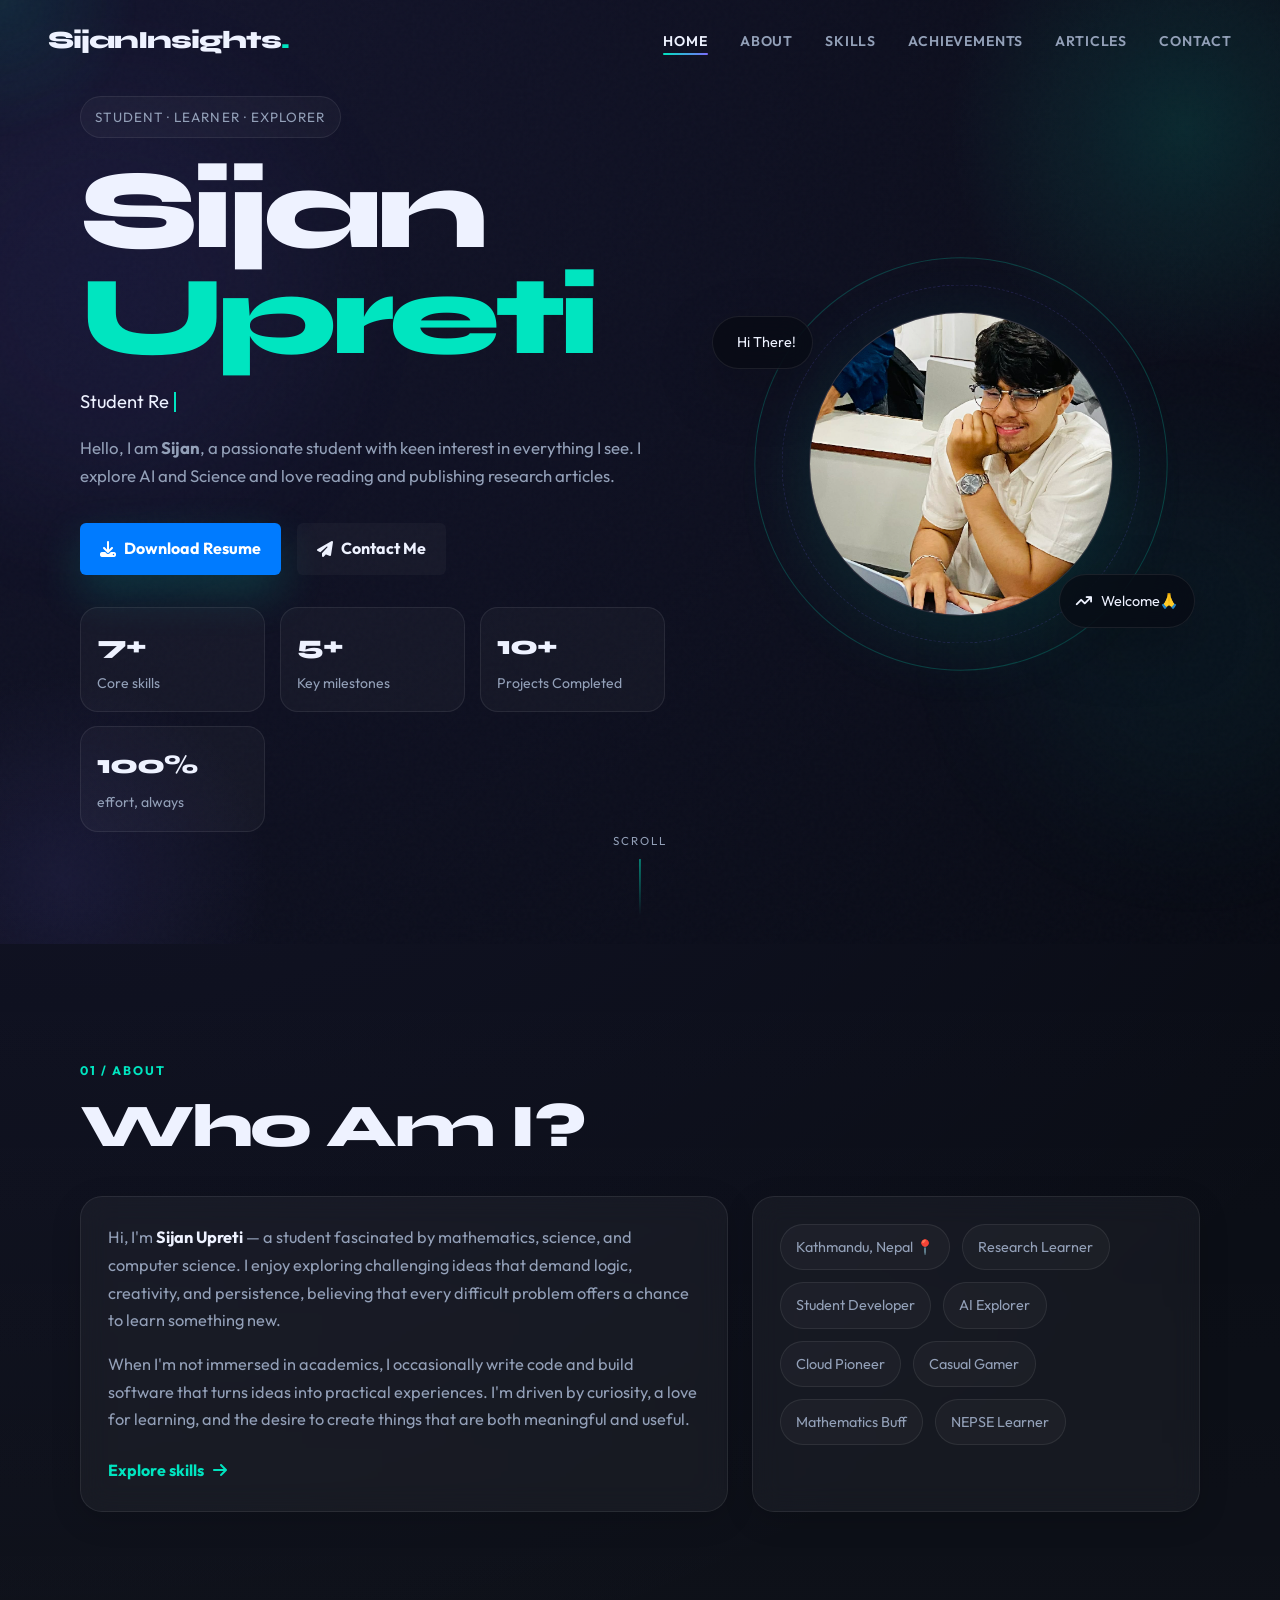
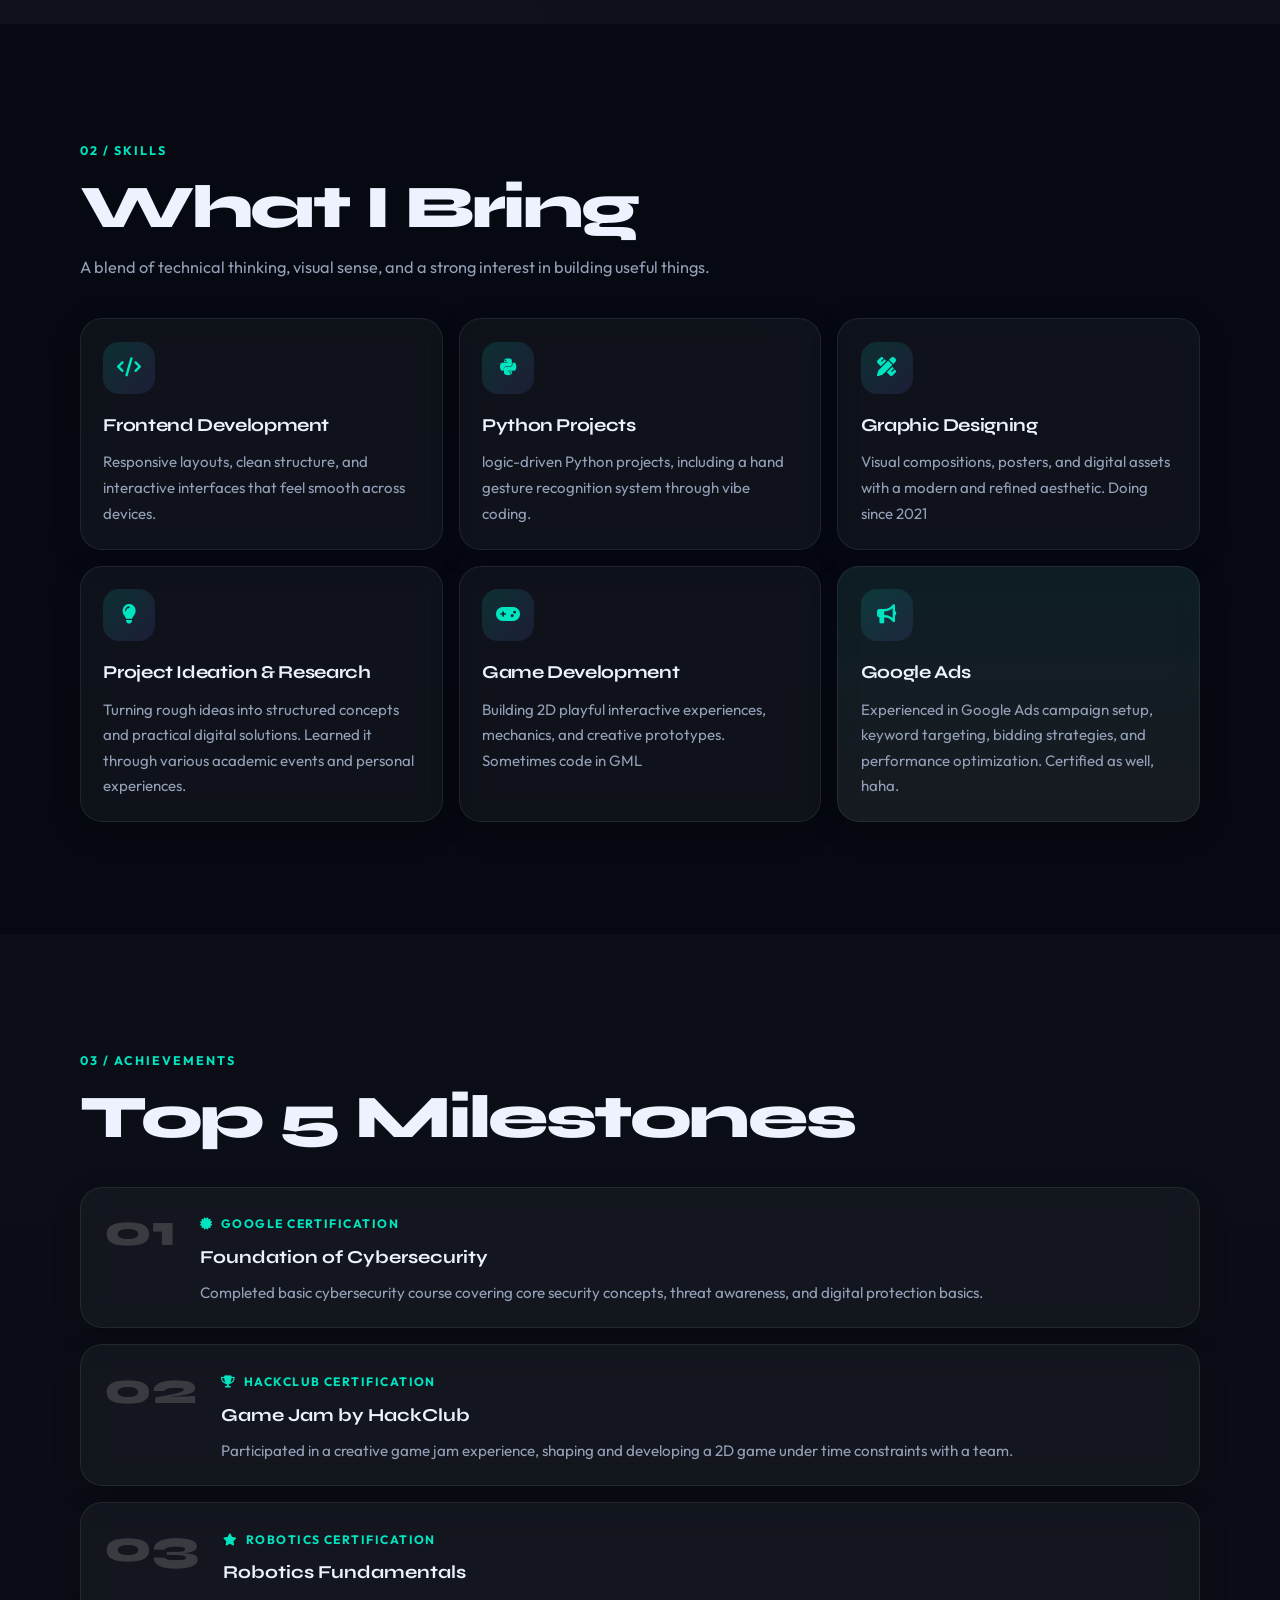
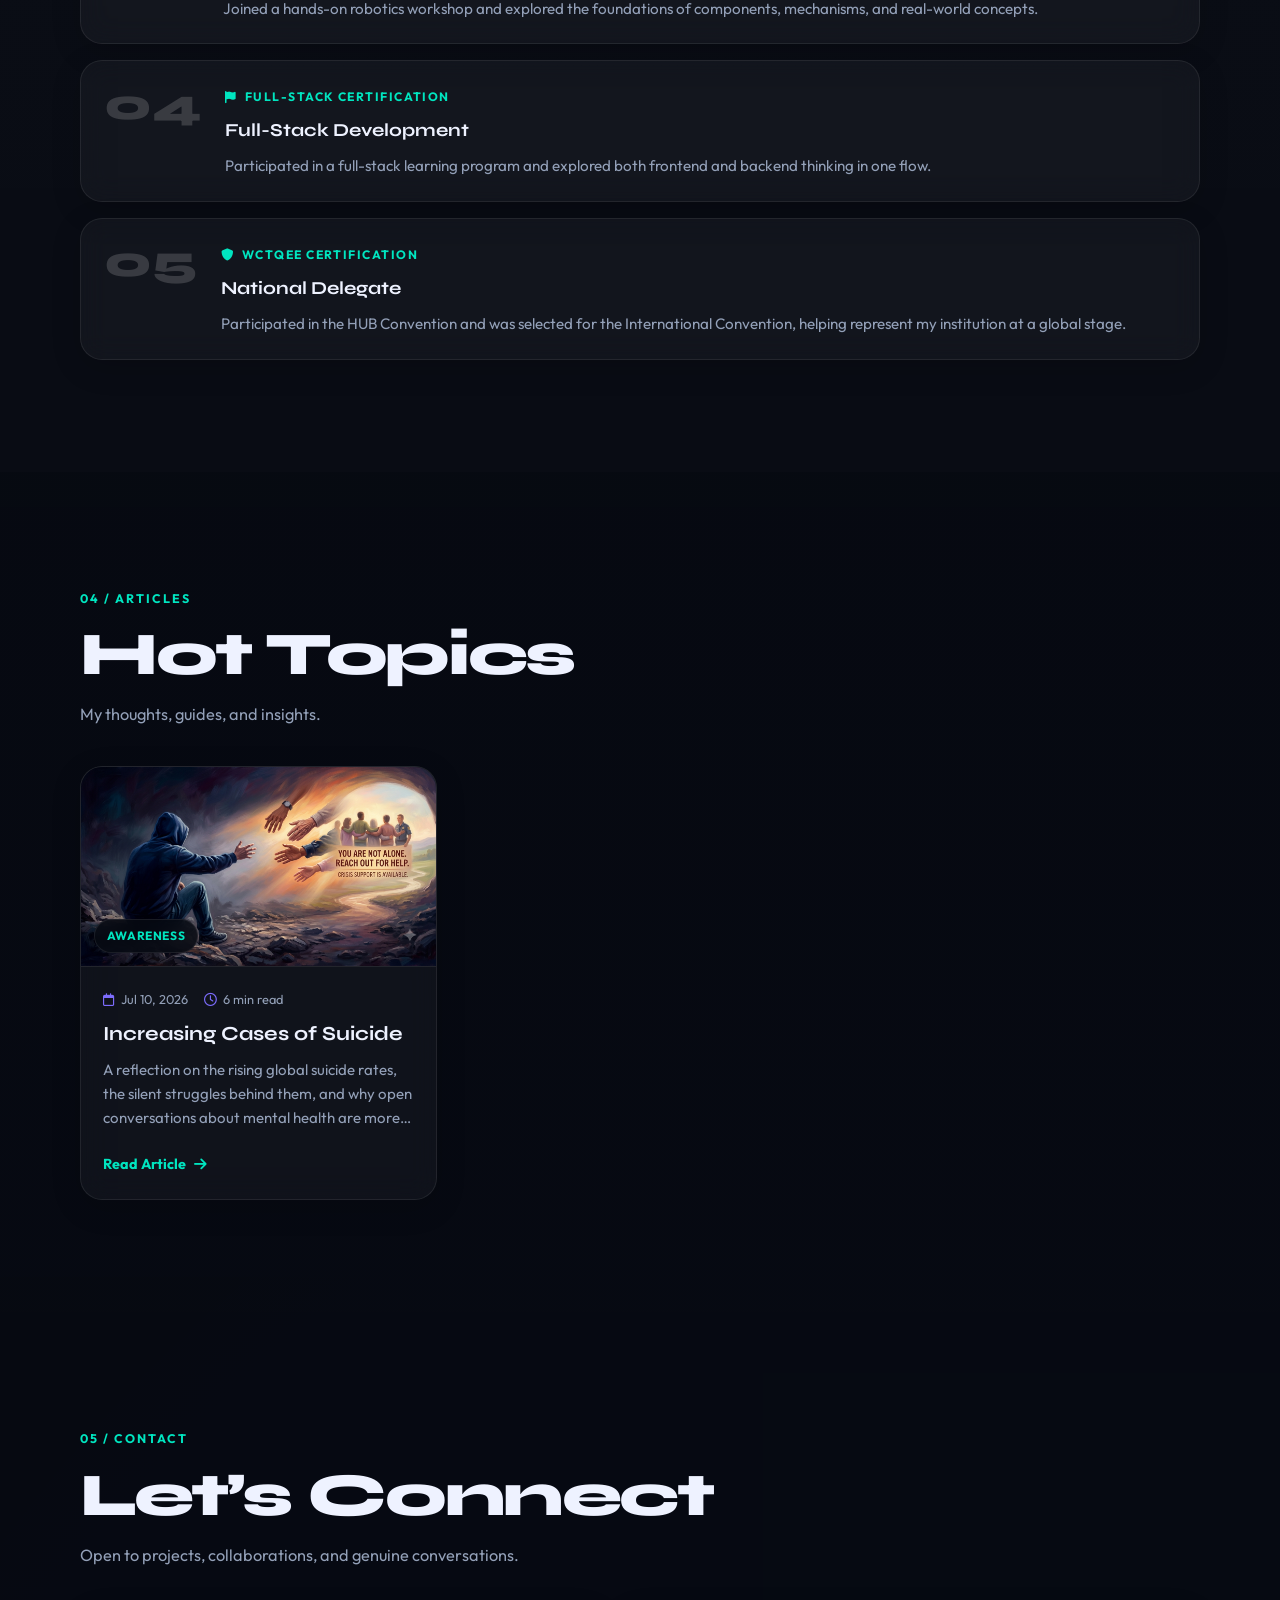
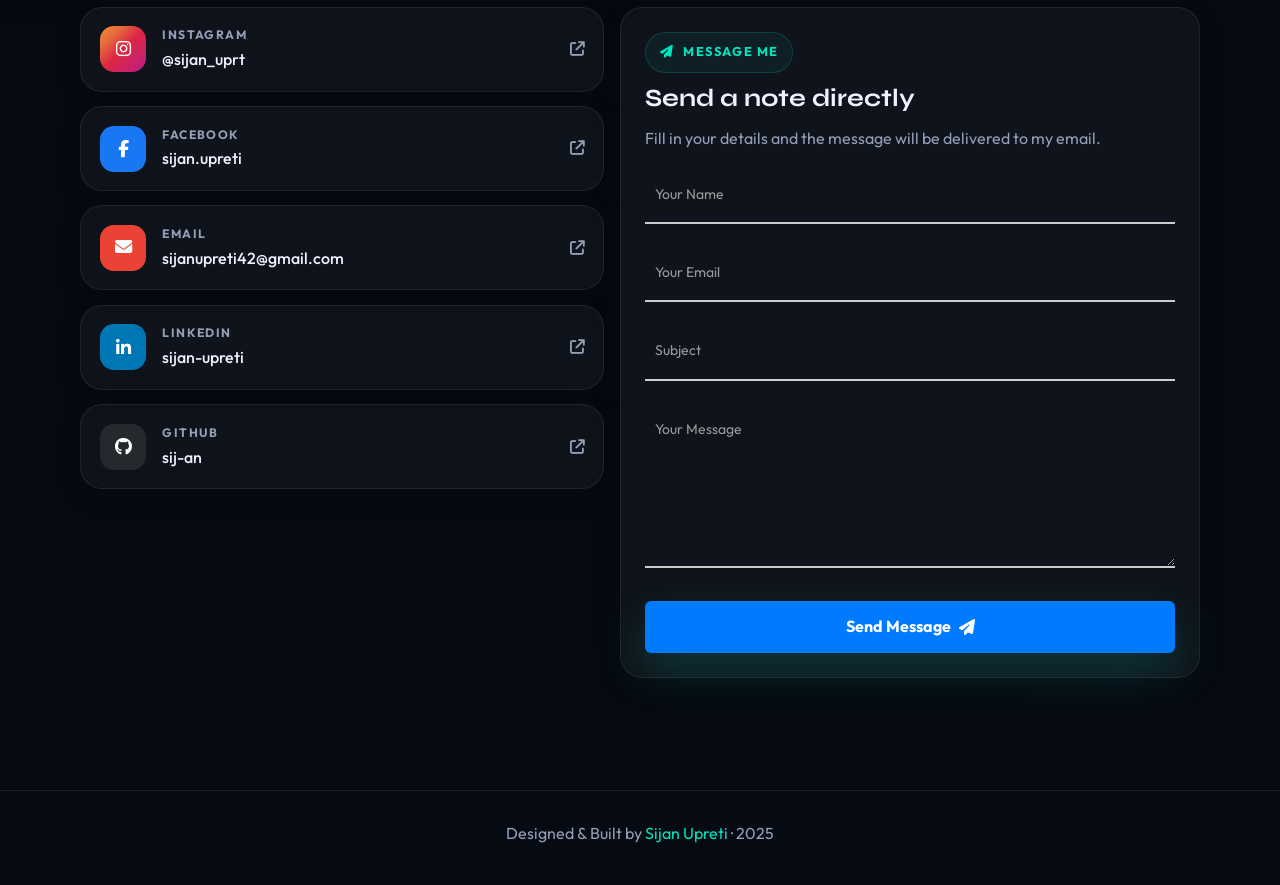
==== index.html @ f6c7e7f2 "html change" ====
<!DOCTYPE html>
<html lang="en">

<head>
  <meta charset="UTF-8" />
  <meta name="viewport" content="width=device-width, initial-scale=1.0" />
  <meta name="theme-color" content="#090c14" />
  <!-- <meta name="description" content="Sijan Upreti's personal portfolio website — modern, interactive, and built for GitHub Pages." /> -->
  <title>Sijan Upreti</title>

  <link rel="preconnect" href="https://fonts.googleapis.com" />
  <link rel="preconnect" href="https://fonts.gstatic.com" crossorigin />
  <link
    href="https://fonts.googleapis.com/css2?family=Syne:wght@400;500;600;700;800&family=Outfit:wght@300;400;500;600;700&display=swap"
    rel="stylesheet" />
  <link rel="stylesheet" href="https://cdnjs.cloudflare.com/ajax/libs/font-awesome/6.5.0/css/all.min.css" />
  <link rel="stylesheet" href="style.css" />


  <!-- favicon added -->
   <link rel="icon" type="image/png" href="/s.png">
</head>

<body>
  <div class="page-progress" id="pageProgress"></div>
  <div class="cursor-glow" id="cursorGlow" aria-hidden="true"></div>
  <div class="ambient ambient-a" aria-hidden="true"></div>
  <div class="ambient ambient-b" aria-hidden="true"></div>

  <header class="navbar" id="navbar">
    <a class="nav-logo" href="#home" aria-label="Go to home">
      SijanInsights<span class="dot">.</span>
    </a>

    <nav>
      <ul class="nav-links" id="navLinks">
        <li><a href="#home" class="nav-link active">Home</a></li>
        <li><a href="#about" class="nav-link">About</a></li>
        <li><a href="#skills" class="nav-link">Skills</a></li>
        <li><a href="#achievements" class="nav-link">Achievements</a></li>
        <li><a href="#articles" class="nav-link">Articles</a></li>
        <li><a href="#contact" class="nav-link">Contact</a></li>
      </ul>
    </nav>

    <button class="hamburger" id="hamburger" aria-label="Toggle menu" aria-expanded="false" aria-controls="navLinks">
      <span></span><span></span><span></span>
    </button>
  </header>

  <main>
    <section class="section home-section" id="home">
      <div class="noise"></div>

      <div class="hero-content">
        <div class="hero-copy reveal">
          <p class="eyebrow">Student · Learner · Explorer</p>
          <h1 class="hero-name">Sijan<br /><span class="accent">Upreti</span></h1>
          <p class="hero-role">
            <span class="typed" id="typedRole"></span>
          </p>
          <p class="hero-description">
            Hello, I am <b>Sijan</b>, a passionate student with keen interest in everything I see. I explore AI 
            and Science and love reading and publishing research articles. 
            
          </p>

          <div class="hero-actions">
            <a href="Resume.pdf" class="btn btn-primary" download>
              <i class="fa-solid fa-download"></i>
              Download Resume
            </a>
            <a href="#contact" class="btn btn-secondary">
              <i class="fa-solid fa-paper-plane"></i>
              Contact Me
            </a>
          </div>

          <div class="hero-stats">
            <div class="stat-card reveal">
              <!-- <span class="stat-number" data-count="6" >0</span> -->
              <span class="stat-number" data-count="7" data-suffix="+">0</span>
              <span class="stat-label">Core skills</span>
            </div>
            <div class="stat-card reveal">
              <!-- <span class="stat-number" data-count="5">5</span> -->
              <span class="stat-number" data-count="5" data-suffix="+">0</span>
              <span class="stat-label">Key milestones</span>
            </div>

            <div class="stat-card reveal">
              <!-- <span class="stat-number" data-count="10">0</span> -->
              <span class="stat-number" data-count="10" data-suffix="+">0</span>
              <span class="stat-label">Projects Completed</span>
            </div>

            <div class="stat-card reveal">
              <!-- <span class="stat-number" data-count="100">0</span> -->
              <span class="stat-number" data-count="100" data-suffix="%">0</span>
              <span class="stat-label">effort, always</span>
            </div>

          </div>
        </div>

        <div class="hero-visual reveal">
          <div class="photo-shell">
            <div class="photo-ring"></div>
            <div class="photo-ring photo-ring-alt"></div>
            <div class="hero-photo">
              <img src="sijan.png" alt="Portrait of Sijan Upreti" />
            </div>
          </div>
          <div class="floating-note note-top">
            <i class="fa-solid fa-sparkles"></i>
            <span>Hi There!</span>
          </div>
          <div class="floating-note note-bottom">
            <i class="fa-solid fa-arrow-trend-up"></i>
            <span>Welcome🙏</span>
          </div>
        </div>
      </div>

      <a href="#about" class="scroll-indicator" aria-label="Scroll to about section">
        <span>scroll</span>
        <div class="scroll-line"></div>
      </a>
    </section>

    <section class="section about-section" id="about">
      <div class="container">
        <div class="section-heading reveal">
          <p class="section-label">01 / About</p>
          <h2 class="section-title">Who Am I?</h2>
        </div>

        <div class="about-grid">
          <div class="about-text reveal">
           <p>
          Hi, I'm <strong>Sijan Upreti</strong> — a student fascinated by mathematics, science, and computer science. I enjoy exploring challenging ideas that demand logic, creativity, and persistence, believing that every difficult problem offers a chance to learn something new.
          </p>

          <p>
          When I'm not immersed in academics, I occasionally write code and build software that turns ideas into practical experiences. I'm driven by curiosity, a love for learning, and the desire to create things that are both meaningful and useful.
          </p>

            <div class="about-actions">
              <a href="#skills" class="inline-link">
                Explore skills
                <i class="fa-solid fa-arrow-right"></i>
              </a>
            </div>
          </div>

          <div class="about-panel reveal">
            <div class="about-chip-grid">
              <span class="tag">Kathmandu, Nepal 📍</span>
              <span class="tag">Research Learner</span>
              <span class="tag">Student Developer</span>
              <span class="tag">AI Explorer</span>
              <span class="tag">Cloud Pioneer</span>
              <span class="tag">Casual Gamer</span>
              <span class="tag">Mathematics Buff</span>
              <span class="tag">NEPSE Learner</span>
            </div>
          </div>
        </div>
      </div>
    </section>

    <section class="section skills-section" id="skills">
      <div class="container">
        <div class="section-heading reveal">
          <p class="section-label">02 / Skills</p>
          <h2 class="section-title">What I Bring</h2>
          <p class="section-subtitle">
            A blend of technical thinking, visual sense, and a strong interest in building useful things.
          </p>
        </div>

        <div class="skills-grid">
          <article class="skill-card reveal">
            <div class="skill-icon"><i class="fa-solid fa-code"></i></div>
            <h3>Frontend Development</h3>
            <p>Responsive layouts, clean structure, and interactive interfaces that feel smooth across devices.</p>
          </article>

          <article class="skill-card reveal">
            <div class="skill-icon"><i class="fa-brands fa-python"></i></div>
            <h3>Python Projects</h3>
            <p>logic-driven Python projects, including a hand gesture recognition system through vibe coding.</p>
          </article>

          <article class="skill-card reveal">
            <div class="skill-icon"><i class="fa-solid fa-pen-ruler"></i></div>
            <h3>Graphic Designing</h3>
            <p>Visual compositions, posters, and digital assets with a modern and refined aesthetic. Doing since 2021</p>
          </article>

          <article class="skill-card reveal">
            <div class="skill-icon"><i class="fa-solid fa-lightbulb"></i></div>
            <h3>Project Ideation & Research</h3>
            <p>Turning rough ideas into structured concepts and practical digital solutions. Learned it through various academic events and personal experiences.</p>
          </article>

          <article class="skill-card reveal">
            <div class="skill-icon"><i class="fa-solid fa-gamepad"></i></div>
            <h3>Game Development</h3>
            <p>Building 2D playful interactive experiences, mechanics, and creative prototypes. Sometimes code in GML</p>
          </article>

          <article class="skill-card skill-card-highlight reveal">
            <div class="skill-icon"><i class="fa-solid fa-bullhorn"></i></div>
            <h3>Google Ads</h3>
            <p>Experienced in Google Ads campaign setup, keyword targeting, bidding strategies, and performance
              optimization. Certified as well, haha.</p>
          </article>
        </div>
      </div>
    </section>

    <section class="section achievements-section" id="achievements">
      <div class="container">
        <div class="section-heading reveal">
          <p class="section-label">03 / Achievements</p>
          <h2 class="section-title">Top 5 Milestones</h2>
        </div>

        <div class="timeline">
          <article class="achievement-card reveal">
            <div class="ach-number">01</div>
            <div class="ach-body">
              <div class="ach-badge"><i class="fa-solid fa-certificate"></i> Google Certification</div>
              <h3>Foundation of Cybersecurity</h3>
              <p>Completed basic cybersecurity course covering core security concepts, threat awareness, and digital
                protection basics.</p>
            </div>
          </article>

          <article class="achievement-card reveal">
            <div class="ach-number">02</div>
            <div class="ach-body">
              <div class="ach-badge"><i class="fa-solid fa-trophy"></i> HackClub Certification</div>
              <h3>Game Jam by HackClub</h3>
              <p>Participated in a creative game jam experience, shaping and developing a 2D game under time constraints
                with a team.</p>
            </div>
          </article>

          <article class="achievement-card reveal">
            <div class="ach-number">03</div>
            <div class="ach-body">
              <div class="ach-badge"><i class="fa-solid fa-star"></i> Robotics Certification</div>
              <h3>Robotics Fundamentals</h3>
              <p>Joined a hands-on robotics workshop and explored the foundations of components, mechanisms, and
                real-world concepts.</p>
            </div>
          </article>

          <article class="achievement-card reveal">
            <div class="ach-number">04</div>
            <div class="ach-body">
              <div class="ach-badge"><i class="fa-solid fa-flag"></i> Full-Stack Certification</div>
              <h3>Full-Stack Development</h3>
              <p>Participated in a full-stack learning program and explored both frontend and backend thinking in one
                flow.</p>
            </div>
          </article>

          <article class="achievement-card reveal">
            <div class="ach-number">05</div>
            <div class="ach-body">
              <div class="ach-badge"><i class="fa-solid fa-shield"></i> WCTQEE Certification</div>
              <h3>National Delegate</h3>
              <p>Participated in the HUB Convention and was selected for the International Convention, helping represent
                my institution at a global stage.</p>
            </div>
          </article>
        </div>
      </div>
    </section>






















<!-- some changes i made later to add article section in my portfolio website!!! -->



    <section class="section articles-section" id="articles">
      <div class="container">
        <div class="section-heading reveal">
          <p class="section-label">04 / Articles</p>
          <h2 class="section-title">Hot Topics</h2>
          <p class="section-subtitle">
            My thoughts, guides, and insights. 
          </p>
        </div>
        <div class="articles-grid" id="articlesGrid">
          <!-- Dynamically populated by script.js -->
        </div>
      </div>
    </section>























    <section class="section contact-section" id="contact">
      <div class="container">
        <div class="section-heading reveal">
          <p class="section-label">05 / Contact</p>
          <h2 class="section-title">Let’s Connect</h2>
          <p class="section-subtitle">
            Open to projects, collaborations, and genuine conversations.
          </p>
        </div>

        <div class="contact-layout">
          <div class="contact-links">
            <a href="https://www.instagram.com/sijan_uprt" target="_blank" rel="noreferrer" class="contact-card reveal">
              <div class="contact-icon instagram-icon"><i class="fa-brands fa-instagram"></i></div>
              <div class="contact-info">
                <span class="contact-platform">Instagram</span>
                <span class="contact-handle">@sijan_uprt</span>
              </div>
              <i class="fa-solid fa-arrow-up-right-from-square contact-arrow"></i>
            </a>

            <a href="https://www.facebook.com/sijan.upreti" target="_blank" rel="noreferrer"
              class="contact-card reveal">
              <div class="contact-icon facebook-icon"><i class="fa-brands fa-facebook-f"></i></div>
              <div class="contact-info">
                <span class="contact-platform">Facebook</span>
                <span class="contact-handle">sijan.upreti</span>
              </div>
              <i class="fa-solid fa-arrow-up-right-from-square contact-arrow"></i>
            </a>

            <a href="mailto:enquiry.sijan@gmail.com" class="contact-card reveal">
              <div class="contact-icon email-icon"><i class="fa-solid fa-envelope"></i></div>
              <div class="contact-info">
                <span class="contact-platform">Email</span>
                <span class="contact-handle">sijanupreti42@gmail.com</span>
              </div>
              <i class="fa-solid fa-arrow-up-right-from-square contact-arrow"></i>
            </a>

            <a href="https://www.linkedin.com/in/sijan-upreti-667699356/" target="_blank" rel="noreferrer"
              class="contact-card reveal">
              <div class="contact-icon linkedin-icon"><i class="fa-brands fa-linkedin-in"></i></div>
              <div class="contact-info">
                <span class="contact-platform">LinkedIn</span>
                <span class="contact-handle">sijan-upreti</span>
              </div>
              <i class="fa-solid fa-arrow-up-right-from-square contact-arrow"></i>
            </a>

            <a href="https://github.com/sij-an" target="_blank" rel="noreferrer" class="contact-card reveal">
              <div class="contact-icon github-icon"><i class="fa-brands fa-github"></i></div>
              <div class="contact-info">
                <span class="contact-platform">GitHub</span>
                <span class="contact-handle">sij-an</span>
              </div>
              <i class="fa-solid fa-arrow-up-right-from-square contact-arrow"></i>
            </a>
          </div>

          <div class="message-card reveal">
            <div class="message-card-header">
              <span class="message-badge"><i class="fa-solid fa-paper-plane"></i> Message me</span>
              <h3>Send a note directly</h3>
              <p>Fill in your details and the message will be delivered to my email.</p>
            </div>

            <form class="contact-form" onsubmit="return false;">

              <div class="form-group">
                <input type="text" id="name" name="name" required placeholder=" ">
                <label for="name">Your Name</label>
                <span class="form-line"></span>
              </div>

              <div class="form-group">
                <input type="email" id="email" name="email" required placeholder=" ">
                <label for="email">Your Email</label>
                <span class="form-line"></span>
              </div>

              <div class="form-group">
                <input type="text" id="subject" name="subject" required placeholder=" ">
                <label for="subject">Subject</label>
                <span class="form-line"></span>
              </div>

              <div class="form-group">
                <textarea id="message" name="message" rows="5" required placeholder=" "></textarea>
                <label for="message">Your Message</label>
                <span class="form-line"></span>
              </div>

              <button type="submit" class="btn btn-primary btn-full">
                <span>Send Message</span>
                <i class="fas fa-paper-plane"></i>
              </button>

            </form>
          </div>
        </div>
      </div>
    </section>
  </main>

  <footer class="footer">
    <p>Designed &amp; Built by <span class="accent">Sijan Upreti</span> · 2025</p>
  </footer>

  <script src="script.js"></script>

  <!-- form submit that doesn't work -->
  <div id="popup" class="popup">
    <div class="popup-content">
      <p>❌ This didn't work. Please contact me via other media in the contact section.</p>
      <button onclick="closePopup()">OK</button>
    </div>
  </div>

  <!-- script for up thing -->
  <script>
    const form = document.querySelector(".contact-form");
    const popup = document.getElementById("popup");

    form.addEventListener("submit", function (e) {
      e.preventDefault();
      popup.style.display = "flex";
    });

    function closePopup() {
      popup.style.display = "none";
    }
  </script>
</body>

</html>
---- style.css ----
/* =========================================
   RESET & ROOT VARIABLES
========================================= */

*,
*::before,
*::after {
  margin: 0;
  padding: 0;
  box-sizing: border-box;
}

:root {
  --bg: #070a12;
  --bg2: #0d1120;
  --bg3: #12182a;
  --card: rgba(255, 255, 255, 0.04);
  --card-strong: rgba(255, 255, 255, 0.06);
  --border: rgba(255, 255, 255, 0.08);
  --text: #eef2ff;
  --muted: #93a0b8;
  --accent: #00e5c0;
  --accent-2: #7c6cfc;
  --danger: #ff6b6b;
  --shadow: 0 20px 80px rgba(0, 229, 192, 0.12);
  --radius: 22px;
  --transition: 260ms cubic-bezier(0.4, 0, 0.2, 1);
  --font-head: 'Syne', sans-serif;
  --font-body: 'Outfit', sans-serif;
}

html {
  scroll-behavior: smooth;
}

body {
  font-family: var(--font-body);
  color: var(--text);
  background:
    radial-gradient(circle at top left, rgba(124, 108, 252, 0.12), transparent 30%),
    radial-gradient(circle at bottom right, rgba(0, 229, 192, 0.08), transparent 28%),
    var(--bg);
  overflow-x: hidden;
  line-height: 1.7;
}

a {
  color: inherit;
  text-decoration: none;
}

button,
input,
textarea {
  font: inherit;
}

img {
  display: block;
  width: 100%;
}

::selection {
  background: rgba(0, 229, 192, 0.22);
}

::-webkit-scrollbar {
  width: 8px;
}

::-webkit-scrollbar-track {
  background: var(--bg);
}

::-webkit-scrollbar-thumb {
  background: linear-gradient(180deg, var(--accent), var(--accent-2));
  border-radius: 999px;
}

/* =========================================
   LAYOUT HELPERS
========================================= */
.container {
  width: min(1120px, calc(100% - 2rem));
  margin: 0 auto;
}

.section {
  position: relative;
  padding: 7rem 0;
}

.section-heading {
  margin-bottom: 2.3rem;
}

.section-label {
  display: inline-flex;
  align-items: center;
  gap: 0.45rem;
  color: var(--accent);
  letter-spacing: 0.16em;
  text-transform: uppercase;
  font-size: 0.78rem;
  font-weight: 700;
  margin-bottom: 0.9rem;
}

.section-title {
  font-family: var(--font-head);
  font-size: clamp(2.2rem, 5vw, 3.8rem);
  font-weight: 800;
  line-height: 1.05;
  letter-spacing: -0.04em;
}

.section-subtitle {
  max-width: 720px;
  color: var(--muted);
  margin-top: 0.9rem;
  font-size: 1.02rem;
}

/* =========================================
   AMBIENT LAYERS
========================================= */
.page-progress {
  position: fixed;
  inset: 0 auto auto 0;
  width: 0%;
  height: 3px;
  z-index: 220;
  background: linear-gradient(90deg, var(--accent), var(--accent-2));
}

.cursor-glow {
  position: fixed;
  top: 0;
  left: 0;
  width: 320px;
  height: 320px;
  border-radius: 50%;
  pointer-events: none;
  z-index: 0;
  background: radial-gradient(circle, rgba(0, 229, 192, 0.12), transparent 62%);
  filter: blur(12px);
  transform: translate(-50%, -50%);
  opacity: 0.8;
}

.ambient {
  position: fixed;
  border-radius: 50%;
  filter: blur(70px);
  pointer-events: none;
  z-index: 0;
  opacity: 0.35;
}

.ambient-a {
  top: 10%;
  left: -8%;
  width: 26rem;
  height: 26rem;
  background: rgba(124, 108, 252, 0.18);
}

.ambient-b {
  right: -8%;
  bottom: 8%;
  width: 24rem;
  height: 24rem;
  background: rgba(0, 229, 192, 0.12);
}

.noise {
  position: absolute;
  inset: 0;
  background-image: url("data:image/svg+xml,%3Csvg viewBox='0 0 256 256' xmlns='http://www.w3.org/2000/svg'%3E%3Cfilter id='noise'%3E%3CfeTurbulence type='fractalNoise' baseFrequency='0.9' numOctaves='4' stitchTiles='stitch'/%3E%3C/filter%3E%3Crect width='100%25' height='100%25' filter='url(%23noise)' opacity='0.04'/%3E%3C/svg%3E");
  opacity: 0.45;
  pointer-events: none;
}

/* =========================================
   NAVBAR
========================================= */
.navbar {
  position: fixed;
  top: 0;
  inset-inline: 0;
  z-index: 200;
  display: flex;
  align-items: center;
  justify-content: space-between;
  gap: 1.5rem;
  padding: 1.2rem min(6vw, 3rem);
  transition: var(--transition);
}

.navbar.scrolled {
  backdrop-filter: blur(18px);
  background: rgba(7, 10, 18, 0.76);
  border-bottom: 1px solid var(--border);
  padding-block: 0.85rem;
}

.nav-logo {
  position: relative;
  z-index: 2;
  font-family: var(--font-head);
  font-size: 1.55rem;
  font-weight: 800;
  letter-spacing: -0.04em;
}

.nav-logo .dot {
  color: var(--accent);
}

.nav-links {
  display: flex;
  align-items: center;
  gap: 2rem;
  list-style: none;
}

.nav-link {
  position: relative;
  font-size: 0.88rem;
  font-weight: 600;
  letter-spacing: 0.06em;
  text-transform: uppercase;
  color: var(--muted);
  transition: color var(--transition);
}

.nav-link::after {
  content: "";
  position: absolute;
  left: 0;
  bottom: -0.35rem;
  width: 0;
  height: 2px;
  border-radius: 999px;
  background: linear-gradient(90deg, var(--accent), var(--accent-2));
  transition: width var(--transition);
}

.nav-link:hover,
.nav-link.active {
  color: var(--text);
}

.nav-link:hover::after,
.nav-link.active::after {
  width: 100%;
}

.hamburger {
  display: none;
  position: relative;
  z-index: 2;
  border: 0;
  background: transparent;
  cursor: pointer;
  padding: 0.35rem;
}

.hamburger span {
  display: block;
  width: 24px;
  height: 2px;
  border-radius: 999px;
  background: var(--text);
  transition: var(--transition);
}

.hamburger span+span {
  margin-top: 6px;
}

.hamburger.active span:nth-child(1) {
  transform: translateY(8px) rotate(45deg);
}

.hamburger.active span:nth-child(2) {
  opacity: 0;
}

.hamburger.active span:nth-child(3) {
  transform: translateY(-8px) rotate(-45deg);
}

/* =========================================
   HERO
========================================= */
.home-section {
  min-height: 100vh;
  display: flex;
  align-items: center;
  position: relative;
  overflow: hidden;
  padding-top: 6rem;
}

.home-section::before,
.home-section::after {
  content: "";
  position: absolute;
  border-radius: 50%;
  pointer-events: none;
}

.home-section::before {
  top: -8rem;
  right: -10rem;
  width: 32rem;
  height: 32rem;
  background: radial-gradient(circle, rgba(0, 229, 192, 0.12), transparent 65%);
}

.home-section::after {
  bottom: -10rem;
  left: -10rem;
  width: 28rem;
  height: 28rem;
  background: radial-gradient(circle, rgba(124, 108, 252, 0.1), transparent 65%);
}

.hero-content {
  position: relative;
  z-index: 1;
  width: min(1120px, calc(100% - 2rem));
  margin: 0 auto;
  display: grid;
  grid-template-columns: 1.1fr 0.9fr;
  align-items: center;
  gap: 3.5rem;
}

.eyebrow {
  display: inline-flex;
  align-items: center;
  gap: 0.5rem;
  padding: 0.55rem 0.9rem;
  border: 1px solid var(--border);
  border-radius: 999px;
  background: rgba(255, 255, 255, 0.03);
  color: var(--muted);
  font-size: 0.84rem;
  letter-spacing: 0.08em;
  text-transform: uppercase;
  margin-bottom: 1.2rem;
}

.hero-name {
  font-family: var(--font-head);
  font-size: clamp(3.6rem, 10vw, 7rem);
  line-height: 0.95;
  letter-spacing: -0.05em;
  font-weight: 800;
  margin-bottom: 1rem;
}

.accent {
  color: var(--accent);
}

.hero-role {
  font-size: 1.15rem;
  color: var(--text);
  margin-bottom: 1rem;
}

.typed {
  position: relative;
  display: inline-block;
}

.typed::after {
  content: "";
  display: inline-block;
  width: 2px;
  height: 1.05em;
  margin-left: 0.3rem;
  vertical-align: -0.18em;
  background: var(--accent);
  animation: blink 0.9s steps(1) infinite;
}

.hero-description {
  max-width: 62ch;
  color: var(--muted);
  font-size: 1.05rem;
  margin-bottom: 2rem;
}

.hero-actions {
  display: flex;
  flex-wrap: wrap;
  gap: 1rem;
  margin-bottom: 2rem;
}

.btn {
  display: inline-flex;
  align-items: center;
  justify-content: center;
  gap: 0.65rem;
  min-height: 52px;
  padding: 0.9rem 1.35rem;
  border-radius: 16px;
  font-weight: 700;
  transition: transform var(--transition), box-shadow var(--transition), background var(--transition), color var(--transition), border-color var(--transition);
  border: 1px solid transparent;
}

.btn:hover {
  transform: translateY(-3px);
}

.btn-primary {
  background: linear-gradient(135deg, var(--accent), #69ffd7);
  color: #071018;
  box-shadow: 0 18px 45px rgba(0, 229, 192, 0.18);
}

.btn-primary:hover {
  box-shadow: 0 22px 55px rgba(0, 229, 192, 0.22);
}

.btn-secondary {
  background: rgba(255, 255, 255, 0.03);
  color: var(--text);
  border-color: var(--border);
}

.btn-secondary:hover {
  border-color: rgba(0, 229, 192, 0.35);
  background: rgba(0, 229, 192, 0.08);
}

.hero-stats {
  display: grid;
  grid-template-columns: repeat(3, minmax(0, 1fr));
  gap: 0.9rem;
}

.stat-card {
  padding: 1rem 1rem 0.95rem;
  border: 1px solid var(--border);
  border-radius: 18px;
  background: rgba(255, 255, 255, 0.03);
}

.stat-number {
  display: block;
  font-family: var(--font-head);
  font-size: 1.65rem;
  font-weight: 800;
  letter-spacing: -0.04em;
}

.stat-label {
  color: var(--muted);
  font-size: 0.88rem;
}

/* visual */
.hero-visual {
  position: relative;
  display: grid;
  place-items: center;
}

.photo-shell {
  position: relative;
  width: min(100%, 390px);
  aspect-ratio: 1;
  display: grid;
  place-items: center;
}

.photo-ring,
.photo-ring-alt {
  position: absolute;
  inset: 0;
  border-radius: 50%;
  border: 1px solid rgba(0, 229, 192, 0.22);
}

.photo-ring {
  transform: scale(1.06);
  animation: spin 18s linear infinite;
}

.photo-ring-alt {
  transform: scale(0.92);
  border-style: dashed;
  border-color: rgba(124, 108, 252, 0.18);
  animation: spinReverse 24s linear infinite;
}

.hero-photo {
  width: 78%;
  height: 78%;
  overflow: hidden;
  border-radius: 50%;
  background: linear-gradient(180deg, rgba(255, 255, 255, 0.05), rgba(255, 255, 255, 0.02));
  border: 1px solid rgba(255, 255, 255, 0.12);
  box-shadow: var(--shadow);
}

.hero-photo img {
  width: 100%;
  height: 100%;
  object-fit: cover;
}

.floating-note {
  position: absolute;
  display: inline-flex;
  align-items: center;
  gap: 0.55rem;
  padding: 0.85rem 1rem;
  border: 1px solid var(--border);
  border-radius: 999px;
  background: rgba(8, 11, 18, 0.72);
  backdrop-filter: blur(16px);
  color: var(--text);
  font-size: 0.9rem;
  box-shadow: 0 20px 60px rgba(0, 0, 0, 0.22);
  animation: float 5s ease-in-out infinite;
}

.note-top {
  top: 12%;
  left: -2%;
}

.note-bottom {
  right: 1%;
  bottom: 8%;
  animation-delay: 0.8s;
}

.scroll-indicator {
  position: absolute;
  left: 50%;
  bottom: 1.8rem;
  transform: translateX(-50%);
  display: inline-flex;
  flex-direction: column;
  align-items: center;
  gap: 0.55rem;
  color: var(--muted);
  letter-spacing: 0.16em;
  font-size: 0.72rem;
  text-transform: uppercase;
  z-index: 1;
}

.scroll-line {
  width: 1px;
  height: 56px;
  border-radius: 999px;
  background: linear-gradient(to bottom, var(--accent), transparent);
  animation: pulse 1.8s ease-in-out infinite;
}

/* =========================================
   ABOUT
========================================= */
.about-section {
  background: linear-gradient(180deg, rgba(255, 255, 255, 0.01), rgba(255, 255, 255, 0.03));
}

.about-grid {
  display: grid;
  grid-template-columns: 1.3fr 0.9fr;
  gap: 1.5rem;
  align-items: stretch;
}

.about-text,
.about-panel,
.skill-card,
.achievement-card,
.contact-card,
.message-card {
  position: relative;
  border: 1px solid var(--border);
  background: var(--card);
  backdrop-filter: blur(14px);
  border-radius: var(--radius);
  box-shadow: 0 8px 30px rgba(0, 0, 0, 0.16);
}

.about-text {
  padding: 1.7rem;
}

.about-text p {
  color: var(--muted);
  font-size: 1.02rem;
}

.about-text p+p {
  margin-top: 1rem;
}

.about-text strong {
  color: var(--text);
}

.about-actions {
  margin-top: 1.4rem;
}

.inline-link {
  display: inline-flex;
  align-items: center;
  gap: 0.55rem;
  color: var(--accent);
  font-weight: 700;
}

.inline-link i {
  transition: transform var(--transition);
}

.inline-link:hover i {
  transform: translateX(4px);
}

.about-panel {
  padding: 1.7rem;
}

.about-chip-grid {
  display: flex;
  flex-wrap: wrap;
  gap: 0.75rem;
}

.tag {
  padding: 0.62rem 0.95rem;
  border-radius: 999px;
  border: 1px solid var(--border);
  color: var(--muted);
  background: rgba(255, 255, 255, 0.03);
  font-size: 0.9rem;
  transition: transform var(--transition), border-color var(--transition), color var(--transition);
}

.tag:hover {
  transform: translateY(-2px);
  border-color: rgba(0, 229, 192, 0.32);
  color: var(--text);
}

/* =========================================
   SKILLS
========================================= */
.skills-section {
  background: rgba(7, 10, 18, 0.85);
}

.skills-grid {
  display: grid;
  grid-template-columns: repeat(3, minmax(0, 1fr));
  gap: 1rem;
}

.skill-card {
  padding: 1.4rem;
  overflow: hidden;
  transition: transform var(--transition), border-color var(--transition), box-shadow var(--transition), background var(--transition);
}

.skill-card::before,
.message-card::before {
  content: "";
  position: absolute;
  inset: 0;
  border-radius: inherit;
  padding: 1px;
  background: linear-gradient(135deg, rgba(0, 229, 192, 0.42), rgba(124, 108, 252, 0.36), transparent 70%);
  -webkit-mask: linear-gradient(#fff 0 0) content-box, linear-gradient(#fff 0 0);
  mask: linear-gradient(#fff 0 0) content-box, linear-gradient(#fff 0 0);
  -webkit-mask-composite: xor;
  mask-composite: exclude;
  opacity: 0;
  transition: opacity var(--transition);
  pointer-events: none;
}

.skill-card:hover,
.contact-card:hover,
.message-card:hover,
.achievement-card:hover,
.about-text:hover,
.about-panel:hover {
  border-color: rgba(0, 229, 192, 0.26);
  box-shadow: var(--shadow);
  transform: translateY(-6px);
}

.skill-card:hover::before,
.message-card:hover::before {
  opacity: 1;
}

.skill-icon {
  width: 52px;
  height: 52px;
  display: grid;
  place-items: center;
  border-radius: 16px;
  margin-bottom: 1rem;
  background: linear-gradient(135deg, rgba(0, 229, 192, 0.14), rgba(124, 108, 252, 0.12));
  color: var(--accent);
  font-size: 1.2rem;
}

.skill-card h3 {
  font-family: var(--font-head);
  font-size: 1.14rem;
  margin-bottom: 0.55rem;
  letter-spacing: -0.02em;
}

.skill-card p {
  color: var(--muted);
  font-size: 0.94rem;
  line-height: 1.7;
}

.skill-card-highlight {
  background:
    linear-gradient(180deg, rgba(0, 229, 192, 0.06), rgba(255, 255, 255, 0.03)),
    var(--card);
}

/* =========================================
   ACHIEVEMENTS
========================================= */
.achievements-section {
  background: linear-gradient(180deg, rgba(255, 255, 255, 0.02), rgba(255, 255, 255, 0.01));
}

.timeline {
  display: grid;
  gap: 1rem;
}

.achievement-card {
  display: grid;
  grid-template-columns: auto 1fr;
  gap: 1.5rem;
  padding: 1.35rem 1.45rem;
  align-items: start;
  transition: transform var(--transition), box-shadow var(--transition), border-color var(--transition);
}

.ach-number {
  font-family: var(--font-head);
  font-size: 2.8rem;
  font-weight: 800;
  line-height: 1;
  color: rgba(255, 255, 255, 0.16);
  min-width: 3rem;
}

.achievement-card:hover .ach-number {
  color: var(--accent);
}

.ach-badge {
  display: inline-flex;
  align-items: center;
  gap: 0.45rem;
  margin-bottom: 0.45rem;
  color: var(--accent);
  font-size: 0.76rem;
  text-transform: uppercase;
  letter-spacing: 0.12em;
  font-weight: 700;
}

.ach-body h3 {
  font-family: var(--font-head);
  font-size: 1.14rem;
  margin-bottom: 0.45rem;
}

.ach-body p {
  color: var(--muted);
  font-size: 0.95rem;
  line-height: 1.7;
}

/* =========================================
   CONTACT
========================================= */
.contact-section {
  background: rgba(7, 10, 18, 0.95);
}

.contact-layout {
  display: grid;
  grid-template-columns: 0.95fr 1.05fr;
  gap: 1rem;
  align-items: start;
}

.contact-links {
  display: grid;
  gap: 0.9rem;
}

.contact-card {
  display: flex;
  align-items: center;
  gap: 1rem;
  padding: 1.1rem 1.2rem;
  transition: transform var(--transition), border-color var(--transition), box-shadow var(--transition);
}

.contact-icon {
  width: 46px;
  height: 46px;
  border-radius: 14px;
  display: grid;
  place-items: center;
  color: #fff;
  font-size: 1.08rem;
  flex-shrink: 0;
}

.instagram-icon {
  background: linear-gradient(135deg, #f09433, #e6683c, #dc2743, #cc2366, #bc1888);
}

.facebook-icon {
  background: #1877f2;
}

.email-icon {
  background: #ea4335;
}

.linkedin-icon {
  background: #0077b5;
}

.github-icon {
  background: #24292e;
}

.contact-info {
  display: flex;
  flex-direction: column;
  flex: 1;
}

.contact-platform {
  color: var(--muted);
  font-size: 0.76rem;
  font-weight: 700;
  letter-spacing: 0.12em;
  text-transform: uppercase;
}

.contact-handle {
  font-size: 1rem;
  font-weight: 500;
}

.contact-arrow {
  color: var(--muted);
  font-size: 0.9rem;
  transition: transform var(--transition), color var(--transition);
}

.contact-card:hover .contact-arrow {
  color: var(--accent);
  transform: translate(4px, -4px);
}

.message-card {
  padding: 1.5rem;
}

.message-card-header h3 {
  font-family: var(--font-head);
  font-size: 1.55rem;
  margin-top: 0.25rem;
  margin-bottom: 0.35rem;
}

.message-card-header p {
  color: var(--muted);
  margin-bottom: 1.2rem;
}

.message-badge {
  display: inline-flex;
  align-items: center;
  gap: 0.55rem;
  padding: 0.55rem 0.85rem;
  border: 1px solid rgba(0, 229, 192, 0.18);
  background: rgba(0, 229, 192, 0.06);
  color: var(--accent);
  border-radius: 999px;
  font-size: 0.8rem;
  font-weight: 700;
  text-transform: uppercase;
  letter-spacing: 0.12em;
}

.message-form {
  display: grid;
  gap: 0.95rem;
}

.form-field {
  display: grid;
  gap: 0.45rem;
}

.form-field span {
  color: var(--muted);
  font-size: 0.9rem;
  font-weight: 600;
}

.form-field input,
.form-field textarea {
  width: 100%;
  border: 1px solid var(--border);
  background: rgba(255, 255, 255, 0.03);
  color: var(--text);
  border-radius: 16px;
  padding: 0.95rem 1rem;
  outline: none;
  transition: border-color var(--transition), box-shadow var(--transition), background var(--transition);
}

.form-field input::placeholder,
.form-field textarea::placeholder {
  color: rgba(147, 160, 184, 0.65);
}

.form-field input:focus,
.form-field textarea:focus {
  border-color: rgba(0, 229, 192, 0.45);
  box-shadow: 0 0 0 4px rgba(0, 229, 192, 0.08);
  background: rgba(255, 255, 255, 0.05);
}

.form-field textarea {
  resize: vertical;
  min-height: 150px;
}

.form-submit {
  width: 100%;
}

.form-note {
  color: var(--muted);
  font-size: 0.86rem;
}

/* =========================================
   FOOTER
========================================= */
.footer {
  padding: 1.8rem 1rem 2.4rem;
  text-align: center;
  color: var(--muted);
  border-top: 1px solid var(--border);
  background: rgba(7, 10, 18, 0.95);
}

/* =========================================
   REVEAL ANIMATIONS
========================================= */
.reveal {
  opacity: 0;
  transform: translateY(24px);
}

.reveal.revealed {
  opacity: 1;
  transform: none;
  transition:
    opacity 0.7s ease,
    transform 0.7s ease,
    box-shadow var(--transition),
    border-color var(--transition);
}

.reveal-delay-1 {
  transition-delay: 0.08s;
}

.reveal-delay-2 {
  transition-delay: 0.16s;
}

.reveal-delay-3 {
  transition-delay: 0.24s;
}

@keyframes blink {
  50% {
    opacity: 0;
  }
}

@keyframes spin {
  to {
    transform: rotate(360deg);
  }
}

@keyframes spinReverse {
  to {
    transform: rotate(-360deg);
  }
}

@keyframes float {
  50% {
    transform: translateY(-8px);
  }
}

@keyframes pulse {

  0%,
  100% {
    transform: scaleY(1);
    opacity: 0.4;
  }

  50% {
    transform: scaleY(1.15);
    opacity: 1;
  }
}

/* =========================================
   RESPONSIVE
========================================= */
@media (max-width: 980px) {

  .hero-content,
  .contact-layout,
  .about-grid {
    grid-template-columns: 1fr;
  }

  .hero-content {
    text-align: center;
  }

  .hero-description {
    margin-inline: auto;
  }

  .hero-actions,
  .hero-stats {
    justify-content: center;
  }

  .hero-visual {
    margin-top: 0.5rem;
  }

  .floating-note {
    display: none;
  }

  .skills-grid {
    grid-template-columns: repeat(2, minmax(0, 1fr));
  }
}

@media (max-width: 720px) {
  .nav-links {
    position: fixed;
    top: 0;
    right: -100%;
    width: min(84vw, 340px);
    height: 100vh;
    padding: 6rem 1.5rem 2rem;
    flex-direction: column;
    align-items: flex-start;
    gap: 1.5rem;
    background: rgba(7, 10, 18, 0.96);
    backdrop-filter: blur(22px);
    border-left: 1px solid var(--border);
    transition: right var(--transition);
  }

  .nav-links.open {
    right: 0;
  }

  .nav-link {
    font-size: 1rem;
  }

  .hamburger {
    display: inline-block;
  }

  .skills-grid {
    grid-template-columns: 1fr;
  }

  .hero-stats {
    grid-template-columns: 1fr;
  }

  .section {
    padding: 5.8rem 0;
  }

  .achievement-card {
    grid-template-columns: 1fr;
    gap: 0.4rem;
  }

  .ach-number {
    font-size: 2.2rem;
  }
}

@media (max-width: 480px) {
  .container {
    width: min(100% - 1.2rem, 1120px);
  }

  .navbar {
    padding-inline: 0.85rem;
  }

  .hero-name {
    font-size: clamp(3rem, 20vw, 4.4rem);
  }

  .hero-description {
    font-size: 1rem;
  }

  .btn {
    width: 100%;
  }

  .hero-actions {
    width: 100%;
  }

  .message-card,
  .about-text,
  .about-panel,
  .skill-card,
  .achievement-card {
    border-radius: 18px;
  }
}


over written for contact form .contact-form {
  width: 100%;
  max-width: 600px;
  margin: auto;
  padding: 20px;
}

.form-group {
  position: relative;
  margin-bottom: 25px;
}

.form-group input,
.form-group textarea {
  width: 100%;
  padding: 12px 10px;
  font-size: 16px;
  border: none;
  border-bottom: 2px solid #ccc;
  outline: none;
  background: transparent;
  transition: 0.3s;
}

.form-group label {
  position: absolute;
  top: 12px;
  left: 10px;
  color: #999;
  font-size: 14px;
  pointer-events: none;
  transition: 0.3s ease;
}

/* Floating label effect */
.form-group input:focus~label,
.form-group input:not(:placeholder-shown)~label,
.form-group textarea:focus~label,
.form-group textarea:not(:placeholder-shown)~label {
  top: -10px;
  font-size: 12px;
  color: #007bff;
}

/* Focus line effect */
.form-group input:focus,
.form-group textarea:focus {
  border-bottom: 2px solid #007bff;
}

.form-line {
  display: none;
}

/* Button styling */
.btn {
  display: inline-flex;
  align-items: center;
  justify-content: center;
  gap: 8px;
  padding: 12px 20px;
  border: none;
  cursor: pointer;
  font-size: 16px;
  border-radius: 6px;
  transition: 0.3s;
}

.btn-primary {
  background: #007bff;
  color: white;
}

.btn-primary:hover {
  background: #0056b3;
}

.btn-full {
  width: 100%;
}





.form-group input,
.form-group textarea {
  color: #ffffff;
  /* text you type */
}





.popup {
  display: none;
  position: fixed;
  top: 0;
  left: 0;
  width: 100%;
  height: 100%;
  background: rgba(0, 0, 0, 0.6);
  justify-content: center;
  align-items: center;
}

.popup-content {
  background: white;
  color: black;
  padding: 20px;
  border-radius: 10px;
  text-align: center;
  max-width: 300px;
}

.popup-content button {
  margin-top: 10px;
  padding: 8px 15px;
  border: none;
  background: #007bff;
  color: white;
  cursor: pointer;
  border-radius: 5px;
}

/* =========================================
   ARTICLES SECTION
========================================= */
.articles-section {
  background: linear-gradient(180deg, rgba(7, 10, 18, 0.9), rgba(7, 10, 18, 0.95));
}

.articles-grid {
  display: grid;
  grid-template-columns: repeat(3, minmax(0, 1fr));
  gap: 1.5rem;
  margin-top: 2rem;
}

.article-card {
  position: relative;
  border: 1px solid var(--border);
  background: var(--card);
  backdrop-filter: blur(14px);
  border-radius: var(--radius);
  box-shadow: 0 8px 30px rgba(0, 0, 0, 0.16);
  overflow: hidden;
  display: flex;
  flex-direction: column;
  transition: transform var(--transition), border-color var(--transition), box-shadow var(--transition);
}

.article-card::before {
  content: "";
  position: absolute;
  inset: 0;
  border-radius: inherit;
  padding: 1px;
  background: linear-gradient(135deg, rgba(0, 229, 192, 0.42), rgba(124, 108, 252, 0.36), transparent 70%);
  -webkit-mask: linear-gradient(#fff 0 0) content-box, linear-gradient(#fff 0 0);
  mask: linear-gradient(#fff 0 0) content-box, linear-gradient(#fff 0 0);
  -webkit-mask-composite: xor;
  mask-composite: exclude;
  opacity: 0;
  transition: opacity var(--transition);
  pointer-events: none;
  z-index: 1;
}

.article-card:hover {
  border-color: rgba(0, 229, 192, 0.26);
  box-shadow: var(--shadow);
  transform: translateY(-6px);
}

.article-card:hover::before {
  opacity: 1;
}

.article-image {
  position: relative;
  width: 100%;
  aspect-ratio: 16 / 9;
  overflow: hidden;
  border-bottom: 1px solid var(--border);
}

.article-image img {
  width: 100%;
  height: 100%;
  object-fit: cover;
  transition: transform 0.6s cubic-bezier(0.4, 0, 0.2, 1);
}

.article-card:hover .article-image img {
  transform: scale(1.05);
}

.article-category {
  position: absolute;
  bottom: 0.8rem;
  left: 0.8rem;
  padding: 0.35rem 0.75rem;
  border-radius: 999px;
  background: rgba(7, 10, 18, 0.85);
  backdrop-filter: blur(8px);
  border: 1px solid rgba(255, 255, 255, 0.08);
  color: var(--accent);
  font-size: 0.75rem;
  font-weight: 700;
  text-transform: uppercase;
  letter-spacing: 0.05em;
  z-index: 2;
}

.article-content {
  padding: 1.4rem;
  display: flex;
  flex-direction: column;
  flex-grow: 1;
}

.article-meta {
  display: flex;
  gap: 1rem;
  align-items: center;
  font-size: 0.8rem;
  color: var(--muted);
  margin-bottom: 0.65rem;
}

.article-meta i {
  color: var(--accent-2);
  margin-right: 0.2rem;
}

.article-title {
  font-family: var(--font-head);
  font-size: 1.25rem;
  line-height: 1.3;
  margin-bottom: 0.65rem;
  font-weight: 700;
  color: var(--text);
  display: -webkit-box;
  -webkit-line-clamp: 2;
  line-clamp: 2;
  -webkit-box-orient: vertical;
  overflow: hidden;
}

.article-desc {
  color: var(--muted);
  font-size: 0.94rem;
  line-height: 1.6;
  margin-bottom: 1.4rem;
  display: -webkit-box;
  -webkit-line-clamp: 3;
  line-clamp: 3;
  -webkit-box-orient: vertical;
  overflow: hidden;
}

.btn-read-article {
  margin-top: auto;
  display: inline-flex;
  align-items: center;
  gap: 0.45rem;
  color: var(--accent);
  font-weight: 700;
  font-size: 0.9rem;
  border: none;
  background: transparent;
  cursor: pointer;
  padding: 0;
  width: fit-content;
  transition: color var(--transition);
  text-decoration: none;
}

.btn-read-article i {
  transition: transform var(--transition);
}

.btn-read-article:hover {
  color: var(--text);
}

.btn-read-article:hover i {
  transform: translateX(4px);
}

/* Responsive grid overrides */
@media (max-width: 980px) {
  .articles-grid {
    grid-template-columns: repeat(2, minmax(0, 1fr));
  }
}

@media (max-width: 720px) {
  .articles-grid {
    grid-template-columns: 1fr;
  }
}
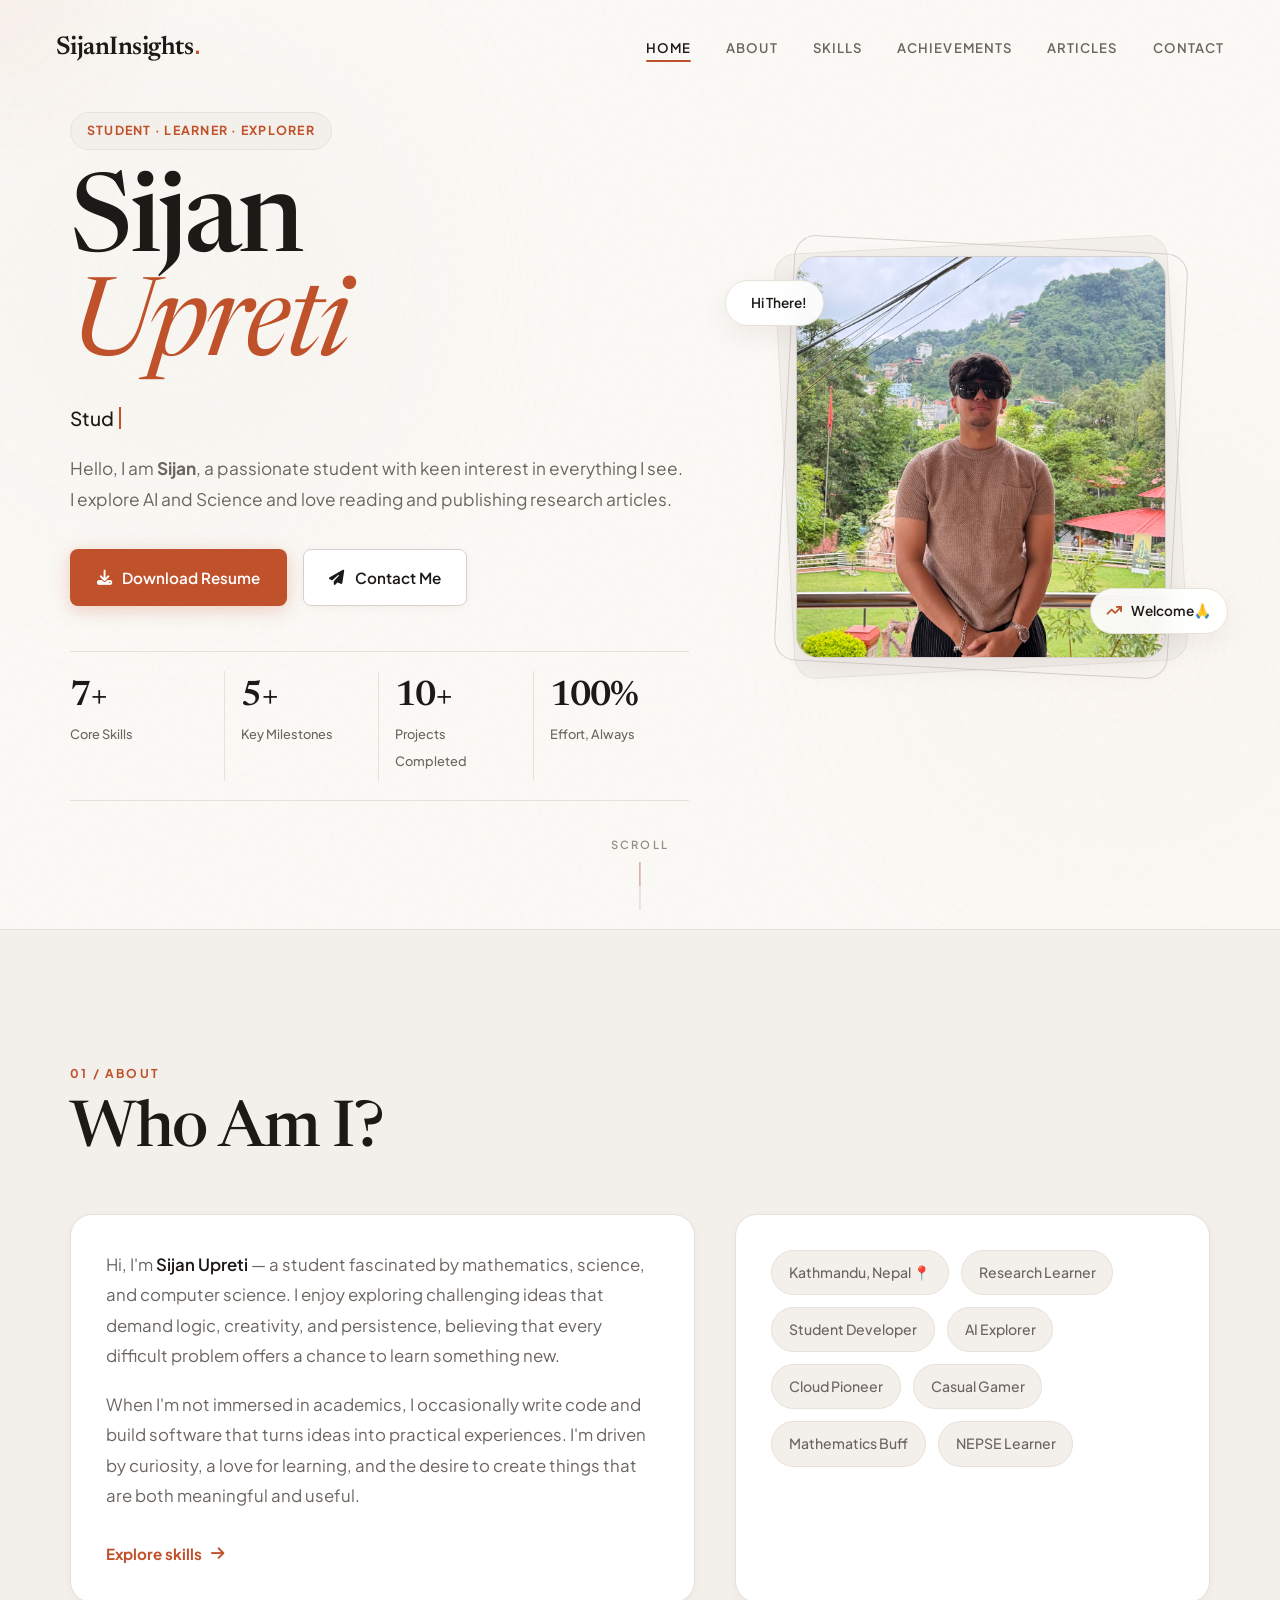
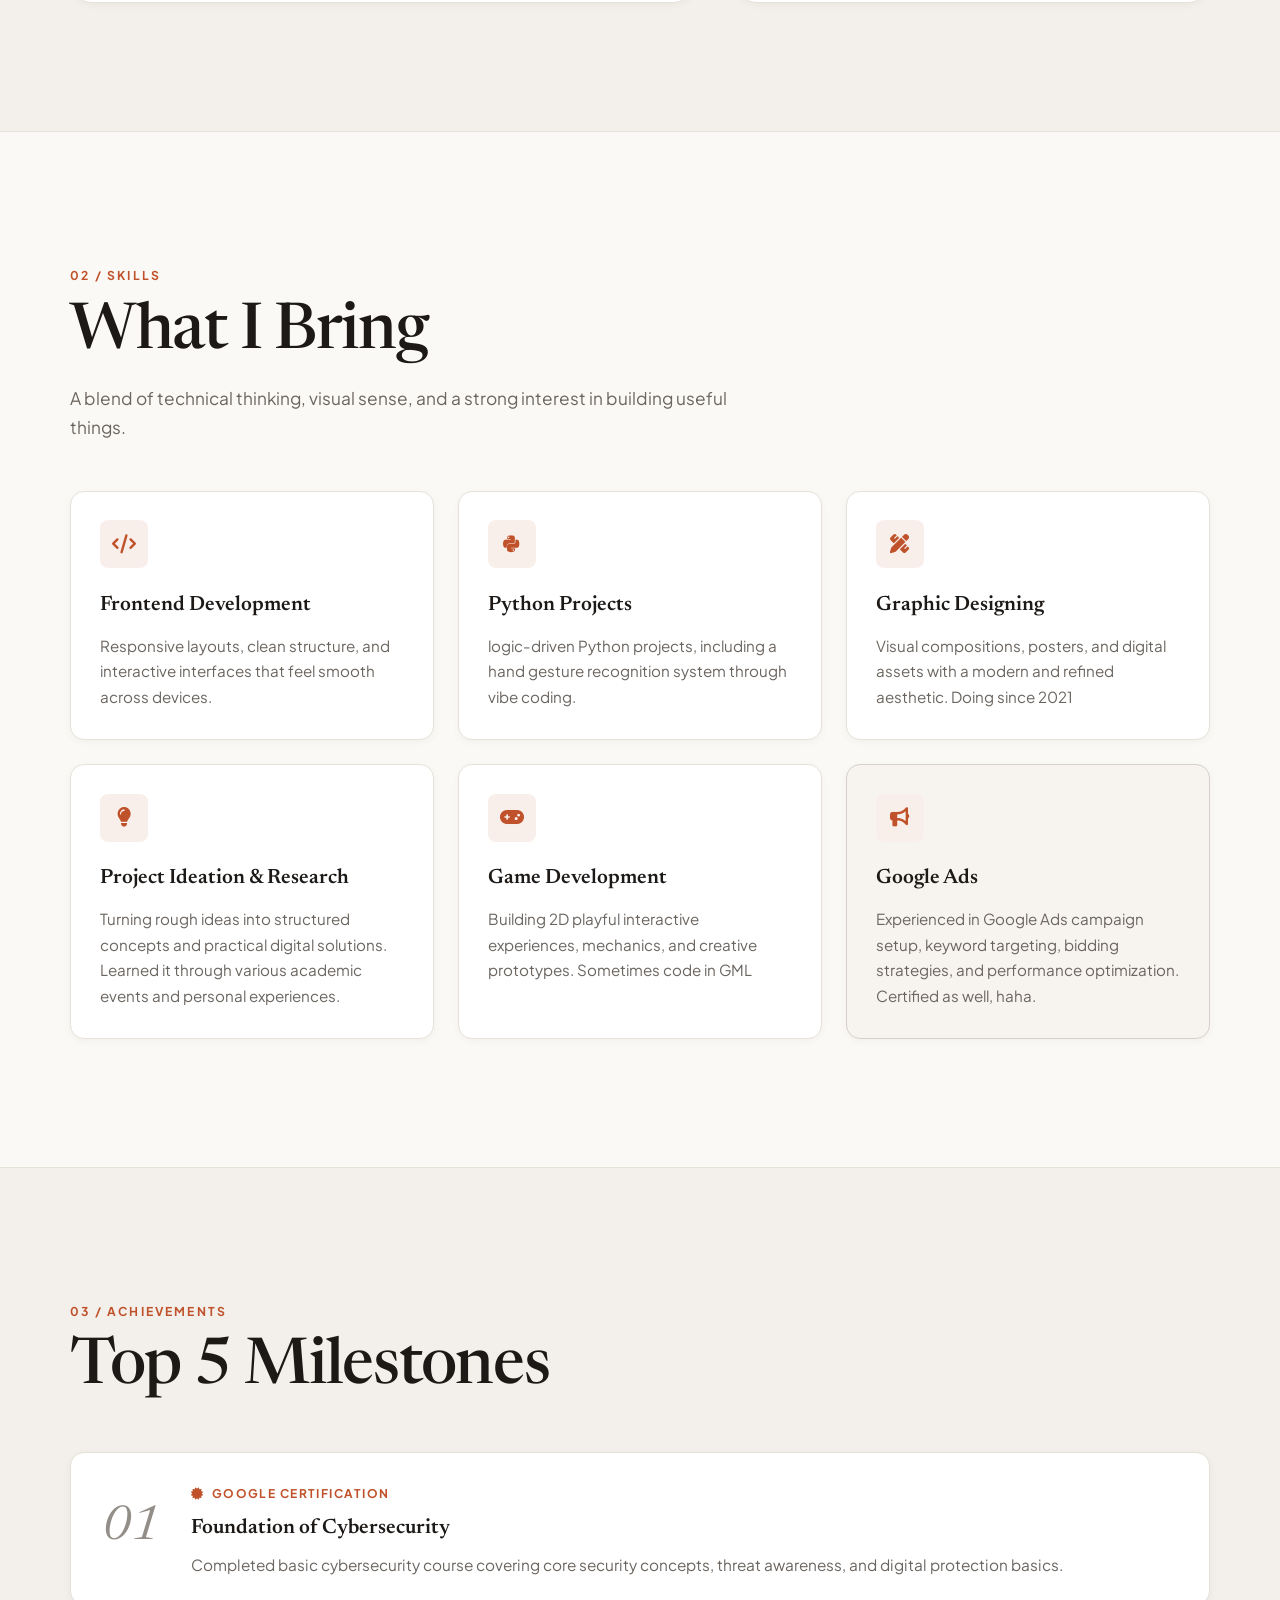
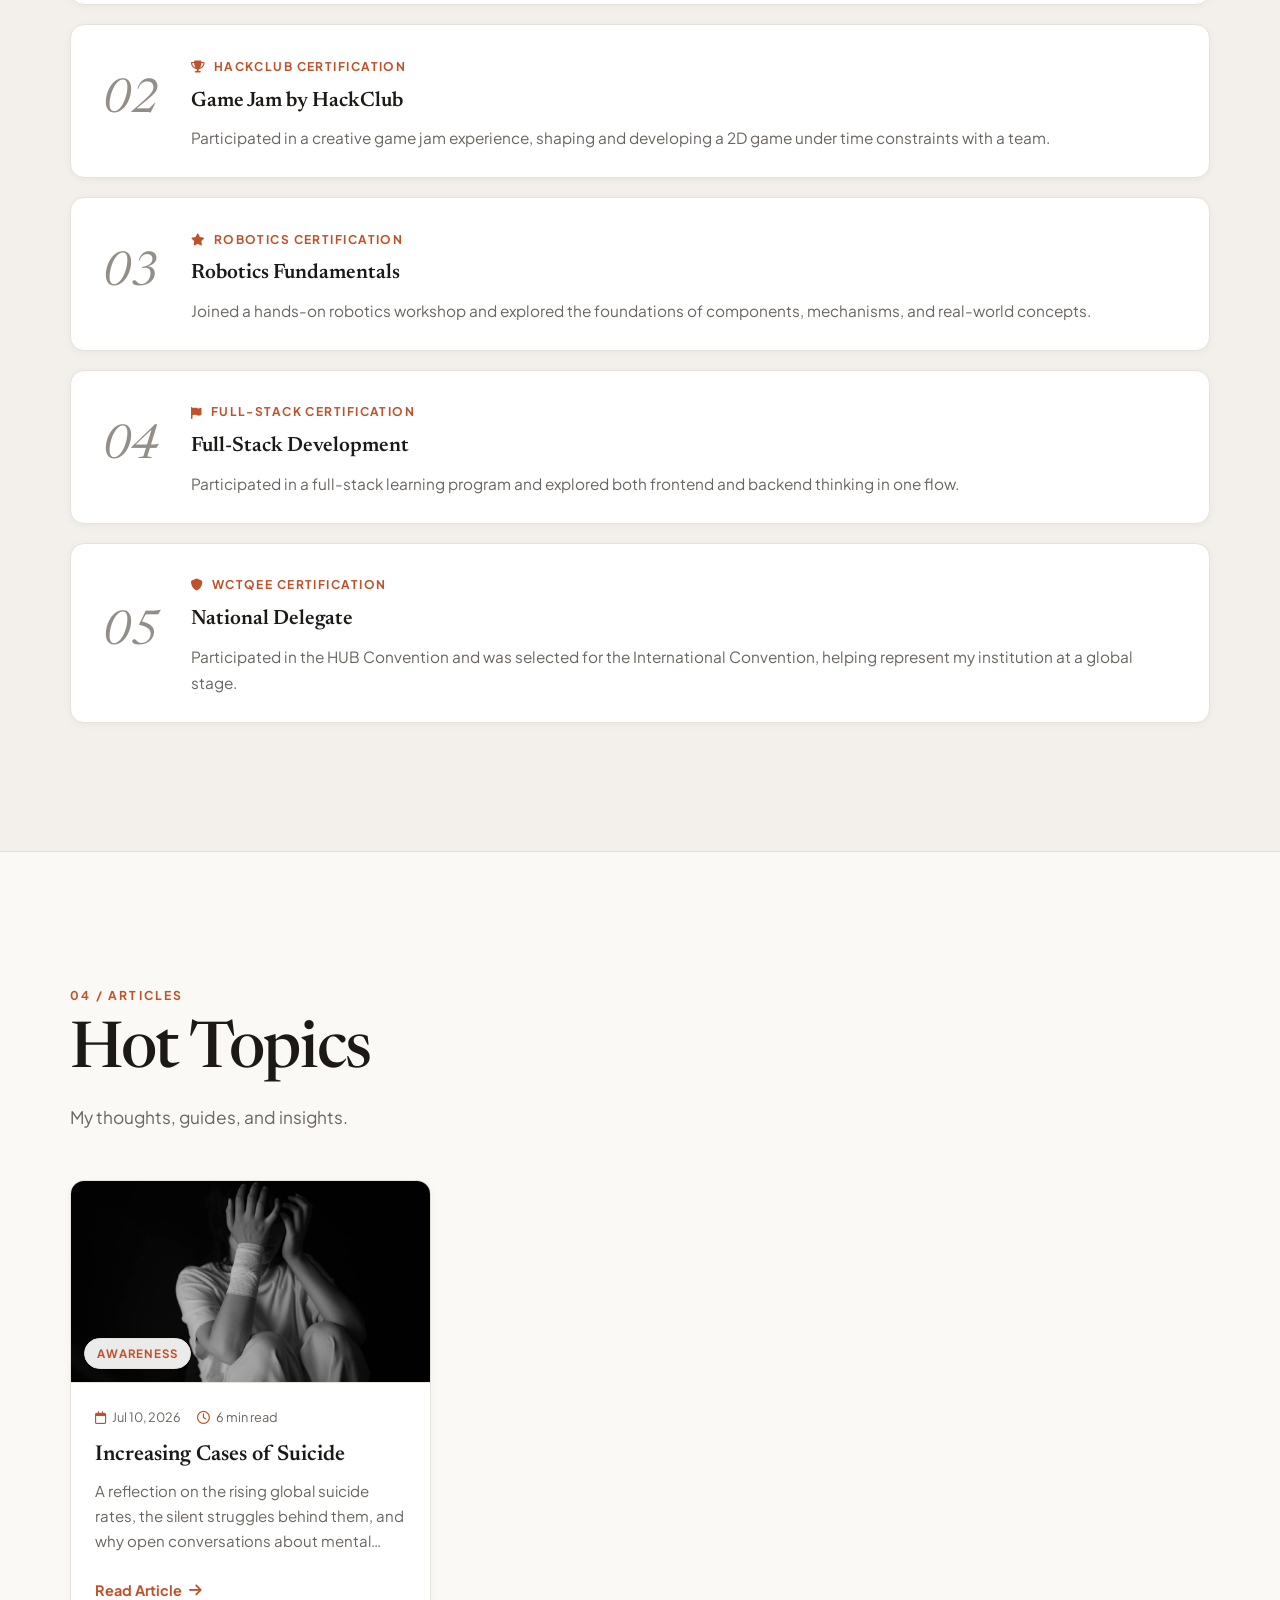
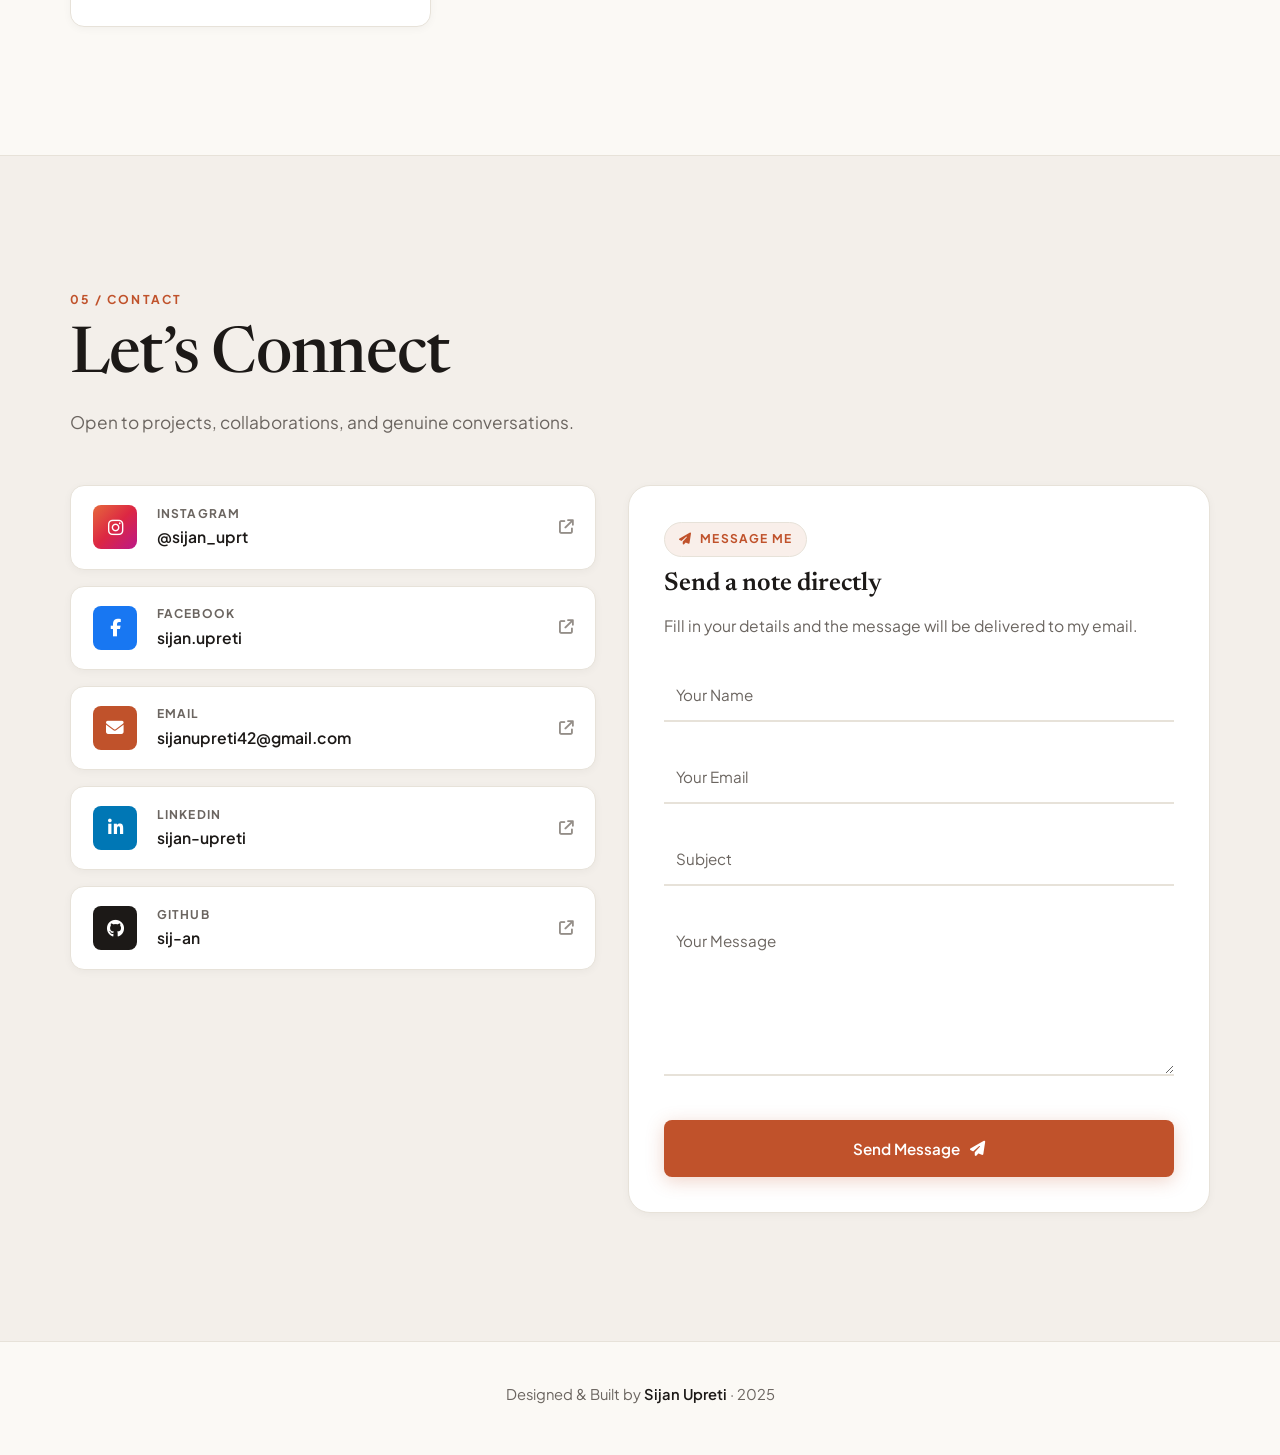
==== commit 7e5490f7: "th_chane" ====
--- a/index.html
+++ b/index.html
@@ -4,14 +4,14 @@
 <head>
   <meta charset="UTF-8" />
   <meta name="viewport" content="width=device-width, initial-scale=1.0" />
-  <meta name="theme-color" content="#090c14" />
+  <meta name="theme-color" content="#FBF9F5" />
   <!-- <meta name="description" content="Sijan Upreti's personal portfolio website — modern, interactive, and built for GitHub Pages." /> -->
   <title>Sijan Upreti</title>
 
   <link rel="preconnect" href="https://fonts.googleapis.com" />
   <link rel="preconnect" href="https://fonts.gstatic.com" crossorigin />
   <link
-    href="https://fonts.googleapis.com/css2?family=Syne:wght@400;500;600;700;800&family=Outfit:wght@300;400;500;600;700&display=swap"
+    href="https://fonts.googleapis.com/css2?family=Newsreader:ital,opsz,wght@0,6..72,400..700;1,6..72,400..700&family=Plus+Jakarta+Sans:ital,wght@0,300..800;1,300..800&display=swap"
     rel="stylesheet" />
   <link rel="stylesheet" href="https://cdnjs.cloudflare.com/ajax/libs/font-awesome/6.5.0/css/all.min.css" />
   <link rel="stylesheet" href="style.css" />
--- a/style.css
+++ b/style.css
@@ -1,5 +1,6 @@
 /* =========================================
-   RESET & ROOT VARIABLES
+   DESIGN SYSTEM & ROOT VARIABLES
+   Theme: Warm Editorial Neutrals + Terracotta Accent
 ========================================= */
 
 *,
@@ -11,22 +12,30 @@
 }
 
 :root {
-  --bg: #070a12;
-  --bg2: #0d1120;
-  --bg3: #12182a;
-  --card: rgba(255, 255, 255, 0.04);
-  --card-strong: rgba(255, 255, 255, 0.06);
-  --border: rgba(255, 255, 255, 0.08);
-  --text: #eef2ff;
-  --muted: #93a0b8;
-  --accent: #00e5c0;
-  --accent-2: #7c6cfc;
-  --danger: #ff6b6b;
-  --shadow: 0 20px 80px rgba(0, 229, 192, 0.12);
-  --radius: 22px;
-  --transition: 260ms cubic-bezier(0.4, 0, 0.2, 1);
-  --font-head: 'Syne', sans-serif;
-  --font-body: 'Outfit', sans-serif;
+  /* Color Palette: Warm Ivory + Terracotta Accent */
+  --bg: #FBF9F5;
+  --bg-subtle: #F3EFEA;
+  --bg-card: #FFFFFF;
+  --bg-elevated: #F7F4EF;
+  --text: #1C1917;
+  --text-muted: #6B6560;
+  --text-light: #948E88;
+  --accent: #C0522B;
+  --accent-hover: #A03E1C;
+  --accent-light: #F9EFEA;
+  --accent-2: #8B4513;
+  --border: #E7E2D9;
+  --border-strong: #D6CFCE;
+  --danger: #D93838;
+  --shadow-sm: 0 2px 8px rgba(28, 25, 23, 0.04);
+  --shadow-md: 0 10px 30px rgba(28, 25, 23, 0.06);
+  --shadow-lg: 0 20px 50px rgba(28, 25, 23, 0.08);
+  --radius-sm: 8px;
+  --radius: 14px;
+  --radius-lg: 22px;
+  --transition: 280ms cubic-bezier(0.16, 1, 0.3, 1);
+  --font-head: 'Newsreader', serif;
+  --font-body: 'Plus Jakarta Sans', sans-serif;
 }
 
 html {
@@ -36,12 +45,11 @@
 body {
   font-family: var(--font-body);
   color: var(--text);
-  background:
-    radial-gradient(circle at top left, rgba(124, 108, 252, 0.12), transparent 30%),
-    radial-gradient(circle at bottom right, rgba(0, 229, 192, 0.08), transparent 28%),
-    var(--bg);
+  background-color: var(--bg);
   overflow-x: hidden;
   line-height: 1.7;
+  -webkit-font-smoothing: antialiased;
+  -moz-osx-font-smoothing: grayscale;
 }
 
 a {
@@ -61,7 +69,8 @@
 }
 
 ::selection {
-  background: rgba(0, 229, 192, 0.22);
+  background: var(--accent-light);
+  color: var(--accent);
 }
 
 ::-webkit-scrollbar {
@@ -73,56 +82,64 @@
 }
 
 ::-webkit-scrollbar-thumb {
-  background: linear-gradient(180deg, var(--accent), var(--accent-2));
+  background: var(--border-strong);
   border-radius: 999px;
 }
 
+::-webkit-scrollbar-thumb:hover {
+  background: var(--accent);
+}
+
 /* =========================================
-   LAYOUT HELPERS
+   LAYOUT HELPERS & TYPOGRAPHY
 ========================================= */
 .container {
-  width: min(1120px, calc(100% - 2rem));
+  width: min(1140px, calc(100% - 2.5rem));
   margin: 0 auto;
 }
 
 .section {
   position: relative;
-  padding: 7rem 0;
+  padding: 8rem 0;
 }
 
 .section-heading {
-  margin-bottom: 2.3rem;
+  margin-bottom: 3rem;
 }
 
 .section-label {
   display: inline-flex;
   align-items: center;
-  gap: 0.45rem;
-  color: var(--accent);
-  letter-spacing: 0.16em;
+  gap: 0.5rem;
+  color: var(--accent);
+  letter-spacing: 0.18em;
   text-transform: uppercase;
-  font-size: 0.78rem;
+  font-size: 0.76rem;
   font-weight: 700;
-  margin-bottom: 0.9rem;
+  margin-bottom: 0.8rem;
+  font-family: var(--font-body);
 }
 
 .section-title {
   font-family: var(--font-head);
-  font-size: clamp(2.2rem, 5vw, 3.8rem);
-  font-weight: 800;
-  line-height: 1.05;
-  letter-spacing: -0.04em;
+  font-size: clamp(2.4rem, 5vw, 4rem);
+  font-weight: 500;
+  line-height: 1.08;
+  letter-spacing: -0.02em;
+  color: var(--text);
 }
 
 .section-subtitle {
-  max-width: 720px;
-  color: var(--muted);
-  margin-top: 0.9rem;
-  font-size: 1.02rem;
+  max-width: 680px;
+  color: var(--text-muted);
+  margin-top: 1rem;
+  font-size: 1.08rem;
+  line-height: 1.7;
+  font-weight: 400;
 }
 
 /* =========================================
-   AMBIENT LAYERS
+   AMBIENT & PROGRESS LAYERS
 ========================================= */
 .page-progress {
   position: fixed;
@@ -130,54 +147,55 @@
   width: 0%;
   height: 3px;
   z-index: 220;
-  background: linear-gradient(90deg, var(--accent), var(--accent-2));
+  background: var(--accent);
+  transition: width 0.1s ease-out;
 }
 
 .cursor-glow {
   position: fixed;
   top: 0;
   left: 0;
-  width: 320px;
-  height: 320px;
+  width: 380px;
+  height: 380px;
   border-radius: 50%;
   pointer-events: none;
   z-index: 0;
-  background: radial-gradient(circle, rgba(0, 229, 192, 0.12), transparent 62%);
-  filter: blur(12px);
+  background: radial-gradient(circle, rgba(192, 82, 43, 0.05), transparent 70%);
+  filter: blur(20px);
   transform: translate(-50%, -50%);
-  opacity: 0.8;
+  opacity: 0.9;
 }
 
 .ambient {
   position: fixed;
   border-radius: 50%;
-  filter: blur(70px);
+  filter: blur(90px);
   pointer-events: none;
   z-index: 0;
-  opacity: 0.35;
+  opacity: 0.4;
 }
 
 .ambient-a {
-  top: 10%;
-  left: -8%;
-  width: 26rem;
-  height: 26rem;
-  background: rgba(124, 108, 252, 0.18);
+  top: 5%;
+  left: -5%;
+  width: 30rem;
+  height: 30rem;
+  background: rgba(243, 239, 234, 0.8);
 }
 
 .ambient-b {
-  right: -8%;
-  bottom: 8%;
-  width: 24rem;
-  height: 24rem;
-  background: rgba(0, 229, 192, 0.12);
+  right: -5%;
+  bottom: 5%;
+  width: 28rem;
+  height: 28rem;
+  background: rgba(249, 239, 234, 0.6);
 }
 
 .noise {
   position: absolute;
   inset: 0;
-  background-image: url("data:image/svg+xml,%3Csvg viewBox='0 0 256 256' xmlns='http://www.w3.org/2000/svg'%3E%3Cfilter id='noise'%3E%3CfeTurbulence type='fractalNoise' baseFrequency='0.9' numOctaves='4' stitchTiles='stitch'/%3E%3C/filter%3E%3Crect width='100%25' height='100%25' filter='url(%23noise)' opacity='0.04'/%3E%3C/svg%3E");
-  opacity: 0.45;
+  background-image: url("data:image/svg+xml,%3Csvg viewBox='0 0 256 256' xmlns='http://www.w3.org/2000/svg'%3E%3Cfilter id='noise'%3E%3CfeTurbulence type='fractalNoise' baseFrequency='0.8' numOctaves='3' stitchTiles='stitch'/%3E%3C/filter%3E%3Crect width='100%25' height='100%25' filter='url(%23noise)' opacity='0.03'/%3E%3C/svg%3E");
+  opacity: 0.6;
   pointer-events: none;
 }
 
@@ -193,44 +211,48 @@
   align-items: center;
   justify-content: space-between;
   gap: 1.5rem;
-  padding: 1.2rem min(6vw, 3rem);
-  transition: var(--transition);
+  padding: 1.4rem min(6vw, 3.5rem);
+  transition: background var(--transition), border-color var(--transition), padding-block var(--transition);
 }
 
 .navbar.scrolled {
   backdrop-filter: blur(18px);
-  background: rgba(7, 10, 18, 0.76);
+  -webkit-backdrop-filter: blur(18px);
+  background: rgba(251, 249, 245, 0.88);
   border-bottom: 1px solid var(--border);
-  padding-block: 0.85rem;
+  padding-block: 0.95rem;
+  box-shadow: var(--shadow-sm);
 }
 
 .nav-logo {
   position: relative;
   z-index: 2;
   font-family: var(--font-head);
-  font-size: 1.55rem;
-  font-weight: 800;
-  letter-spacing: -0.04em;
+  font-size: 1.6rem;
+  font-weight: 600;
+  letter-spacing: -0.02em;
+  color: var(--text);
 }
 
 .nav-logo .dot {
   color: var(--accent);
+  font-family: var(--font-body);
 }
 
 .nav-links {
   display: flex;
   align-items: center;
-  gap: 2rem;
+  gap: 2.2rem;
   list-style: none;
 }
 
 .nav-link {
   position: relative;
-  font-size: 0.88rem;
+  font-size: 0.82rem;
   font-weight: 600;
-  letter-spacing: 0.06em;
+  letter-spacing: 0.08em;
   text-transform: uppercase;
-  color: var(--muted);
+  color: var(--text-muted);
   transition: color var(--transition);
 }
 
@@ -242,7 +264,7 @@
   width: 0;
   height: 2px;
   border-radius: 999px;
-  background: linear-gradient(90deg, var(--accent), var(--accent-2));
+  background: var(--accent);
   transition: width var(--transition);
 }
 
@@ -275,7 +297,7 @@
   transition: var(--transition);
 }
 
-.hamburger span+span {
+.hamburger span + span {
   margin-top: 6px;
 }
 
@@ -300,106 +322,90 @@
   align-items: center;
   position: relative;
   overflow: hidden;
-  padding-top: 6rem;
-}
-
-.home-section::before,
-.home-section::after {
-  content: "";
-  position: absolute;
-  border-radius: 50%;
-  pointer-events: none;
-}
-
-.home-section::before {
-  top: -8rem;
-  right: -10rem;
-  width: 32rem;
-  height: 32rem;
-  background: radial-gradient(circle, rgba(0, 229, 192, 0.12), transparent 65%);
-}
-
-.home-section::after {
-  bottom: -10rem;
-  left: -10rem;
-  width: 28rem;
-  height: 28rem;
-  background: radial-gradient(circle, rgba(124, 108, 252, 0.1), transparent 65%);
+  padding-top: 7rem;
+  padding-bottom: 8rem;
 }
 
 .hero-content {
   position: relative;
   z-index: 1;
-  width: min(1120px, calc(100% - 2rem));
+  width: min(1140px, calc(100% - 2.5rem));
   margin: 0 auto;
   display: grid;
-  grid-template-columns: 1.1fr 0.9fr;
-  align-items: center;
-  gap: 3.5rem;
+  grid-template-columns: 1.15fr 0.85fr;
+  align-items: center;
+  gap: 4rem;
 }
 
 .eyebrow {
   display: inline-flex;
   align-items: center;
   gap: 0.5rem;
-  padding: 0.55rem 0.9rem;
+  padding: 0.45rem 1rem;
   border: 1px solid var(--border);
   border-radius: 999px;
-  background: rgba(255, 255, 255, 0.03);
-  color: var(--muted);
-  font-size: 0.84rem;
-  letter-spacing: 0.08em;
+  background: var(--bg-subtle);
+  color: var(--accent);
+  font-size: 0.78rem;
+  font-weight: 700;
+  letter-spacing: 0.1em;
   text-transform: uppercase;
-  margin-bottom: 1.2rem;
+  margin-bottom: 1.5rem;
 }
 
 .hero-name {
   font-family: var(--font-head);
-  font-size: clamp(3.6rem, 10vw, 7rem);
-  line-height: 0.95;
-  letter-spacing: -0.05em;
-  font-weight: 800;
-  margin-bottom: 1rem;
+  font-size: clamp(3.8rem, 9.5vw, 6.8rem);
+  line-height: 0.96;
+  letter-spacing: -0.03em;
+  font-weight: 500;
+  margin-bottom: 1.2rem;
+  color: var(--text);
 }
 
 .accent {
   color: var(--accent);
+  font-style: italic;
+  font-weight: 400;
 }
 
 .hero-role {
-  font-size: 1.15rem;
-  color: var(--text);
-  margin-bottom: 1rem;
+  font-size: 1.2rem;
+  color: var(--text-muted);
+  margin-bottom: 1.2rem;
+  font-weight: 500;
 }
 
 .typed {
   position: relative;
   display: inline-block;
+  color: var(--text);
 }
 
 .typed::after {
   content: "";
   display: inline-block;
   width: 2px;
-  height: 1.05em;
+  height: 1.1em;
   margin-left: 0.3rem;
-  vertical-align: -0.18em;
+  vertical-align: -0.15em;
   background: var(--accent);
   animation: blink 0.9s steps(1) infinite;
 }
 
 .hero-description {
-  max-width: 62ch;
-  color: var(--muted);
-  font-size: 1.05rem;
-  margin-bottom: 2rem;
+  max-width: 58ch;
+  color: var(--text-muted);
+  font-size: 1.08rem;
+  line-height: 1.75;
+  margin-bottom: 2.2rem;
 }
 
 .hero-actions {
   display: flex;
   flex-wrap: wrap;
   gap: 1rem;
-  margin-bottom: 2rem;
+  margin-bottom: 2.8rem;
 }
 
 .btn {
@@ -408,65 +414,85 @@
   justify-content: center;
   gap: 0.65rem;
   min-height: 52px;
-  padding: 0.9rem 1.35rem;
-  border-radius: 16px;
-  font-weight: 700;
+  padding: 0.9rem 1.6rem;
+  border-radius: var(--radius-sm);
+  font-weight: 600;
+  font-size: 0.95rem;
   transition: transform var(--transition), box-shadow var(--transition), background var(--transition), color var(--transition), border-color var(--transition);
   border: 1px solid transparent;
+  cursor: pointer;
 }
 
 .btn:hover {
-  transform: translateY(-3px);
+  transform: translateY(-2px);
 }
 
 .btn-primary {
-  background: linear-gradient(135deg, var(--accent), #69ffd7);
-  color: #071018;
-  box-shadow: 0 18px 45px rgba(0, 229, 192, 0.18);
+  background: var(--accent);
+  color: #FFFFFF;
+  box-shadow: 0 4px 18px rgba(192, 82, 43, 0.25);
 }
 
 .btn-primary:hover {
-  box-shadow: 0 22px 55px rgba(0, 229, 192, 0.22);
+  background: var(--accent-hover);
+  box-shadow: 0 8px 24px rgba(192, 82, 43, 0.32);
 }
 
 .btn-secondary {
-  background: rgba(255, 255, 255, 0.03);
-  color: var(--text);
-  border-color: var(--border);
+  background: var(--bg-card);
+  color: var(--text);
+  border-color: var(--border-strong);
+  box-shadow: var(--shadow-sm);
 }
 
 .btn-secondary:hover {
-  border-color: rgba(0, 229, 192, 0.35);
-  background: rgba(0, 229, 192, 0.08);
+  border-color: var(--accent);
+  color: var(--accent);
+  background: var(--bg-card);
 }
 
 .hero-stats {
   display: grid;
-  grid-template-columns: repeat(3, minmax(0, 1fr));
-  gap: 0.9rem;
+  grid-template-columns: repeat(4, minmax(0, 1fr));
+  gap: 0;
+  border-top: 1px solid var(--border);
+  border-bottom: 1px solid var(--border);
+  padding-block: 1.2rem;
 }
 
 .stat-card {
-  padding: 1rem 1rem 0.95rem;
-  border: 1px solid var(--border);
-  border-radius: 18px;
-  background: rgba(255, 255, 255, 0.03);
+  padding: 0.5rem 1rem 0.5rem 0;
+  border-right: 1px solid var(--border);
+}
+
+.stat-card:last-child {
+  border-right: none;
+  padding-right: 0;
+}
+
+.stat-card:not(:first-child) {
+  padding-left: 1rem;
 }
 
 .stat-number {
   display: block;
   font-family: var(--font-head);
-  font-size: 1.65rem;
-  font-weight: 800;
-  letter-spacing: -0.04em;
+  font-size: 2.2rem;
+  font-weight: 600;
+  letter-spacing: -0.03em;
+  color: var(--text);
+  line-height: 1;
+  margin-bottom: 0.3rem;
 }
 
 .stat-label {
-  color: var(--muted);
-  font-size: 0.88rem;
-}
-
-/* visual */
+  color: var(--text-muted);
+  font-size: 0.8rem;
+  font-weight: 500;
+  text-transform: capitalize;
+}
+
+/* Visual frame */
 .hero-visual {
   position: relative;
   display: grid;
@@ -475,46 +501,59 @@
 
 .photo-shell {
   position: relative;
-  width: min(100%, 390px);
-  aspect-ratio: 1;
+  width: min(100%, 370px);
+  aspect-ratio: 0.92;
   display: grid;
   place-items: center;
 }
 
-.photo-ring,
+.photo-ring {
+  position: absolute;
+  inset: -12px;
+  border-radius: var(--radius-lg);
+  border: 1px solid var(--border);
+  background: var(--bg-subtle);
+  transform: rotate(-3deg);
+  z-index: 0;
+  transition: transform var(--transition);
+}
+
 .photo-ring-alt {
   position: absolute;
-  inset: 0;
-  border-radius: 50%;
-  border: 1px solid rgba(0, 229, 192, 0.22);
-}
-
-.photo-ring {
-  transform: scale(1.06);
-  animation: spin 18s linear infinite;
-}
-
-.photo-ring-alt {
-  transform: scale(0.92);
-  border-style: dashed;
-  border-color: rgba(124, 108, 252, 0.18);
-  animation: spinReverse 24s linear infinite;
+  inset: -12px;
+  border-radius: var(--radius-lg);
+  border: 1px solid var(--border-strong);
+  background: transparent;
+  transform: rotate(3deg);
+  z-index: 0;
+  transition: transform var(--transition);
+}
+
+.photo-shell:hover .photo-ring {
+  transform: rotate(-5deg);
+}
+
+.photo-shell:hover .photo-ring-alt {
+  transform: rotate(5deg);
 }
 
 .hero-photo {
-  width: 78%;
-  height: 78%;
+  position: relative;
+  z-index: 1;
+  width: 100%;
+  height: 100%;
   overflow: hidden;
-  border-radius: 50%;
-  background: linear-gradient(180deg, rgba(255, 255, 255, 0.05), rgba(255, 255, 255, 0.02));
-  border: 1px solid rgba(255, 255, 255, 0.12);
-  box-shadow: var(--shadow);
+  border-radius: var(--radius-lg);
+  background: var(--bg-subtle);
+  border: 1px solid var(--border-strong);
+  box-shadow: var(--shadow-md);
 }
 
 .hero-photo img {
   width: 100%;
   height: 100%;
   object-fit: cover;
+  filter: contrast(1.02);
 }
 
 .floating-note {
@@ -522,99 +561,125 @@
   display: inline-flex;
   align-items: center;
   gap: 0.55rem;
-  padding: 0.85rem 1rem;
+  padding: 0.65rem 1rem;
   border: 1px solid var(--border);
   border-radius: 999px;
-  background: rgba(8, 11, 18, 0.72);
-  backdrop-filter: blur(16px);
-  color: var(--text);
-  font-size: 0.9rem;
-  box-shadow: 0 20px 60px rgba(0, 0, 0, 0.22);
-  animation: float 5s ease-in-out infinite;
+  background: rgba(255, 255, 255, 0.92);
+  backdrop-filter: blur(12px);
+  -webkit-backdrop-filter: blur(12px);
+  color: var(--text);
+  font-size: 0.85rem;
+  font-weight: 600;
+  box-shadow: var(--shadow-md);
+  z-index: 2;
+  transition: transform var(--transition);
+}
+
+.floating-note i {
+  color: var(--accent);
 }
 
 .note-top {
-  top: 12%;
-  left: -2%;
+  top: 6%;
+  left: -6%;
 }
 
 .note-bottom {
-  right: 1%;
-  bottom: 8%;
-  animation-delay: 0.8s;
+  right: -4%;
+  bottom: 6%;
 }
 
 .scroll-indicator {
   position: absolute;
   left: 50%;
-  bottom: 1.8rem;
+  bottom: 1.2rem;
   transform: translateX(-50%);
   display: inline-flex;
   flex-direction: column;
   align-items: center;
-  gap: 0.55rem;
-  color: var(--muted);
-  letter-spacing: 0.16em;
-  font-size: 0.72rem;
+  gap: 0.5rem;
+  color: var(--text-light);
+  letter-spacing: 0.18em;
+  font-size: 0.7rem;
   text-transform: uppercase;
-  z-index: 1;
+  z-index: 2;
+  font-weight: 600;
+  transition: color var(--transition);
+}
+
+.scroll-indicator:hover {
+  color: var(--accent);
 }
 
 .scroll-line {
   width: 1px;
-  height: 56px;
-  border-radius: 999px;
-  background: linear-gradient(to bottom, var(--accent), transparent);
+  height: 48px;
+  background: var(--border-strong);
+  position: relative;
+  overflow: hidden;
+}
+
+.scroll-line::after {
+  content: "";
+  position: absolute;
+  top: 0;
+  left: 0;
+  width: 100%;
+  height: 50%;
+  background: var(--accent);
   animation: pulse 1.8s ease-in-out infinite;
 }
 
 /* =========================================
-   ABOUT
+   ABOUT SECTION
 ========================================= */
 .about-section {
-  background: linear-gradient(180deg, rgba(255, 255, 255, 0.01), rgba(255, 255, 255, 0.03));
+  background: var(--bg-subtle);
+  border-top: 1px solid var(--border);
+  border-bottom: 1px solid var(--border);
 }
 
 .about-grid {
   display: grid;
-  grid-template-columns: 1.3fr 0.9fr;
-  gap: 1.5rem;
+  grid-template-columns: 1.25fr 0.95fr;
+  gap: 2.5rem;
   align-items: stretch;
 }
 
 .about-text,
-.about-panel,
-.skill-card,
-.achievement-card,
-.contact-card,
-.message-card {
+.about-panel {
   position: relative;
   border: 1px solid var(--border);
-  background: var(--card);
-  backdrop-filter: blur(14px);
-  border-radius: var(--radius);
-  box-shadow: 0 8px 30px rgba(0, 0, 0, 0.16);
-}
-
-.about-text {
-  padding: 1.7rem;
+  background: var(--bg-card);
+  border-radius: var(--radius-lg);
+  padding: 2.2rem;
+  box-shadow: var(--shadow-sm);
+  transition: transform var(--transition), box-shadow var(--transition), border-color var(--transition);
+}
+
+.about-text:hover,
+.about-panel:hover {
+  border-color: var(--border-strong);
+  box-shadow: var(--shadow-md);
 }
 
 .about-text p {
-  color: var(--muted);
-  font-size: 1.02rem;
-}
-
-.about-text p+p {
-  margin-top: 1rem;
+  color: var(--text-muted);
+  font-size: 1.05rem;
+  line-height: 1.8;
+}
+
+.about-text p + p {
+  margin-top: 1.2rem;
 }
 
 .about-text strong {
   color: var(--text);
+  font-weight: 600;
 }
 
 .about-actions {
-  margin-top: 1.4rem;
+  margin-top: 1.8rem;
 }
 
 .inline-link {
@@ -623,18 +688,20 @@
   gap: 0.55rem;
   color: var(--accent);
   font-weight: 700;
+  font-size: 0.95rem;
+  transition: color var(--transition);
 }
 
 .inline-link i {
   transition: transform var(--transition);
 }
 
+.inline-link:hover {
+  color: var(--accent-hover);
+}
+
 .inline-link:hover i {
-  transform: translateX(4px);
-}
-
-.about-panel {
-  padding: 1.7rem;
+  transform: translateX(5px);
 }
 
 .about-chip-grid {
@@ -644,132 +711,125 @@
 }
 
 .tag {
-  padding: 0.62rem 0.95rem;
+  padding: 0.6rem 1.05rem;
   border-radius: 999px;
   border: 1px solid var(--border);
-  color: var(--muted);
-  background: rgba(255, 255, 255, 0.03);
-  font-size: 0.9rem;
-  transition: transform var(--transition), border-color var(--transition), color var(--transition);
+  color: var(--text-muted);
+  background: var(--bg-subtle);
+  font-size: 0.88rem;
+  font-weight: 500;
+  transition: transform var(--transition), border-color var(--transition), color var(--transition), background var(--transition);
 }
 
 .tag:hover {
   transform: translateY(-2px);
-  border-color: rgba(0, 229, 192, 0.32);
-  color: var(--text);
+  border-color: var(--accent);
+  color: var(--accent);
+  background: var(--accent-light);
 }
 
 /* =========================================
-   SKILLS
+   SKILLS SECTION
 ========================================= */
 .skills-section {
-  background: rgba(7, 10, 18, 0.85);
+  background: var(--bg);
 }
 
 .skills-grid {
   display: grid;
   grid-template-columns: repeat(3, minmax(0, 1fr));
-  gap: 1rem;
+  gap: 1.5rem;
 }
 
 .skill-card {
-  padding: 1.4rem;
-  overflow: hidden;
-  transition: transform var(--transition), border-color var(--transition), box-shadow var(--transition), background var(--transition);
-}
-
-.skill-card::before,
-.message-card::before {
-  content: "";
-  position: absolute;
-  inset: 0;
-  border-radius: inherit;
-  padding: 1px;
-  background: linear-gradient(135deg, rgba(0, 229, 192, 0.42), rgba(124, 108, 252, 0.36), transparent 70%);
-  -webkit-mask: linear-gradient(#fff 0 0) content-box, linear-gradient(#fff 0 0);
-  mask: linear-gradient(#fff 0 0) content-box, linear-gradient(#fff 0 0);
-  -webkit-mask-composite: xor;
-  mask-composite: exclude;
-  opacity: 0;
-  transition: opacity var(--transition);
-  pointer-events: none;
-}
-
-.skill-card:hover,
-.contact-card:hover,
-.message-card:hover,
-.achievement-card:hover,
-.about-text:hover,
-.about-panel:hover {
-  border-color: rgba(0, 229, 192, 0.26);
-  box-shadow: var(--shadow);
-  transform: translateY(-6px);
-}
-
-.skill-card:hover::before,
-.message-card:hover::before {
-  opacity: 1;
+  position: relative;
+  border: 1px solid var(--border);
+  background: var(--bg-card);
+  border-radius: var(--radius);
+  padding: 1.8rem;
+  box-shadow: var(--shadow-sm);
+  transition: transform var(--transition), border-color var(--transition), box-shadow var(--transition);
+}
+
+.skill-card:hover {
+  border-color: var(--accent);
+  box-shadow: var(--shadow-md);
+  transform: translateY(-4px);
 }
 
 .skill-icon {
-  width: 52px;
-  height: 52px;
+  width: 48px;
+  height: 48px;
   display: grid;
   place-items: center;
-  border-radius: 16px;
-  margin-bottom: 1rem;
-  background: linear-gradient(135deg, rgba(0, 229, 192, 0.14), rgba(124, 108, 252, 0.12));
+  border-radius: var(--radius-sm);
+  margin-bottom: 1.2rem;
+  background: var(--accent-light);
   color: var(--accent);
   font-size: 1.2rem;
 }
 
 .skill-card h3 {
   font-family: var(--font-head);
-  font-size: 1.14rem;
-  margin-bottom: 0.55rem;
-  letter-spacing: -0.02em;
+  font-size: 1.3rem;
+  font-weight: 600;
+  margin-bottom: 0.6rem;
+  color: var(--text);
 }
 
 .skill-card p {
-  color: var(--muted);
-  font-size: 0.94rem;
+  color: var(--text-muted);
+  font-size: 0.95rem;
   line-height: 1.7;
 }
 
 .skill-card-highlight {
-  background:
-    linear-gradient(180deg, rgba(0, 229, 192, 0.06), rgba(255, 255, 255, 0.03)),
-    var(--card);
+  background: var(--bg-elevated);
+  border-color: var(--border-strong);
 }
 
 /* =========================================
-   ACHIEVEMENTS
+   ACHIEVEMENTS SECTION
 ========================================= */
 .achievements-section {
-  background: linear-gradient(180deg, rgba(255, 255, 255, 0.02), rgba(255, 255, 255, 0.01));
+  background: var(--bg-subtle);
+  border-top: 1px solid var(--border);
+  border-bottom: 1px solid var(--border);
 }
 
 .timeline {
   display: grid;
-  gap: 1rem;
+  gap: 1.2rem;
 }
 
 .achievement-card {
   display: grid;
   grid-template-columns: auto 1fr;
-  gap: 1.5rem;
-  padding: 1.35rem 1.45rem;
-  align-items: start;
+  gap: 2rem;
+  padding: 1.6rem 2rem;
+  align-items: center;
+  border: 1px solid var(--border);
+  background: var(--bg-card);
+  border-radius: var(--radius);
+  box-shadow: var(--shadow-sm);
   transition: transform var(--transition), box-shadow var(--transition), border-color var(--transition);
+}
+
+.achievement-card:hover {
+  border-color: var(--accent);
+  box-shadow: var(--shadow-md);
+  transform: translateX(6px);
 }
 
 .ach-number {
   font-family: var(--font-head);
-  font-size: 2.8rem;
-  font-weight: 800;
+  font-size: 3rem;
+  font-weight: 400;
+  font-style: italic;
   line-height: 1;
-  color: rgba(255, 255, 255, 0.16);
-  min-width: 3rem;
+  color: var(--text-light);
+  min-width: 3.2rem;
+  transition: color var(--transition);
 }
 
 .achievement-card:hover .ach-number {
@@ -780,9 +840,9 @@
   display: inline-flex;
   align-items: center;
   gap: 0.45rem;
-  margin-bottom: 0.45rem;
-  color: var(--accent);
-  font-size: 0.76rem;
+  margin-bottom: 0.4rem;
+  color: var(--accent);
+  font-size: 0.75rem;
   text-transform: uppercase;
   letter-spacing: 0.12em;
   font-weight: 700;
@@ -790,569 +850,48 @@
 
 .ach-body h3 {
   font-family: var(--font-head);
-  font-size: 1.14rem;
-  margin-bottom: 0.45rem;
+  font-size: 1.3rem;
+  font-weight: 600;
+  margin-bottom: 0.4rem;
+  color: var(--text);
 }
 
 .ach-body p {
-  color: var(--muted);
-  font-size: 0.95rem;
+  color: var(--text-muted);
+  font-size: 0.96rem;
   line-height: 1.7;
-}
-
-/* =========================================
-   CONTACT
-========================================= */
-.contact-section {
-  background: rgba(7, 10, 18, 0.95);
-}
-
-.contact-layout {
-  display: grid;
-  grid-template-columns: 0.95fr 1.05fr;
-  gap: 1rem;
-  align-items: start;
-}
-
-.contact-links {
-  display: grid;
-  gap: 0.9rem;
-}
-
-.contact-card {
-  display: flex;
-  align-items: center;
-  gap: 1rem;
-  padding: 1.1rem 1.2rem;
-  transition: transform var(--transition), border-color var(--transition), box-shadow var(--transition);
-}
-
-.contact-icon {
-  width: 46px;
-  height: 46px;
-  border-radius: 14px;
-  display: grid;
-  place-items: center;
-  color: #fff;
-  font-size: 1.08rem;
-  flex-shrink: 0;
-}
-
-.instagram-icon {
-  background: linear-gradient(135deg, #f09433, #e6683c, #dc2743, #cc2366, #bc1888);
-}
-
-.facebook-icon {
-  background: #1877f2;
-}
-
-.email-icon {
-  background: #ea4335;
-}
-
-.linkedin-icon {
-  background: #0077b5;
-}
-
-.github-icon {
-  background: #24292e;
-}
-
-.contact-info {
-  display: flex;
-  flex-direction: column;
-  flex: 1;
-}
-
-.contact-platform {
-  color: var(--muted);
-  font-size: 0.76rem;
-  font-weight: 700;
-  letter-spacing: 0.12em;
-  text-transform: uppercase;
-}
-
-.contact-handle {
-  font-size: 1rem;
-  font-weight: 500;
-}
-
-.contact-arrow {
-  color: var(--muted);
-  font-size: 0.9rem;
-  transition: transform var(--transition), color var(--transition);
-}
-
-.contact-card:hover .contact-arrow {
-  color: var(--accent);
-  transform: translate(4px, -4px);
-}
-
-.message-card {
-  padding: 1.5rem;
-}
-
-.message-card-header h3 {
-  font-family: var(--font-head);
-  font-size: 1.55rem;
-  margin-top: 0.25rem;
-  margin-bottom: 0.35rem;
-}
-
-.message-card-header p {
-  color: var(--muted);
-  margin-bottom: 1.2rem;
-}
-
-.message-badge {
-  display: inline-flex;
-  align-items: center;
-  gap: 0.55rem;
-  padding: 0.55rem 0.85rem;
-  border: 1px solid rgba(0, 229, 192, 0.18);
-  background: rgba(0, 229, 192, 0.06);
-  color: var(--accent);
-  border-radius: 999px;
-  font-size: 0.8rem;
-  font-weight: 700;
-  text-transform: uppercase;
-  letter-spacing: 0.12em;
-}
-
-.message-form {
-  display: grid;
-  gap: 0.95rem;
-}
-
-.form-field {
-  display: grid;
-  gap: 0.45rem;
-}
-
-.form-field span {
-  color: var(--muted);
-  font-size: 0.9rem;
-  font-weight: 600;
-}
-
-.form-field input,
-.form-field textarea {
-  width: 100%;
-  border: 1px solid var(--border);
-  background: rgba(255, 255, 255, 0.03);
-  color: var(--text);
-  border-radius: 16px;
-  padding: 0.95rem 1rem;
-  outline: none;
-  transition: border-color var(--transition), box-shadow var(--transition), background var(--transition);
-}
-
-.form-field input::placeholder,
-.form-field textarea::placeholder {
-  color: rgba(147, 160, 184, 0.65);
-}
-
-.form-field input:focus,
-.form-field textarea:focus {
-  border-color: rgba(0, 229, 192, 0.45);
-  box-shadow: 0 0 0 4px rgba(0, 229, 192, 0.08);
-  background: rgba(255, 255, 255, 0.05);
-}
-
-.form-field textarea {
-  resize: vertical;
-  min-height: 150px;
-}
-
-.form-submit {
-  width: 100%;
-}
-
-.form-note {
-  color: var(--muted);
-  font-size: 0.86rem;
-}
-
-/* =========================================
-   FOOTER
-========================================= */
-.footer {
-  padding: 1.8rem 1rem 2.4rem;
-  text-align: center;
-  color: var(--muted);
-  border-top: 1px solid var(--border);
-  background: rgba(7, 10, 18, 0.95);
-}
-
-/* =========================================
-   REVEAL ANIMATIONS
-========================================= */
-.reveal {
-  opacity: 0;
-  transform: translateY(24px);
-}
-
-.reveal.revealed {
-  opacity: 1;
-  transform: none;
-  transition:
-    opacity 0.7s ease,
-    transform 0.7s ease,
-    box-shadow var(--transition),
-    border-color var(--transition);
-}
-
-.reveal-delay-1 {
-  transition-delay: 0.08s;
-}
-
-.reveal-delay-2 {
-  transition-delay: 0.16s;
-}
-
-.reveal-delay-3 {
-  transition-delay: 0.24s;
-}
-
-@keyframes blink {
-  50% {
-    opacity: 0;
-  }
-}
-
-@keyframes spin {
-  to {
-    transform: rotate(360deg);
-  }
-}
-
-@keyframes spinReverse {
-  to {
-    transform: rotate(-360deg);
-  }
-}
-
-@keyframes float {
-  50% {
-    transform: translateY(-8px);
-  }
-}
-
-@keyframes pulse {
-
-  0%,
-  100% {
-    transform: scaleY(1);
-    opacity: 0.4;
-  }
-
-  50% {
-    transform: scaleY(1.15);
-    opacity: 1;
-  }
-}
-
-/* =========================================
-   RESPONSIVE
-========================================= */
-@media (max-width: 980px) {
-
-  .hero-content,
-  .contact-layout,
-  .about-grid {
-    grid-template-columns: 1fr;
-  }
-
-  .hero-content {
-    text-align: center;
-  }
-
-  .hero-description {
-    margin-inline: auto;
-  }
-
-  .hero-actions,
-  .hero-stats {
-    justify-content: center;
-  }
-
-  .hero-visual {
-    margin-top: 0.5rem;
-  }
-
-  .floating-note {
-    display: none;
-  }
-
-  .skills-grid {
-    grid-template-columns: repeat(2, minmax(0, 1fr));
-  }
-}
-
-@media (max-width: 720px) {
-  .nav-links {
-    position: fixed;
-    top: 0;
-    right: -100%;
-    width: min(84vw, 340px);
-    height: 100vh;
-    padding: 6rem 1.5rem 2rem;
-    flex-direction: column;
-    align-items: flex-start;
-    gap: 1.5rem;
-    background: rgba(7, 10, 18, 0.96);
-    backdrop-filter: blur(22px);
-    border-left: 1px solid var(--border);
-    transition: right var(--transition);
-  }
-
-  .nav-links.open {
-    right: 0;
-  }
-
-  .nav-link {
-    font-size: 1rem;
-  }
-
-  .hamburger {
-    display: inline-block;
-  }
-
-  .skills-grid {
-    grid-template-columns: 1fr;
-  }
-
-  .hero-stats {
-    grid-template-columns: 1fr;
-  }
-
-  .section {
-    padding: 5.8rem 0;
-  }
-
-  .achievement-card {
-    grid-template-columns: 1fr;
-    gap: 0.4rem;
-  }
-
-  .ach-number {
-    font-size: 2.2rem;
-  }
-}
-
-@media (max-width: 480px) {
-  .container {
-    width: min(100% - 1.2rem, 1120px);
-  }
-
-  .navbar {
-    padding-inline: 0.85rem;
-  }
-
-  .hero-name {
-    font-size: clamp(3rem, 20vw, 4.4rem);
-  }
-
-  .hero-description {
-    font-size: 1rem;
-  }
-
-  .btn {
-    width: 100%;
-  }
-
-  .hero-actions {
-    width: 100%;
-  }
-
-  .message-card,
-  .about-text,
-  .about-panel,
-  .skill-card,
-  .achievement-card {
-    border-radius: 18px;
-  }
-}
-
-
-over written for contact form .contact-form {
-  width: 100%;
-  max-width: 600px;
-  margin: auto;
-  padding: 20px;
-}
-
-.form-group {
-  position: relative;
-  margin-bottom: 25px;
-}
-
-.form-group input,
-.form-group textarea {
-  width: 100%;
-  padding: 12px 10px;
-  font-size: 16px;
-  border: none;
-  border-bottom: 2px solid #ccc;
-  outline: none;
-  background: transparent;
-  transition: 0.3s;
-}
-
-.form-group label {
-  position: absolute;
-  top: 12px;
-  left: 10px;
-  color: #999;
-  font-size: 14px;
-  pointer-events: none;
-  transition: 0.3s ease;
-}
-
-/* Floating label effect */
-.form-group input:focus~label,
-.form-group input:not(:placeholder-shown)~label,
-.form-group textarea:focus~label,
-.form-group textarea:not(:placeholder-shown)~label {
-  top: -10px;
-  font-size: 12px;
-  color: #007bff;
-}
-
-/* Focus line effect */
-.form-group input:focus,
-.form-group textarea:focus {
-  border-bottom: 2px solid #007bff;
-}
-
-.form-line {
-  display: none;
-}
-
-/* Button styling */
-.btn {
-  display: inline-flex;
-  align-items: center;
-  justify-content: center;
-  gap: 8px;
-  padding: 12px 20px;
-  border: none;
-  cursor: pointer;
-  font-size: 16px;
-  border-radius: 6px;
-  transition: 0.3s;
-}
-
-.btn-primary {
-  background: #007bff;
-  color: white;
-}
-
-.btn-primary:hover {
-  background: #0056b3;
-}
-
-.btn-full {
-  width: 100%;
-}
-
-
-
-
-
-.form-group input,
-.form-group textarea {
-  color: #ffffff;
-  /* text you type */
-}
-
-
-
-
-
-.popup {
-  display: none;
-  position: fixed;
-  top: 0;
-  left: 0;
-  width: 100%;
-  height: 100%;
-  background: rgba(0, 0, 0, 0.6);
-  justify-content: center;
-  align-items: center;
-}
-
-.popup-content {
-  background: white;
-  color: black;
-  padding: 20px;
-  border-radius: 10px;
-  text-align: center;
-  max-width: 300px;
-}
-
-.popup-content button {
-  margin-top: 10px;
-  padding: 8px 15px;
-  border: none;
-  background: #007bff;
-  color: white;
-  cursor: pointer;
-  border-radius: 5px;
 }
 
 /* =========================================
    ARTICLES SECTION
 ========================================= */
 .articles-section {
-  background: linear-gradient(180deg, rgba(7, 10, 18, 0.9), rgba(7, 10, 18, 0.95));
+  background: var(--bg);
 }
 
 .articles-grid {
   display: grid;
   grid-template-columns: repeat(3, minmax(0, 1fr));
-  gap: 1.5rem;
+  gap: 1.8rem;
   margin-top: 2rem;
 }
 
 .article-card {
   position: relative;
   border: 1px solid var(--border);
-  background: var(--card);
-  backdrop-filter: blur(14px);
+  background: var(--bg-card);
   border-radius: var(--radius);
-  box-shadow: 0 8px 30px rgba(0, 0, 0, 0.16);
+  box-shadow: var(--shadow-sm);
   overflow: hidden;
   display: flex;
   flex-direction: column;
   transition: transform var(--transition), border-color var(--transition), box-shadow var(--transition);
 }
 
-.article-card::before {
-  content: "";
-  position: absolute;
-  inset: 0;
-  border-radius: inherit;
-  padding: 1px;
-  background: linear-gradient(135deg, rgba(0, 229, 192, 0.42), rgba(124, 108, 252, 0.36), transparent 70%);
-  -webkit-mask: linear-gradient(#fff 0 0) content-box, linear-gradient(#fff 0 0);
-  mask: linear-gradient(#fff 0 0) content-box, linear-gradient(#fff 0 0);
-  -webkit-mask-composite: xor;
-  mask-composite: exclude;
-  opacity: 0;
-  transition: opacity var(--transition);
-  pointer-events: none;
-  z-index: 1;
-}
-
 .article-card:hover {
-  border-color: rgba(0, 229, 192, 0.26);
-  box-shadow: var(--shadow);
-  transform: translateY(-6px);
-}
-
-.article-card:hover::before {
-  opacity: 1;
+  border-color: var(--accent);
+  box-shadow: var(--shadow-md);
+  transform: translateY(-4px);
 }
 
 .article-image {
@@ -1361,38 +900,40 @@
   aspect-ratio: 16 / 9;
   overflow: hidden;
   border-bottom: 1px solid var(--border);
+  background: var(--bg-subtle);
 }
 
 .article-image img {
   width: 100%;
   height: 100%;
   object-fit: cover;
-  transition: transform 0.6s cubic-bezier(0.4, 0, 0.2, 1);
+  transition: transform 0.6s cubic-bezier(0.16, 1, 0.3, 1);
 }
 
 .article-card:hover .article-image img {
-  transform: scale(1.05);
+  transform: scale(1.04);
 }
 
 .article-category {
   position: absolute;
   bottom: 0.8rem;
   left: 0.8rem;
-  padding: 0.35rem 0.75rem;
+  padding: 0.3rem 0.75rem;
   border-radius: 999px;
-  background: rgba(7, 10, 18, 0.85);
+  background: rgba(255, 255, 255, 0.92);
   backdrop-filter: blur(8px);
-  border: 1px solid rgba(255, 255, 255, 0.08);
-  color: var(--accent);
-  font-size: 0.75rem;
+  -webkit-backdrop-filter: blur(8px);
+  border: 1px solid var(--border);
+  color: var(--accent);
+  font-size: 0.72rem;
   font-weight: 700;
   text-transform: uppercase;
-  letter-spacing: 0.05em;
+  letter-spacing: 0.08em;
   z-index: 2;
 }
 
 .article-content {
-  padding: 1.4rem;
+  padding: 1.5rem;
   display: flex;
   flex-direction: column;
   flex-grow: 1;
@@ -1403,21 +944,21 @@
   gap: 1rem;
   align-items: center;
   font-size: 0.8rem;
-  color: var(--muted);
-  margin-bottom: 0.65rem;
+  color: var(--text-muted);
+  margin-bottom: 0.75rem;
 }
 
 .article-meta i {
-  color: var(--accent-2);
-  margin-right: 0.2rem;
+  color: var(--accent);
+  margin-right: 0.25rem;
 }
 
 .article-title {
   font-family: var(--font-head);
-  font-size: 1.25rem;
+  font-size: 1.35rem;
   line-height: 1.3;
   margin-bottom: 0.65rem;
-  font-weight: 700;
+  font-weight: 600;
   color: var(--text);
   display: -webkit-box;
   -webkit-line-clamp: 2;
@@ -1427,10 +968,10 @@
 }
 
 .article-desc {
-  color: var(--muted);
+  color: var(--text-muted);
   font-size: 0.94rem;
-  line-height: 1.6;
-  margin-bottom: 1.4rem;
+  line-height: 1.65;
+  margin-bottom: 1.5rem;
   display: -webkit-box;
   -webkit-line-clamp: 3;
   line-clamp: 3;
@@ -1460,22 +1001,457 @@
 }
 
 .btn-read-article:hover {
-  color: var(--text);
+  color: var(--accent-hover);
 }
 
 .btn-read-article:hover i {
   transform: translateX(4px);
 }
 
-/* Responsive grid overrides */
+/* =========================================
+   CONTACT SECTION
+========================================= */
+.contact-section {
+  background: var(--bg-subtle);
+  border-top: 1px solid var(--border);
+}
+
+.contact-layout {
+  display: grid;
+  grid-template-columns: 0.95fr 1.05fr;
+  gap: 2rem;
+  align-items: start;
+}
+
+.contact-links {
+  display: grid;
+  gap: 1rem;
+}
+
+.contact-card {
+  display: flex;
+  align-items: center;
+  gap: 1.2rem;
+  padding: 1.1rem 1.4rem;
+  border: 1px solid var(--border);
+  background: var(--bg-card);
+  border-radius: var(--radius);
+  box-shadow: var(--shadow-sm);
+  transition: transform var(--transition), border-color var(--transition), box-shadow var(--transition);
+}
+
+.contact-card:hover {
+  border-color: var(--accent);
+  box-shadow: var(--shadow-md);
+  transform: translateY(-2px);
+}
+
+.contact-icon {
+  width: 44px;
+  height: 44px;
+  border-radius: var(--radius-sm);
+  display: grid;
+  place-items: center;
+  color: #fff;
+  font-size: 1.1rem;
+  flex-shrink: 0;
+}
+
+.instagram-icon {
+  background: linear-gradient(135deg, #e6683c, #dc2743, #bc1888);
+}
+
+.facebook-icon {
+  background: #1877f2;
+}
+
+.email-icon {
+  background: var(--accent);
+}
+
+.linkedin-icon {
+  background: #0077b5;
+}
+
+.github-icon {
+  background: #1C1917;
+}
+
+.contact-info {
+  display: flex;
+  flex-direction: column;
+  flex: 1;
+}
+
+.contact-platform {
+  color: var(--text-muted);
+  font-size: 0.75rem;
+  font-weight: 700;
+  letter-spacing: 0.1em;
+  text-transform: uppercase;
+}
+
+.contact-handle {
+  font-size: 0.98rem;
+  font-weight: 600;
+  color: var(--text);
+}
+
+.contact-arrow {
+  color: var(--text-light);
+  font-size: 0.9rem;
+  transition: transform var(--transition), color var(--transition);
+}
+
+.contact-card:hover .contact-arrow {
+  color: var(--accent);
+  transform: translate(3px, -3px);
+}
+
+.message-card {
+  padding: 2.2rem;
+  border: 1px solid var(--border);
+  background: var(--bg-card);
+  border-radius: var(--radius-lg);
+  box-shadow: var(--shadow-sm);
+}
+
+.message-card-header h3 {
+  font-family: var(--font-head);
+  font-size: 1.6rem;
+  font-weight: 600;
+  margin-top: 0.4rem;
+  margin-bottom: 0.4rem;
+  color: var(--text);
+}
+
+.message-card-header p {
+  color: var(--text-muted);
+  margin-bottom: 1.8rem;
+  font-size: 0.98rem;
+}
+
+.message-badge {
+  display: inline-flex;
+  align-items: center;
+  gap: 0.5rem;
+  padding: 0.4rem 0.85rem;
+  border: 1px solid var(--border);
+  background: var(--accent-light);
+  color: var(--accent);
+  border-radius: 999px;
+  font-size: 0.75rem;
+  font-weight: 700;
+  text-transform: uppercase;
+  letter-spacing: 0.1em;
+}
+
+/* Contact Form Styling */
+.contact-form {
+  width: 100%;
+}
+
+.form-group {
+  position: relative;
+  margin-bottom: 1.8rem;
+}
+
+.form-group input,
+.form-group textarea {
+  width: 100%;
+  padding: 14px 12px 10px;
+  font-size: 1rem;
+  color: var(--text);
+  border: none;
+  border-bottom: 2px solid var(--border);
+  outline: none;
+  background: transparent;
+  transition: border-color var(--transition);
+}
+
+.form-group label {
+  position: absolute;
+  top: 14px;
+  left: 12px;
+  color: var(--text-muted);
+  font-size: 0.95rem;
+  pointer-events: none;
+  transition: transform 0.25s ease, font-size 0.25s ease, color 0.25s ease;
+}
+
+/* Floating label effect */
+.form-group input:focus ~ label,
+.form-group input:not(:placeholder-shown) ~ label,
+.form-group textarea:focus ~ label,
+.form-group textarea:not(:placeholder-shown) ~ label {
+  transform: translateY(-24px);
+  font-size: 0.78rem;
+  font-weight: 600;
+  color: var(--accent);
+}
+
+.form-group input:focus,
+.form-group textarea:focus {
+  border-bottom: 2px solid var(--accent);
+}
+
+.form-line {
+  display: none;
+}
+
+.btn-full {
+  width: 100%;
+  margin-top: 0.5rem;
+}
+
+/* =========================================
+   POPUP MODAL
+========================================= */
+.popup {
+  display: none;
+  position: fixed;
+  top: 0;
+  left: 0;
+  width: 100%;
+  height: 100%;
+  background: rgba(28, 25, 23, 0.45);
+  backdrop-filter: blur(8px);
+  -webkit-backdrop-filter: blur(8px);
+  justify-content: center;
+  align-items: center;
+  z-index: 300;
+}
+
+.popup-content {
+  background: var(--bg-card);
+  color: var(--text);
+  padding: 2rem;
+  border-radius: var(--radius);
+  border: 1px solid var(--border);
+  text-align: center;
+  max-width: 360px;
+  box-shadow: var(--shadow-lg);
+}
+
+.popup-content p {
+  color: var(--text);
+  font-size: 1rem;
+  line-height: 1.6;
+}
+
+.popup-content button {
+  margin-top: 1.2rem;
+  padding: 0.7rem 1.6rem;
+  border: none;
+  background: var(--accent);
+  color: white;
+  font-weight: 600;
+  cursor: pointer;
+  border-radius: var(--radius-sm);
+  transition: background var(--transition);
+}
+
+.popup-content button:hover {
+  background: var(--accent-hover);
+}
+
+/* =========================================
+   FOOTER
+========================================= */
+.footer {
+  padding: 2.5rem 1rem 3rem;
+  text-align: center;
+  color: var(--text-muted);
+  border-top: 1px solid var(--border);
+  background: var(--bg);
+  font-size: 0.92rem;
+}
+
+.footer .accent {
+  font-style: normal;
+  font-weight: 600;
+  color: var(--text);
+}
+
+/* =========================================
+   REVEAL ANIMATIONS
+========================================= */
+.reveal {
+  opacity: 0;
+  transform: translateY(20px);
+}
+
+.reveal.revealed {
+  opacity: 1;
+  transform: none;
+  transition:
+    opacity 0.65s cubic-bezier(0.16, 1, 0.3, 1),
+    transform 0.65s cubic-bezier(0.16, 1, 0.3, 1),
+    box-shadow var(--transition),
+    border-color var(--transition);
+}
+
+.reveal-delay-1 {
+  transition-delay: 0.08s;
+}
+
+.reveal-delay-2 {
+  transition-delay: 0.16s;
+}
+
+.reveal-delay-3 {
+  transition-delay: 0.24s;
+}
+
+@keyframes blink {
+  50% {
+    opacity: 0;
+  }
+}
+
+@keyframes pulse {
+  0%, 100% {
+    transform: translateY(-100%);
+    opacity: 0.3;
+  }
+  50% {
+    transform: translateY(100%);
+    opacity: 1;
+  }
+}
+
+/* =========================================
+   RESPONSIVE BREAKPOINTS
+========================================= */
 @media (max-width: 980px) {
+  .hero-content,
+  .contact-layout,
+  .about-grid {
+    grid-template-columns: 1fr;
+    gap: 3rem;
+  }
+
+  .hero-content {
+    text-align: center;
+  }
+
+  .hero-description {
+    margin-inline: auto;
+  }
+
+  .hero-actions,
+  .hero-stats {
+    justify-content: center;
+  }
+
+  .hero-visual {
+    margin-top: 1rem;
+  }
+
+  .floating-note {
+    display: none;
+  }
+
+  .skills-grid {
+    grid-template-columns: repeat(2, minmax(0, 1fr));
+  }
+
   .articles-grid {
     grid-template-columns: repeat(2, minmax(0, 1fr));
   }
 }
 
 @media (max-width: 720px) {
+  .nav-links {
+    position: fixed;
+    top: 0;
+    right: -100%;
+    width: min(84vw, 340px);
+    height: 100vh;
+    padding: 6rem 2rem 2rem;
+    flex-direction: column;
+    align-items: flex-start;
+    gap: 1.8rem;
+    background: rgba(251, 249, 245, 0.97);
+    backdrop-filter: blur(20px);
+    -webkit-backdrop-filter: blur(20px);
+    border-left: 1px solid var(--border);
+    transition: right var(--transition);
+    box-shadow: var(--shadow-lg);
+  }
+
+  .nav-links.open {
+    right: 0;
+  }
+
+  .nav-link {
+    font-size: 0.95rem;
+  }
+
+  .hamburger {
+    display: inline-block;
+  }
+
+  .skills-grid,
   .articles-grid {
     grid-template-columns: 1fr;
   }
+
+  .hero-stats {
+    grid-template-columns: repeat(2, minmax(0, 1fr));
+    gap: 1rem;
+  }
+
+  .stat-card {
+    border-right: none;
+    padding-left: 0 !important;
+  }
+
+  .section {
+    padding: 5.5rem 0;
+  }
+
+  .achievement-card {
+    grid-template-columns: 1fr;
+    gap: 0.5rem;
+  }
+
+  .ach-number {
+    font-size: 2.4rem;
+  }
+}
+
+@media (max-width: 480px) {
+  .container {
+    width: min(100% - 1.8rem, 1140px);
+  }
+
+  .navbar {
+    padding-inline: 1rem;
+  }
+
+  .hero-name {
+    font-size: clamp(3rem, 18vw, 4.5rem);
+  }
+
+  .hero-description {
+    font-size: 1rem;
+  }
+
+  .btn {
+    width: 100%;
+  }
+
+  .hero-actions {
+    width: 100%;
+  }
+
+  .message-card,
+  .about-text,
+  .about-panel,
+  .skill-card,
+  .achievement-card {
+    padding: 1.5rem;
+    border-radius: var(--radius);
+  }
 }
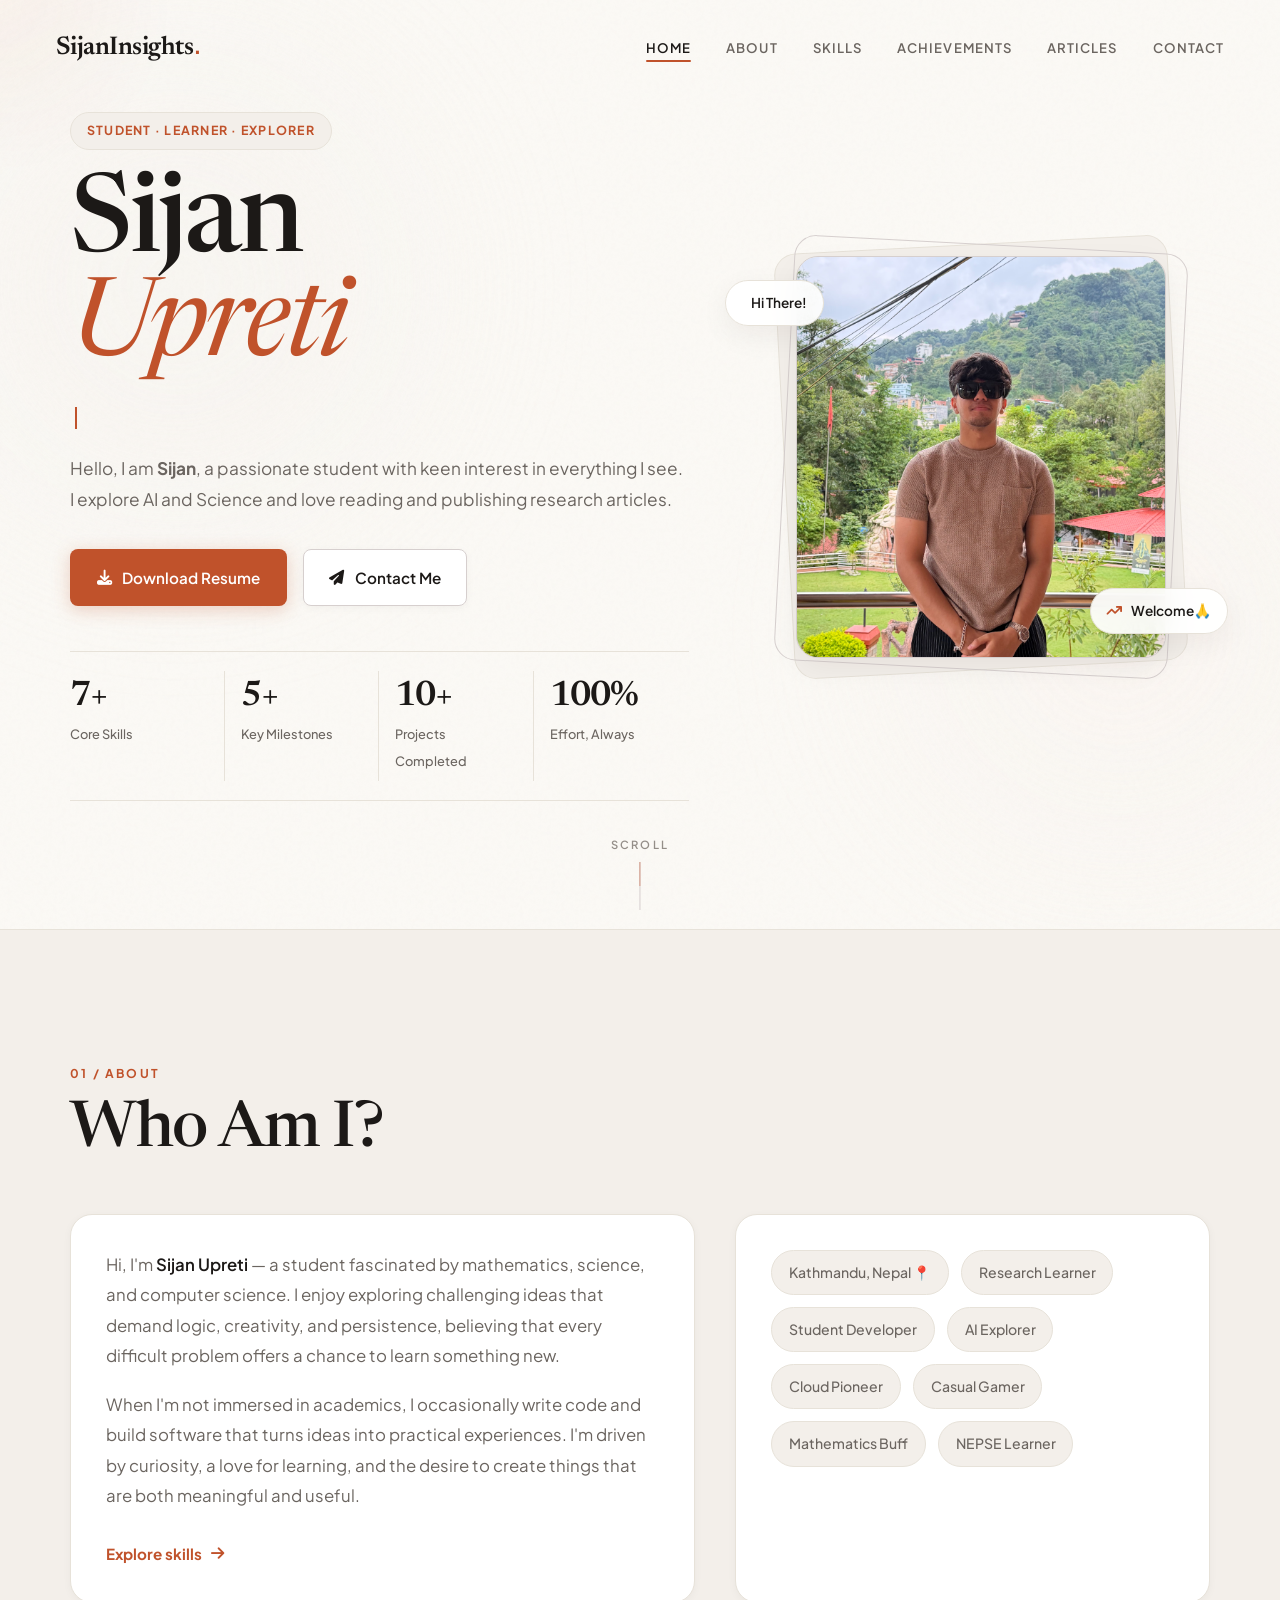
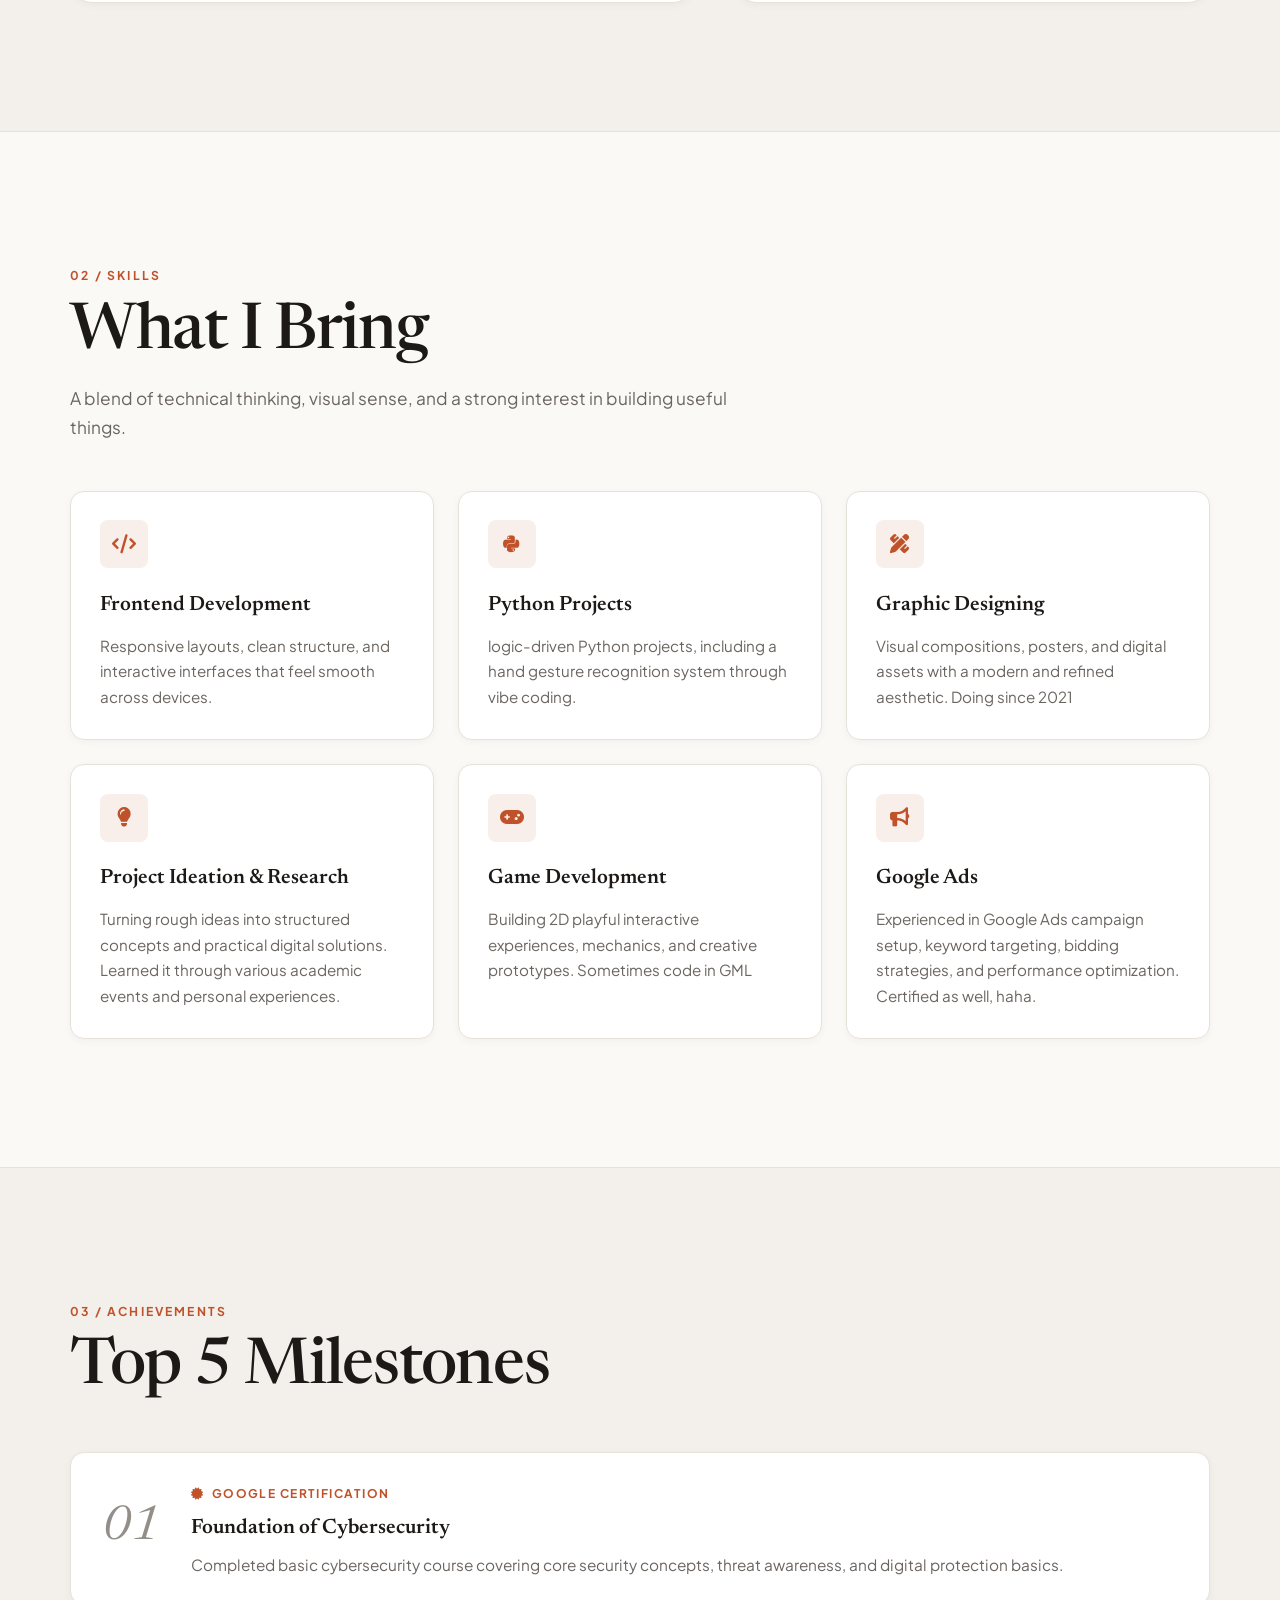
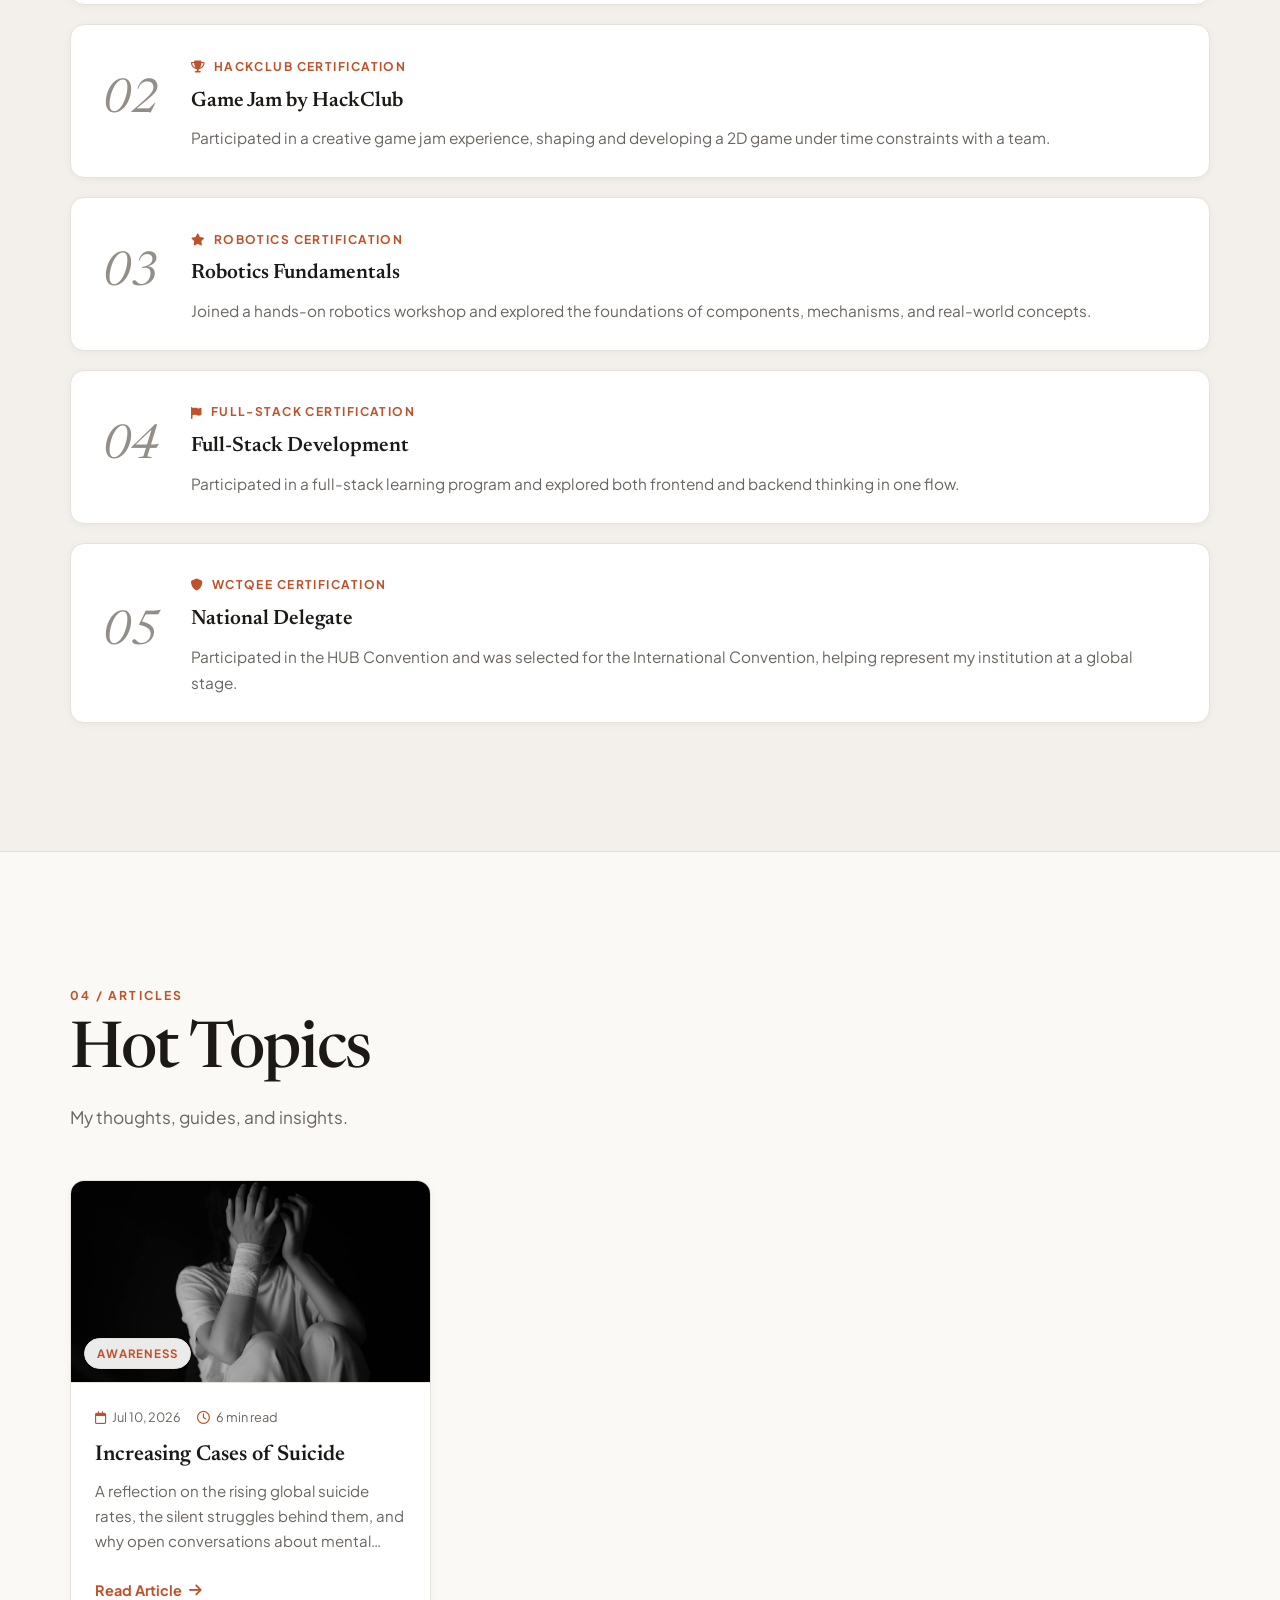
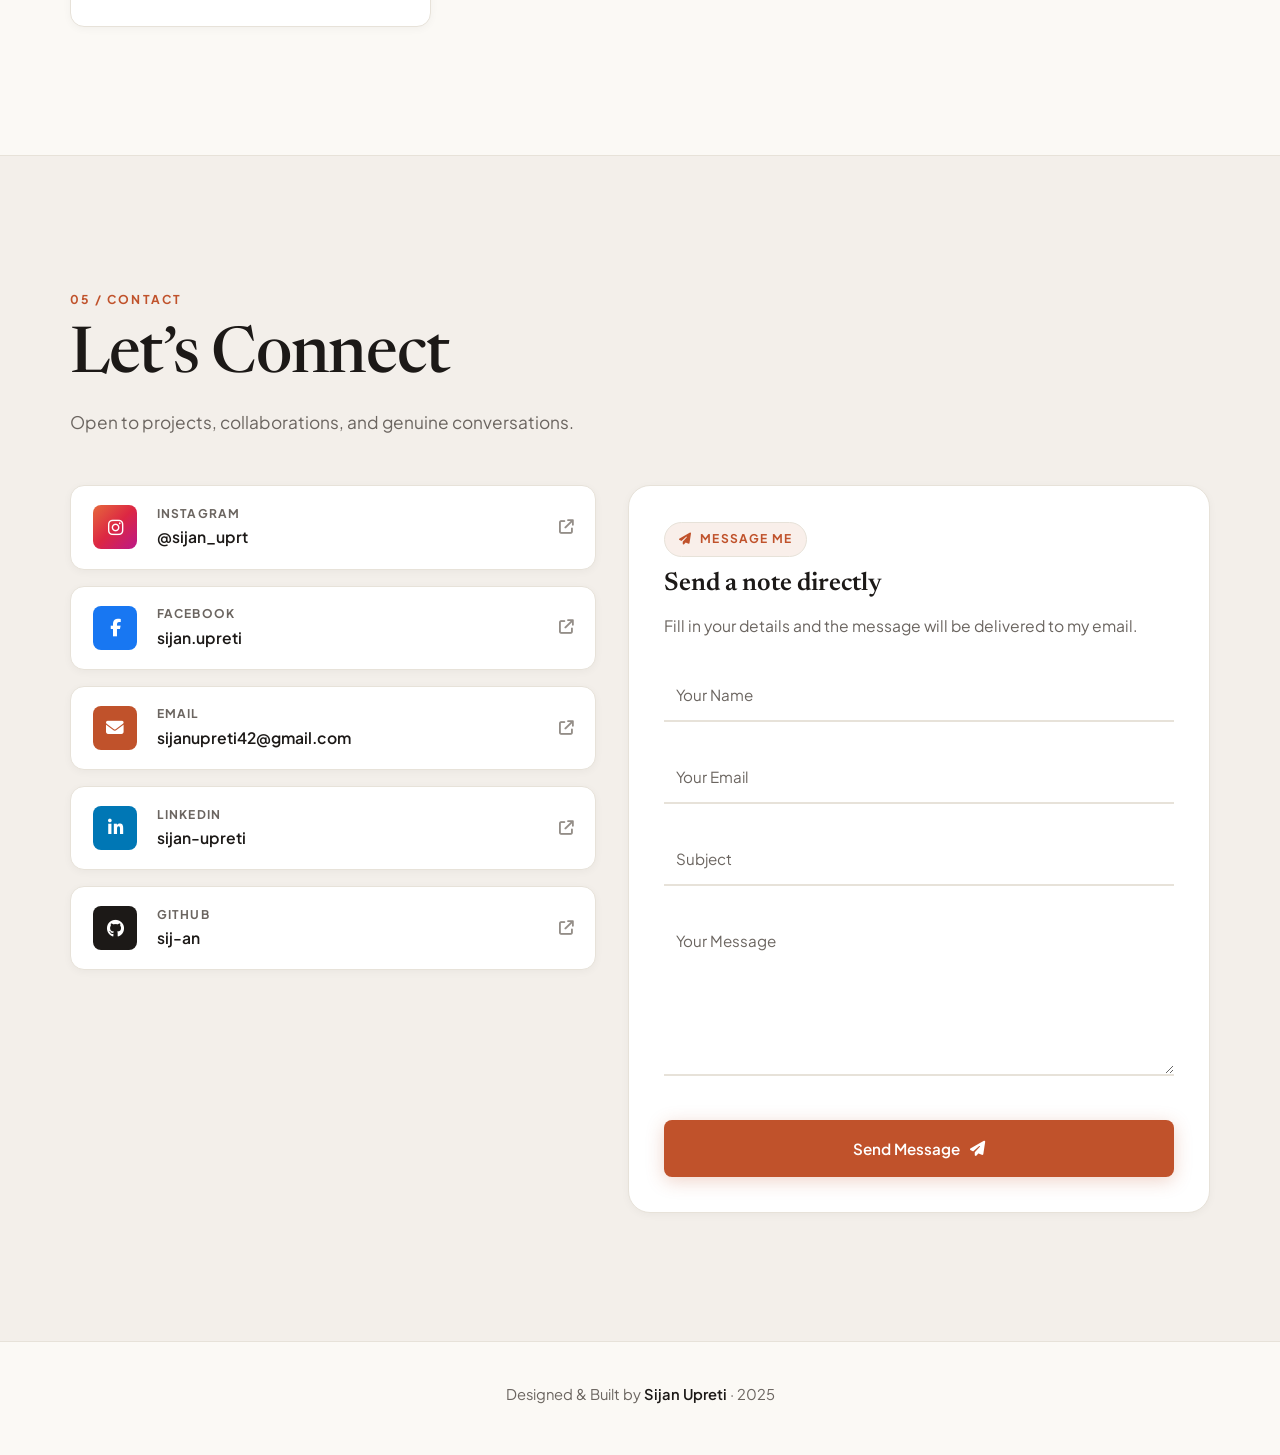
==== commit 0631d47d: "theme" ====
--- a/index.html
+++ b/index.html
@@ -210,7 +210,7 @@
             <p>Building 2D playful interactive experiences, mechanics, and creative prototypes. Sometimes code in GML</p>
           </article>
 
-          <article class="skill-card skill-card-highlight reveal">
+          <article class="skill-card reveal">
             <div class="skill-icon"><i class="fa-solid fa-bullhorn"></i></div>
             <h3>Google Ads</h3>
             <p>Experienced in Google Ads campaign setup, keyword targeting, bidding strategies, and performance
--- a/style.css
+++ b/style.css
@@ -297,7 +297,7 @@
   transition: var(--transition);
 }
 
-.hamburger span + span {
+.hamburger span+span {
   margin-top: 6px;
 }
 
@@ -669,7 +669,7 @@
   line-height: 1.8;
 }
 
-.about-text p + p {
+.about-text p+p {
   margin-top: 1.2rem;
 }
 
@@ -783,10 +783,7 @@
   line-height: 1.7;
 }
 
-.skill-card-highlight {
-  background: var(--bg-elevated);
-  border-color: var(--border-strong);
-}
+
 
 /* =========================================
    ACHIEVEMENTS SECTION
@@ -1180,10 +1177,10 @@
 }
 
 /* Floating label effect */
-.form-group input:focus ~ label,
-.form-group input:not(:placeholder-shown) ~ label,
-.form-group textarea:focus ~ label,
-.form-group textarea:not(:placeholder-shown) ~ label {
+.form-group input:focus~label,
+.form-group input:not(:placeholder-shown)~label,
+.form-group textarea:focus~label,
+.form-group textarea:not(:placeholder-shown)~label {
   transform: translateY(-24px);
   font-size: 0.78rem;
   font-weight: 600;
@@ -1310,10 +1307,13 @@
 }
 
 @keyframes pulse {
-  0%, 100% {
+
+  0%,
+  100% {
     transform: translateY(-100%);
     opacity: 0.3;
   }
+
   50% {
     transform: translateY(100%);
     opacity: 1;
@@ -1324,6 +1324,7 @@
    RESPONSIVE BREAKPOINTS
 ========================================= */
 @media (max-width: 980px) {
+
   .hero-content,
   .contact-layout,
   .about-grid {
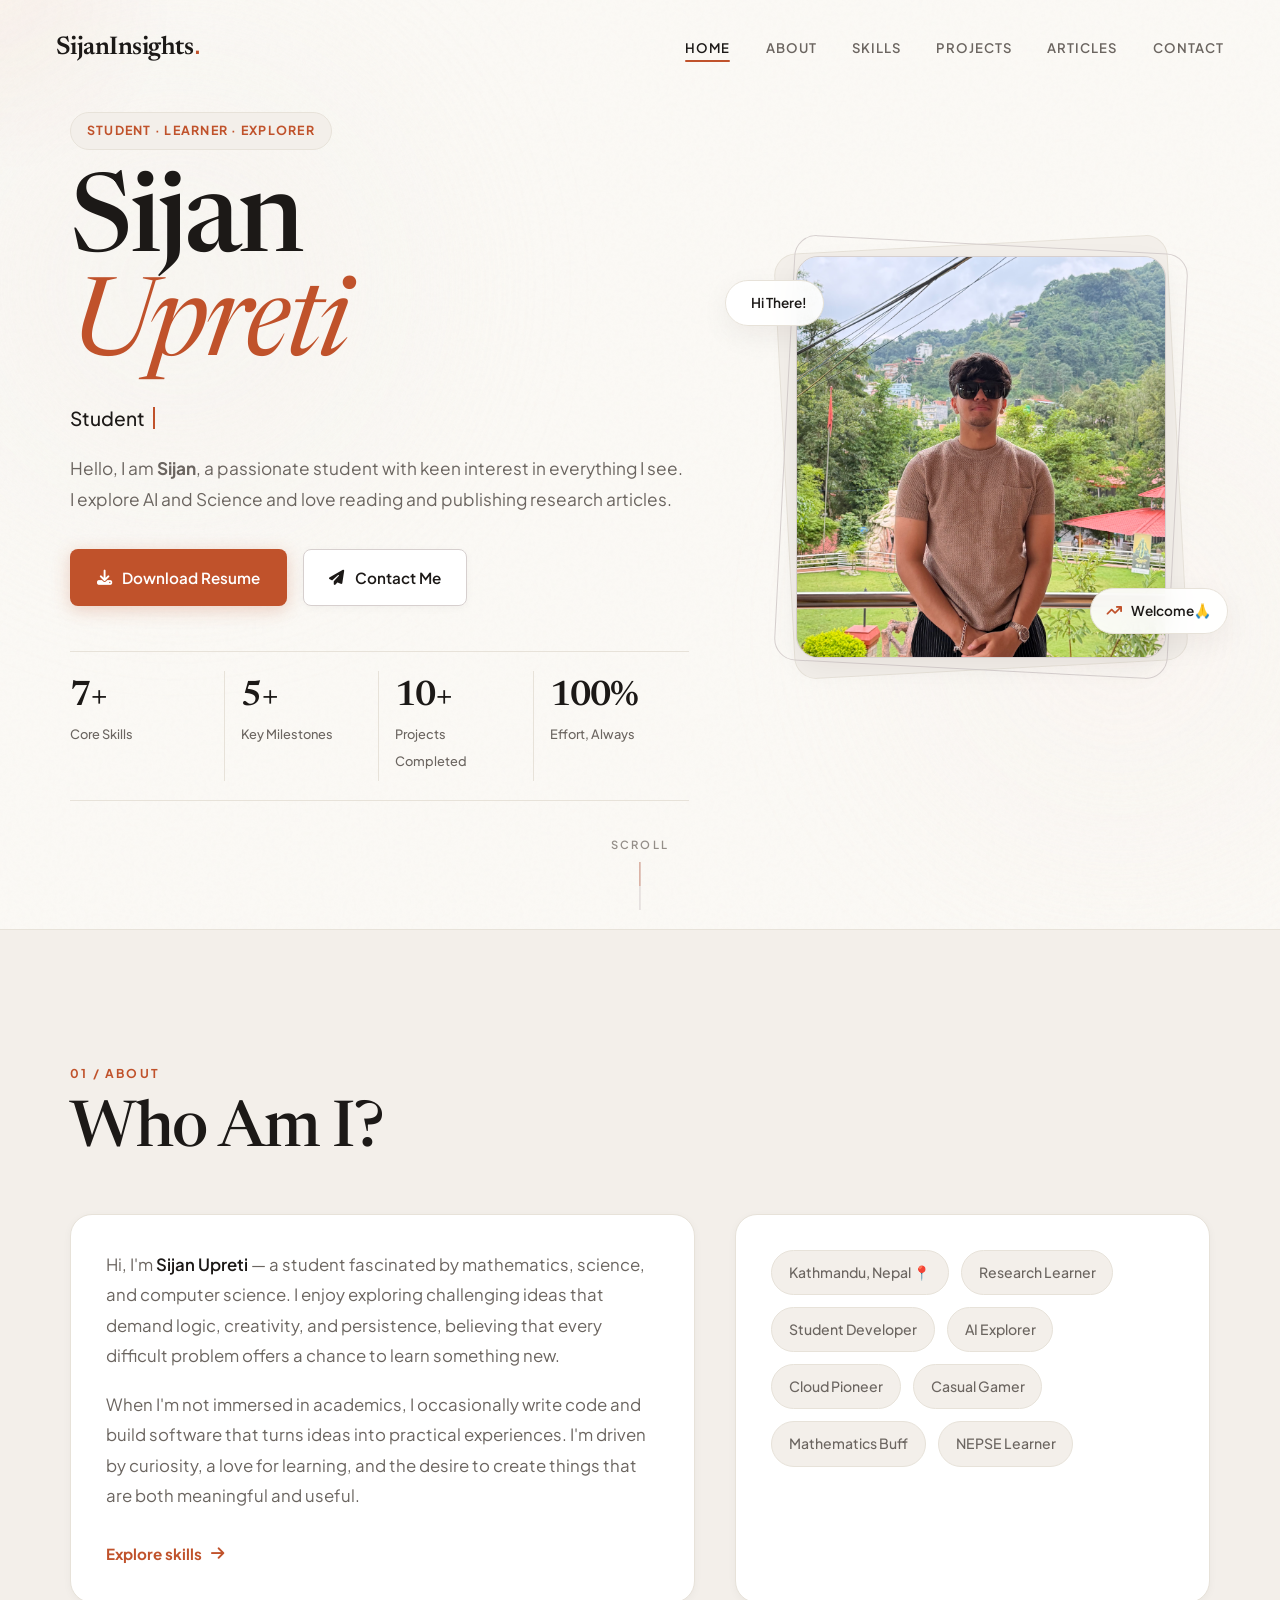
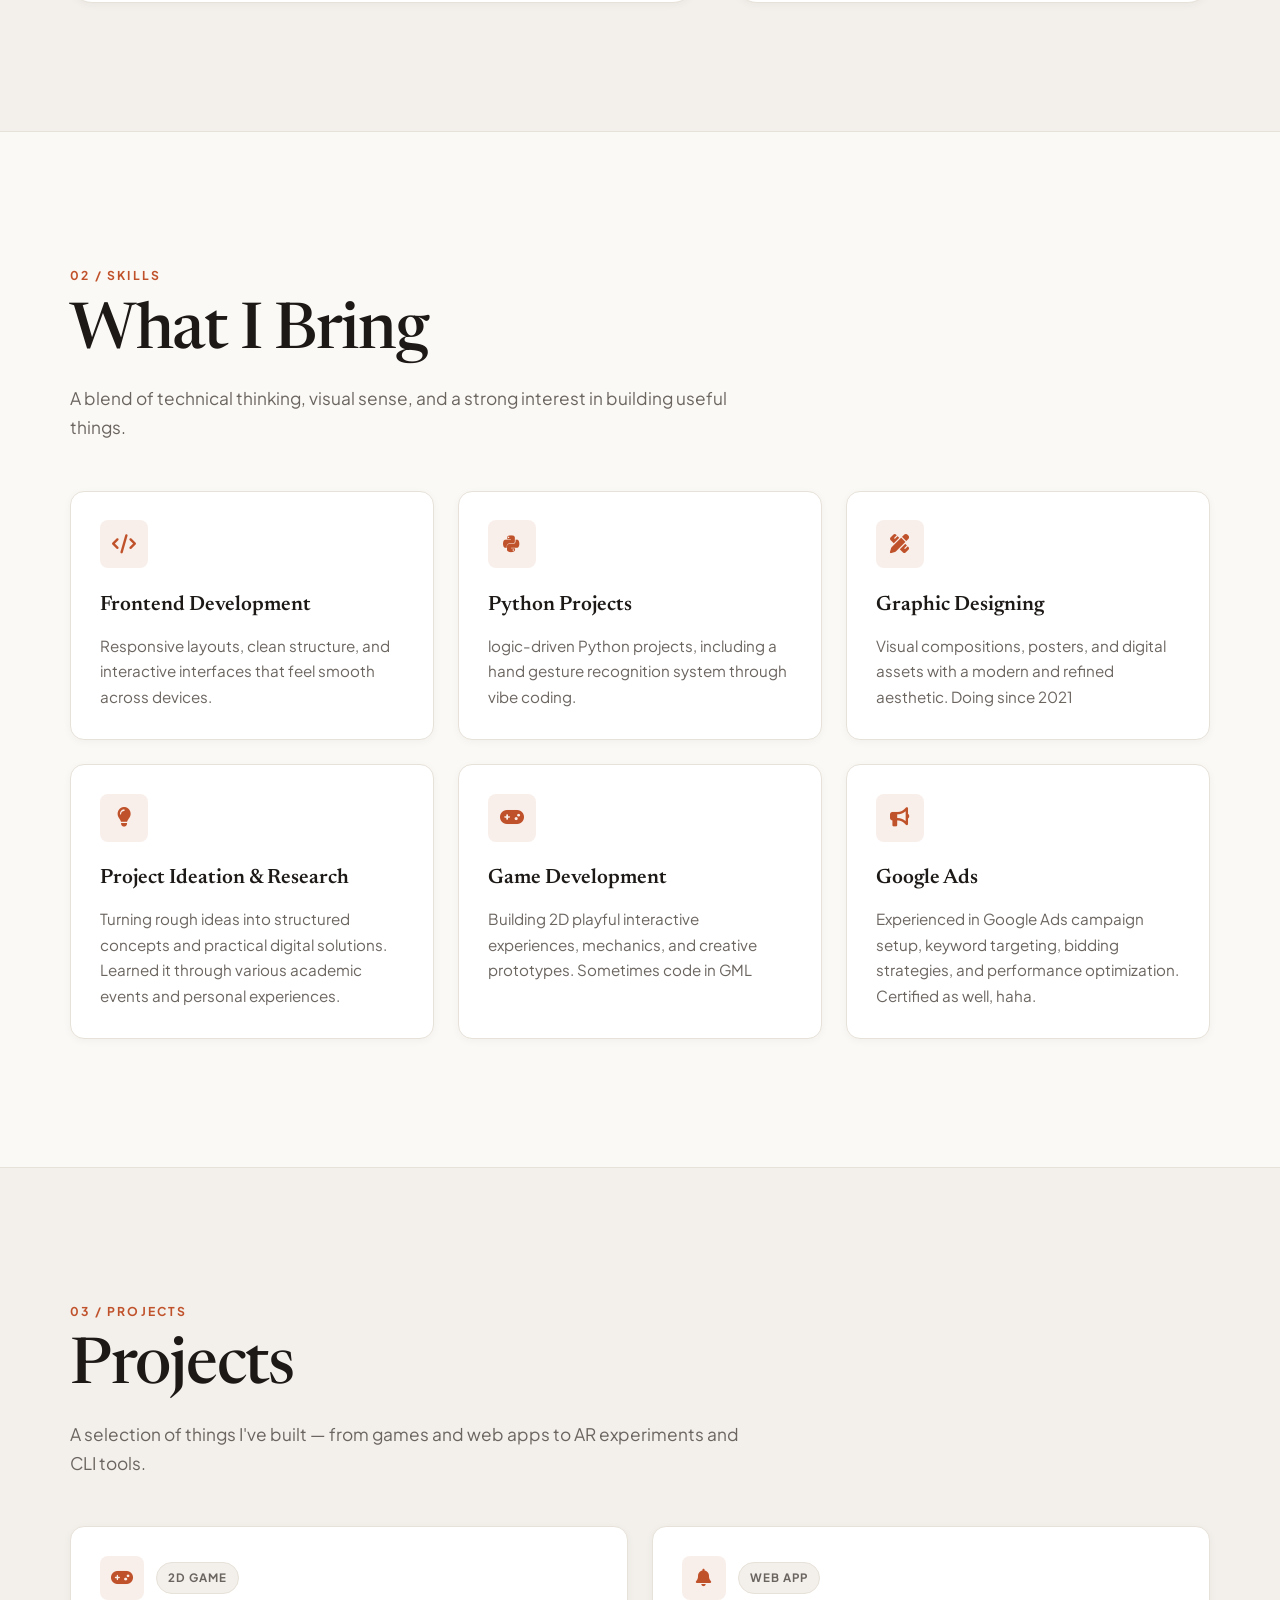
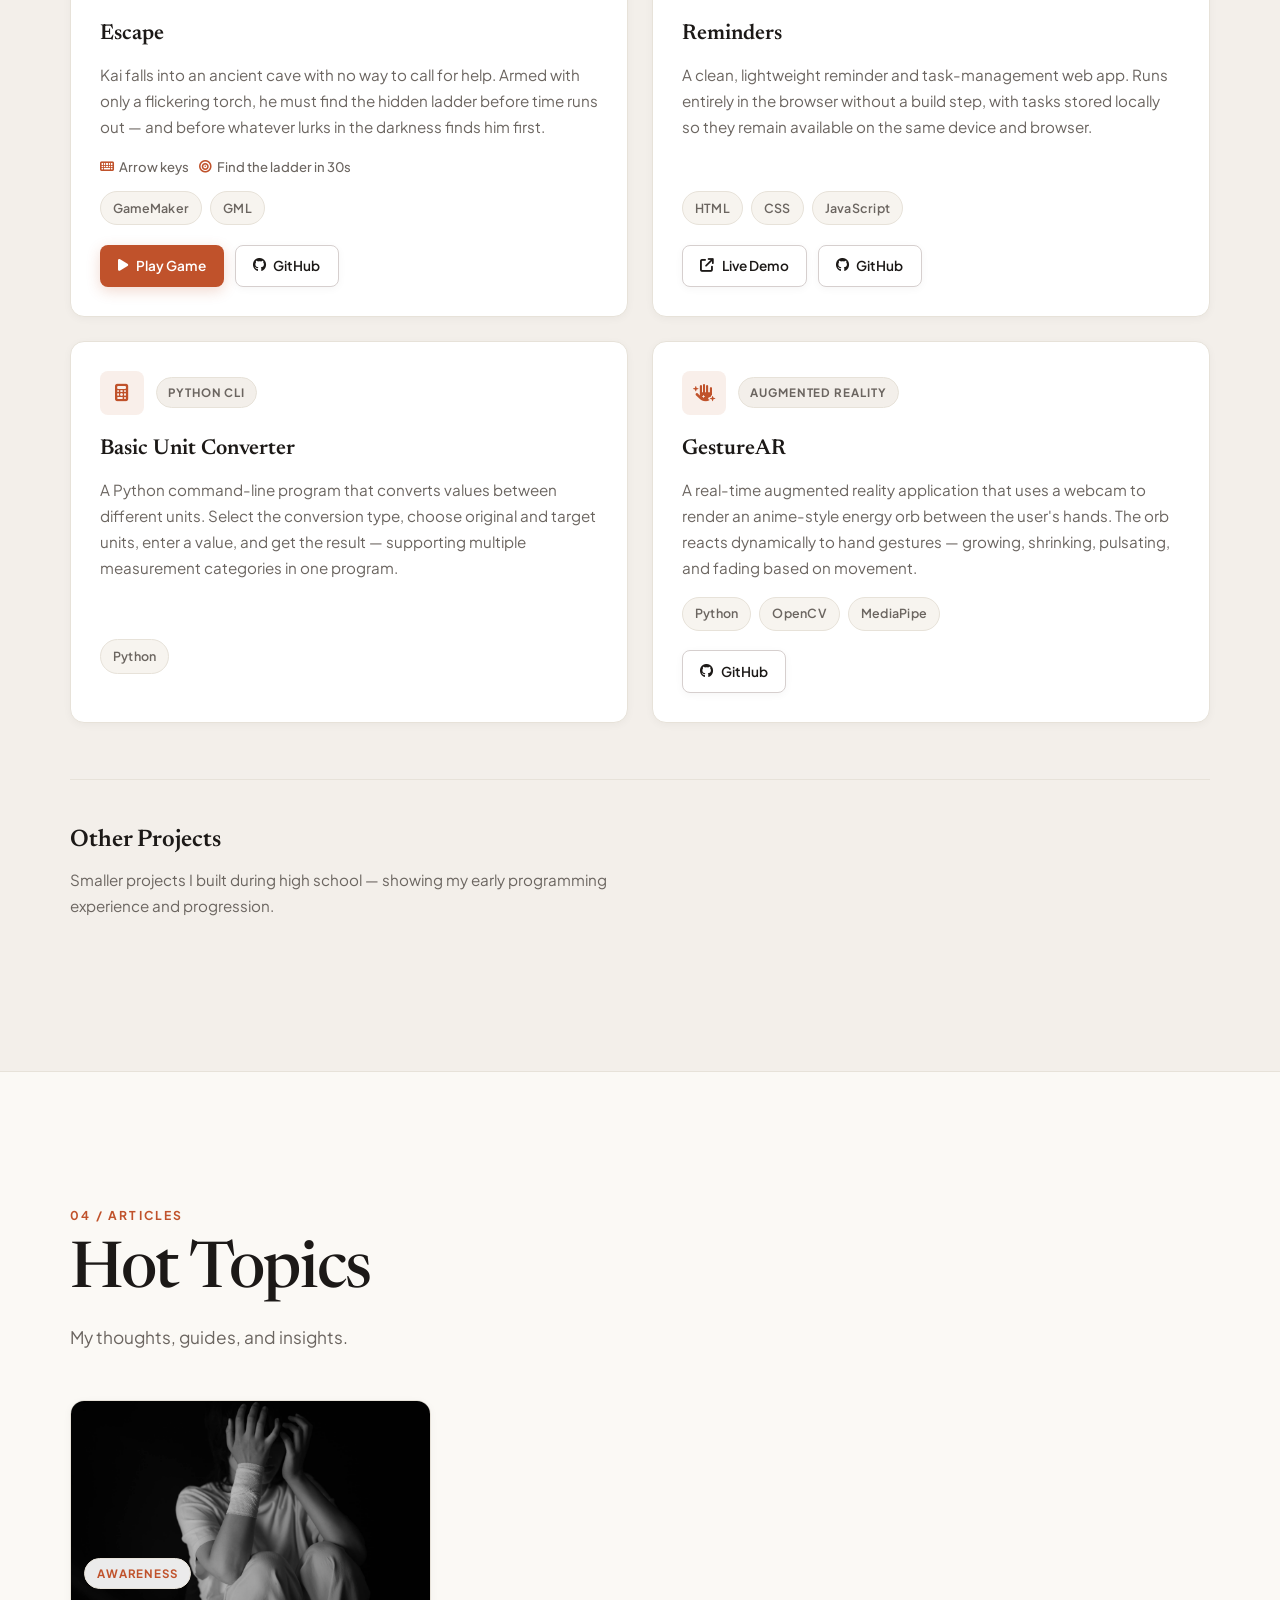
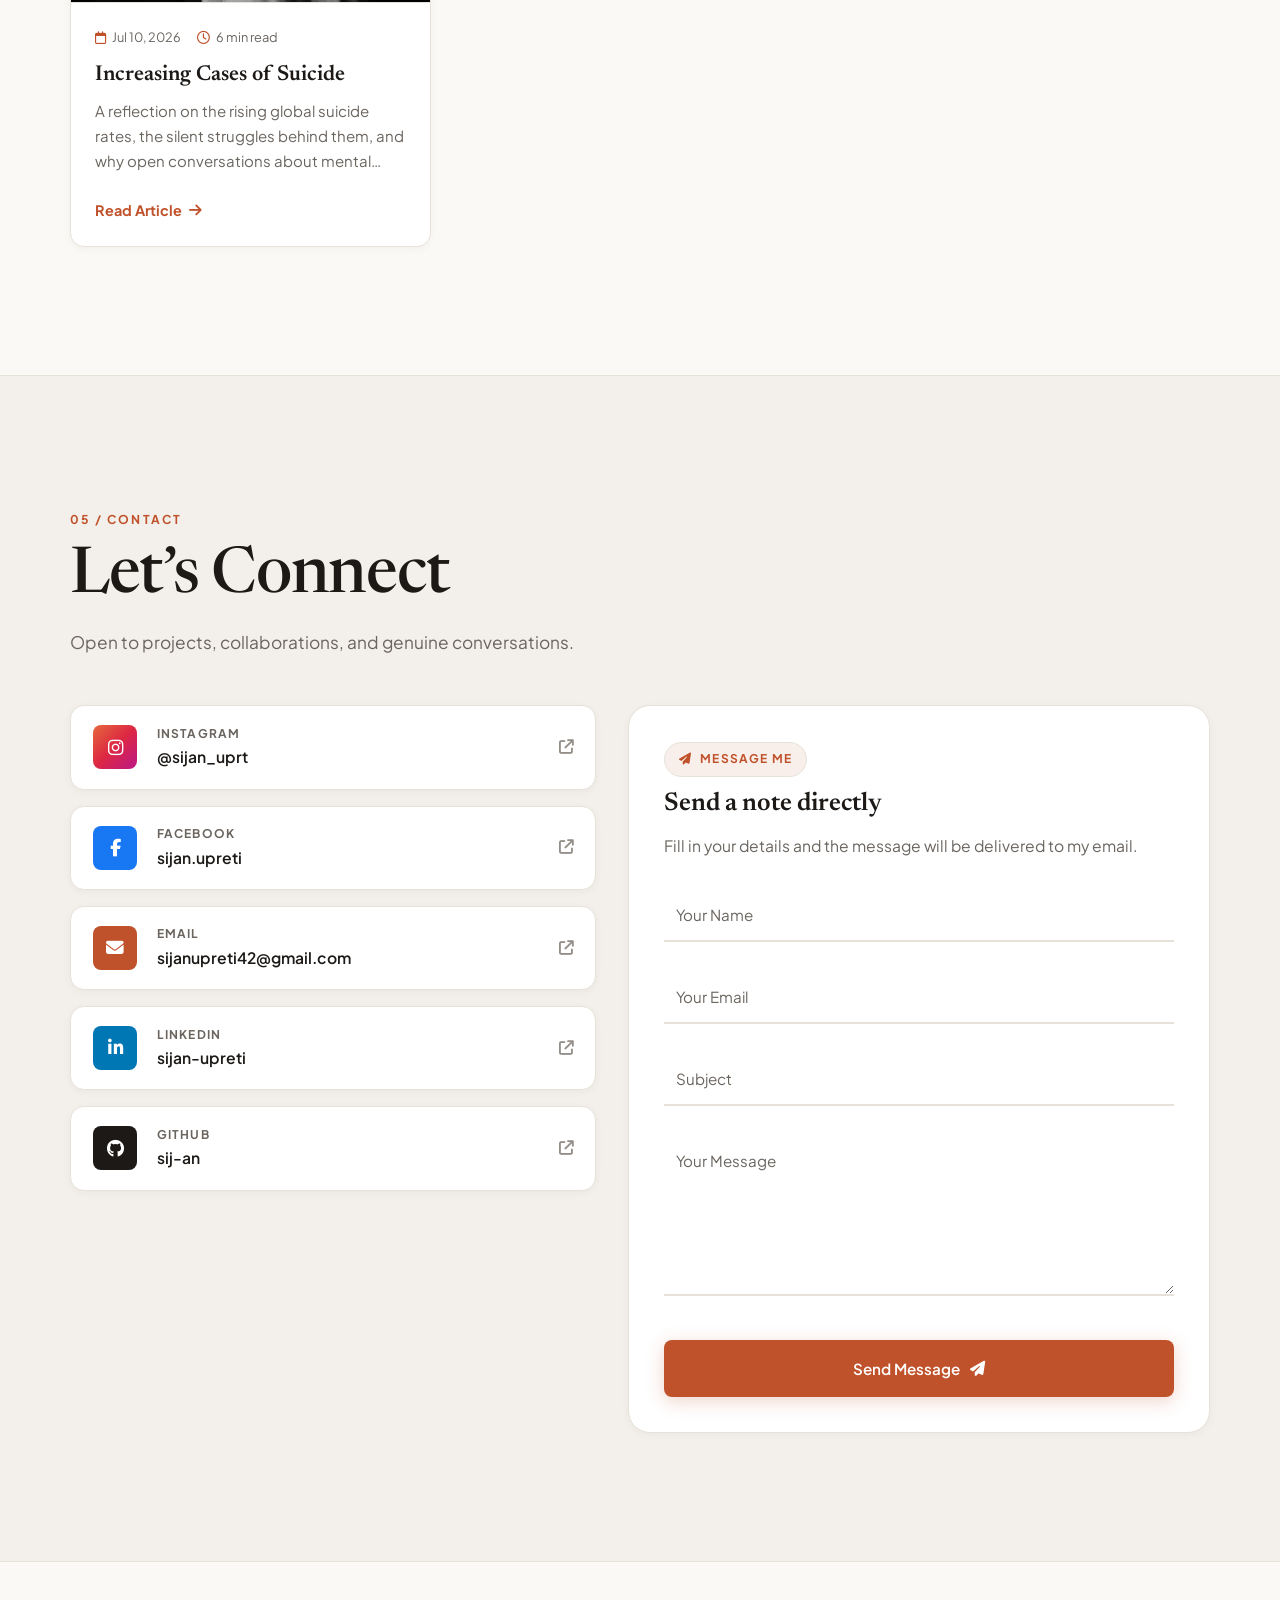
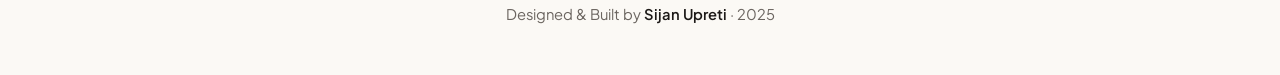
==== commit c6c68d9c: "->projects" ====
--- a/index.html
+++ b/index.html
@@ -37,7 +37,7 @@
         <li><a href="#home" class="nav-link active">Home</a></li>
         <li><a href="#about" class="nav-link">About</a></li>
         <li><a href="#skills" class="nav-link">Skills</a></li>
-        <li><a href="#achievements" class="nav-link">Achievements</a></li>
+        <li><a href="#projects" class="nav-link">Projects</a></li>
         <li><a href="#articles" class="nav-link">Articles</a></li>
         <li><a href="#contact" class="nav-link">Contact</a></li>
       </ul>
@@ -220,63 +220,118 @@
       </div>
     </section>
 
-    <section class="section achievements-section" id="achievements">
+    <section class="section projects-section" id="projects">
       <div class="container">
         <div class="section-heading reveal">
-          <p class="section-label">03 / Achievements</p>
-          <h2 class="section-title">Top 5 Milestones</h2>
-        </div>
-
-        <div class="timeline">
-          <article class="achievement-card reveal">
-            <div class="ach-number">01</div>
-            <div class="ach-body">
-              <div class="ach-badge"><i class="fa-solid fa-certificate"></i> Google Certification</div>
-              <h3>Foundation of Cybersecurity</h3>
-              <p>Completed basic cybersecurity course covering core security concepts, threat awareness, and digital
-                protection basics.</p>
-            </div>
-          </article>
-
-          <article class="achievement-card reveal">
-            <div class="ach-number">02</div>
-            <div class="ach-body">
-              <div class="ach-badge"><i class="fa-solid fa-trophy"></i> HackClub Certification</div>
-              <h3>Game Jam by HackClub</h3>
-              <p>Participated in a creative game jam experience, shaping and developing a 2D game under time constraints
-                with a team.</p>
-            </div>
-          </article>
-
-          <article class="achievement-card reveal">
-            <div class="ach-number">03</div>
-            <div class="ach-body">
-              <div class="ach-badge"><i class="fa-solid fa-star"></i> Robotics Certification</div>
-              <h3>Robotics Fundamentals</h3>
-              <p>Joined a hands-on robotics workshop and explored the foundations of components, mechanisms, and
-                real-world concepts.</p>
-            </div>
-          </article>
-
-          <article class="achievement-card reveal">
-            <div class="ach-number">04</div>
-            <div class="ach-body">
-              <div class="ach-badge"><i class="fa-solid fa-flag"></i> Full-Stack Certification</div>
-              <h3>Full-Stack Development</h3>
-              <p>Participated in a full-stack learning program and explored both frontend and backend thinking in one
-                flow.</p>
-            </div>
-          </article>
-
-          <article class="achievement-card reveal">
-            <div class="ach-number">05</div>
-            <div class="ach-body">
-              <div class="ach-badge"><i class="fa-solid fa-shield"></i> WCTQEE Certification</div>
-              <h3>National Delegate</h3>
-              <p>Participated in the HUB Convention and was selected for the International Convention, helping represent
-                my institution at a global stage.</p>
-            </div>
-          </article>
+          <p class="section-label">03 / Projects</p>
+          <h2 class="section-title">Projects</h2>
+          <p class="section-subtitle">
+            A selection of things I've built — from games and web apps to AR experiments and CLI tools.
+          </p>
+        </div>
+
+        <div class="projects-grid">
+          <!-- Project 1: Escape -->
+          <article class="project-card reveal">
+            <div class="project-card-header">
+              <div class="project-icon"><i class="fa-solid fa-gamepad"></i></div>
+              <span class="project-type">2D Game</span>
+            </div>
+            <h3 class="project-name">Escape</h3>
+            <p class="project-desc">
+              Kai falls into an ancient cave with no way to call for help. Armed with only a flickering torch, he must find the hidden ladder before time runs out — and before whatever lurks in the darkness finds him first.
+            </p>
+            <div class="project-details">
+              <span class="project-detail"><i class="fa-solid fa-keyboard"></i> Arrow keys</span>
+              <span class="project-detail"><i class="fa-solid fa-bullseye"></i> Find the ladder in 30s</span>
+            </div>
+            <div class="project-tech">
+              <span class="tech-tag">GameMaker</span>
+              <span class="tech-tag">GML</span>
+            </div>
+            <div class="project-links">
+              <a href="https://sijan-64.itch.io/escape" target="_blank" rel="noreferrer" class="btn btn-primary btn-sm project-btn-play">
+                <i class="fa-solid fa-play"></i> Play Game
+              </a>
+              <a href="https://github.com/sij-an/GAME" target="_blank" rel="noreferrer" class="btn btn-secondary btn-sm">
+                <i class="fa-brands fa-github"></i> GitHub
+              </a>
+            </div>
+          </article>
+
+          <!-- Project 2: Reminders -->
+          <article class="project-card reveal">
+            <div class="project-card-header">
+              <div class="project-icon"><i class="fa-solid fa-bell"></i></div>
+              <span class="project-type">Web App</span>
+            </div>
+            <h3 class="project-name">Reminders</h3>
+            <p class="project-desc">
+              A clean, lightweight reminder and task-management web app. Runs entirely in the browser without a build step, with tasks stored locally so they remain available on the same device and browser.
+            </p>
+            <div class="project-tech">
+              <span class="tech-tag">HTML</span>
+              <span class="tech-tag">CSS</span>
+              <span class="tech-tag">JavaScript</span>
+            </div>
+            <div class="project-links">
+              <a href="https://sij-an.github.io/Reminders/" target="_blank" rel="noreferrer" class="btn btn-secondary btn-sm">
+                <i class="fa-solid fa-arrow-up-right-from-square"></i> Live Demo
+              </a>
+              <a href="https://github.com/sij-an/Reminders" target="_blank" rel="noreferrer" class="btn btn-secondary btn-sm">
+                <i class="fa-brands fa-github"></i> GitHub
+              </a>
+            </div>
+          </article>
+
+          <!-- Project 3: Basic Unit Converter -->
+          <article class="project-card reveal">
+            <div class="project-card-header">
+              <div class="project-icon"><i class="fa-solid fa-calculator"></i></div>
+              <span class="project-type">Python CLI</span>
+            </div>
+            <h3 class="project-name">Basic Unit Converter</h3>
+            <p class="project-desc">
+              A Python command-line program that converts values between different units. Select the conversion type, choose original and target units, enter a value, and get the result — supporting multiple measurement categories in one program.
+            </p>
+            <div class="project-tech">
+              <span class="tech-tag">Python</span>
+            </div>
+            <!-- No links for this project -->
+          </article>
+
+          <!-- Project 4: GestureAR -->
+          <article class="project-card reveal">
+            <div class="project-card-header">
+              <div class="project-icon"><i class="fa-solid fa-hand-sparkles"></i></div>
+              <span class="project-type">Augmented Reality</span>
+            </div>
+            <h3 class="project-name">GestureAR</h3>
+            <p class="project-desc">
+              A real-time augmented reality application that uses a webcam to render an anime-style energy orb between the user's hands. The orb reacts dynamically to hand gestures — growing, shrinking, pulsating, and fading based on movement.
+            </p>
+            <div class="project-tech">
+              <span class="tech-tag">Python</span>
+              <span class="tech-tag">OpenCV</span>
+              <span class="tech-tag">MediaPipe</span>
+            </div>
+            <div class="project-links">
+              <a href="https://github.com/sij-an/dragonball" target="_blank" rel="noreferrer" class="btn btn-secondary btn-sm">
+                <i class="fa-brands fa-github"></i> GitHub
+              </a>
+            </div>
+          </article>
+        </div>
+
+        <!-- Other Projects Subsection -->
+        <div class="other-projects-wrapper reveal">
+          <div class="other-projects-heading">
+            <h3 class="other-projects-title">Other Projects</h3>
+            <p class="other-projects-subtitle">Smaller projects I built during high school — showing my early programming experience and progression.</p>
+          </div>
+          <div class="other-projects-grid">
+            <!-- Placeholder cards — details to be added later -->
+          </div>
         </div>
       </div>
     </section>
--- a/style.css
+++ b/style.css
@@ -786,77 +786,183 @@
 
 
 /* =========================================
-   ACHIEVEMENTS SECTION
+   PROJECTS SECTION
 ========================================= */
-.achievements-section {
+.projects-section {
   background: var(--bg-subtle);
   border-top: 1px solid var(--border);
   border-bottom: 1px solid var(--border);
 }
 
-.timeline {
+.projects-grid {
   display: grid;
-  gap: 1.2rem;
-}
-
-.achievement-card {
-  display: grid;
-  grid-template-columns: auto 1fr;
-  gap: 2rem;
-  padding: 1.6rem 2rem;
-  align-items: center;
+  grid-template-columns: repeat(2, minmax(0, 1fr));
+  gap: 1.5rem;
+}
+
+.project-card {
+  position: relative;
+  display: flex;
+  flex-direction: column;
   border: 1px solid var(--border);
   background: var(--bg-card);
   border-radius: var(--radius);
+  padding: 1.8rem;
   box-shadow: var(--shadow-sm);
-  transition: transform var(--transition), box-shadow var(--transition), border-color var(--transition);
-}
-
-.achievement-card:hover {
+  transition: transform var(--transition), border-color var(--transition), box-shadow var(--transition);
+}
+
+.project-card:hover {
   border-color: var(--accent);
   box-shadow: var(--shadow-md);
-  transform: translateX(6px);
-}
-
-.ach-number {
+  transform: translateY(-4px);
+}
+
+.project-card-header {
+  display: flex;
+  align-items: center;
+  gap: 0.75rem;
+  margin-bottom: 1rem;
+}
+
+.project-icon {
+  width: 44px;
+  height: 44px;
+  display: grid;
+  place-items: center;
+  border-radius: var(--radius-sm);
+  background: var(--accent-light);
+  color: var(--accent);
+  font-size: 1.1rem;
+  flex-shrink: 0;
+}
+
+.project-type {
+  display: inline-flex;
+  align-items: center;
+  padding: 0.3rem 0.7rem;
+  border-radius: 999px;
+  border: 1px solid var(--border);
+  background: var(--bg-subtle);
+  color: var(--text-muted);
+  font-size: 0.72rem;
+  font-weight: 700;
+  text-transform: uppercase;
+  letter-spacing: 0.08em;
+}
+
+.project-name {
   font-family: var(--font-head);
-  font-size: 3rem;
-  font-weight: 400;
-  font-style: italic;
-  line-height: 1;
-  color: var(--text-light);
-  min-width: 3.2rem;
-  transition: color var(--transition);
-}
-
-.achievement-card:hover .ach-number {
-  color: var(--accent);
-}
-
-.ach-badge {
+  font-size: 1.35rem;
+  font-weight: 600;
+  margin-bottom: 0.6rem;
+  color: var(--text);
+}
+
+.project-desc {
+  color: var(--text-muted);
+  font-size: 0.95rem;
+  line-height: 1.7;
+  margin-bottom: 1rem;
+  flex-grow: 1;
+}
+
+.project-details {
+  display: flex;
+  flex-wrap: wrap;
+  gap: 0.6rem;
+  margin-bottom: 0.8rem;
+}
+
+.project-detail {
   display: inline-flex;
   align-items: center;
+  gap: 0.35rem;
+  color: var(--text-muted);
+  font-size: 0.82rem;
+  font-weight: 500;
+}
+
+.project-detail i {
+  color: var(--accent);
+  font-size: 0.78rem;
+}
+
+.project-tech {
+  display: flex;
+  flex-wrap: wrap;
+  gap: 0.5rem;
+  margin-bottom: 1.2rem;
+}
+
+.tech-tag {
+  padding: 0.35rem 0.75rem;
+  border-radius: 999px;
+  border: 1px solid var(--border);
+  background: var(--bg-elevated);
+  color: var(--text-muted);
+  font-size: 0.78rem;
+  font-weight: 600;
+  letter-spacing: 0.02em;
+  transition: border-color var(--transition), color var(--transition), background var(--transition);
+}
+
+.project-card:hover .tech-tag {
+  border-color: var(--border-strong);
+}
+
+.project-links {
+  display: flex;
+  flex-wrap: wrap;
+  gap: 0.65rem;
+  margin-top: auto;
+}
+
+.btn-sm {
+  min-height: 40px;
+  padding: 0.55rem 1.1rem;
+  font-size: 0.85rem;
   gap: 0.45rem;
+}
+
+.project-btn-play {
+  box-shadow: 0 4px 14px rgba(192, 82, 43, 0.22);
+}
+
+.project-btn-play:hover {
+  box-shadow: 0 6px 20px rgba(192, 82, 43, 0.3);
+}
+
+/* --- Other Projects Subsection --- */
+.other-projects-wrapper {
+  margin-top: 3.5rem;
+  padding-top: 2.5rem;
+  border-top: 1px solid var(--border);
+}
+
+.other-projects-heading {
+  margin-bottom: 1.5rem;
+}
+
+.other-projects-title {
+  font-family: var(--font-head);
+  font-size: 1.5rem;
+  font-weight: 600;
+  color: var(--text);
   margin-bottom: 0.4rem;
-  color: var(--accent);
-  font-size: 0.75rem;
-  text-transform: uppercase;
-  letter-spacing: 0.12em;
-  font-weight: 700;
-}
-
-.ach-body h3 {
-  font-family: var(--font-head);
-  font-size: 1.3rem;
-  font-weight: 600;
-  margin-bottom: 0.4rem;
-  color: var(--text);
-}
-
-.ach-body p {
-  color: var(--text-muted);
-  font-size: 0.96rem;
+}
+
+.other-projects-subtitle {
+  color: var(--text-muted);
+  font-size: 0.95rem;
   line-height: 1.7;
+  max-width: 600px;
+}
+
+.other-projects-grid {
+  display: grid;
+  grid-template-columns: repeat(3, minmax(0, 1fr));
+  gap: 1rem;
 }
 
 /* =========================================
@@ -1354,6 +1460,14 @@
   }
 
   .skills-grid {
+    grid-template-columns: repeat(2, minmax(0, 1fr));
+  }
+
+  .projects-grid {
+    grid-template-columns: 1fr;
+  }
+
+  .other-projects-grid {
     grid-template-columns: repeat(2, minmax(0, 1fr));
   }
 
@@ -1398,6 +1512,10 @@
     grid-template-columns: 1fr;
   }
 
+  .other-projects-grid {
+    grid-template-columns: 1fr;
+  }
+
   .hero-stats {
     grid-template-columns: repeat(2, minmax(0, 1fr));
     gap: 1rem;
@@ -1410,15 +1528,6 @@
 
   .section {
     padding: 5.5rem 0;
-  }
-
-  .achievement-card {
-    grid-template-columns: 1fr;
-    gap: 0.5rem;
-  }
-
-  .ach-number {
-    font-size: 2.4rem;
   }
 }
 
@@ -1451,7 +1560,7 @@
   .about-text,
   .about-panel,
   .skill-card,
-  .achievement-card {
+  .project-card {
     padding: 1.5rem;
     border-radius: var(--radius);
   }
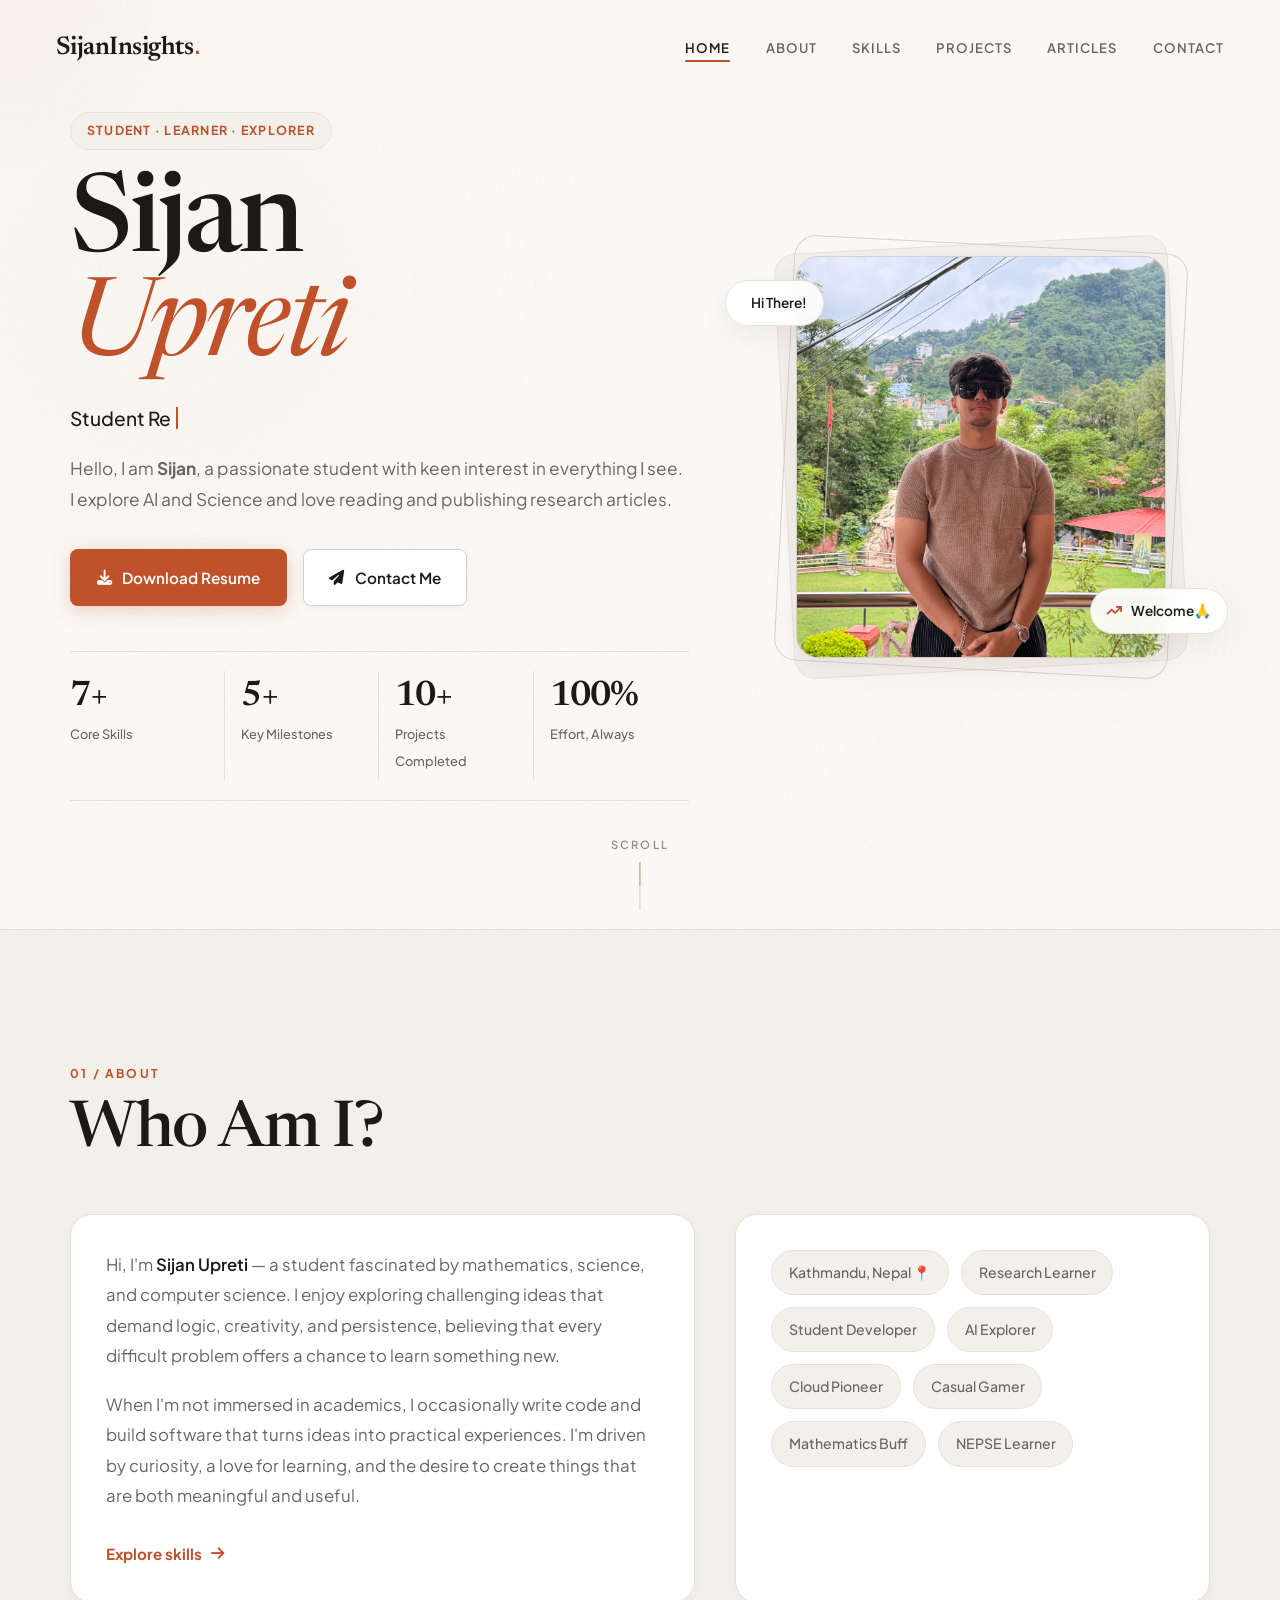
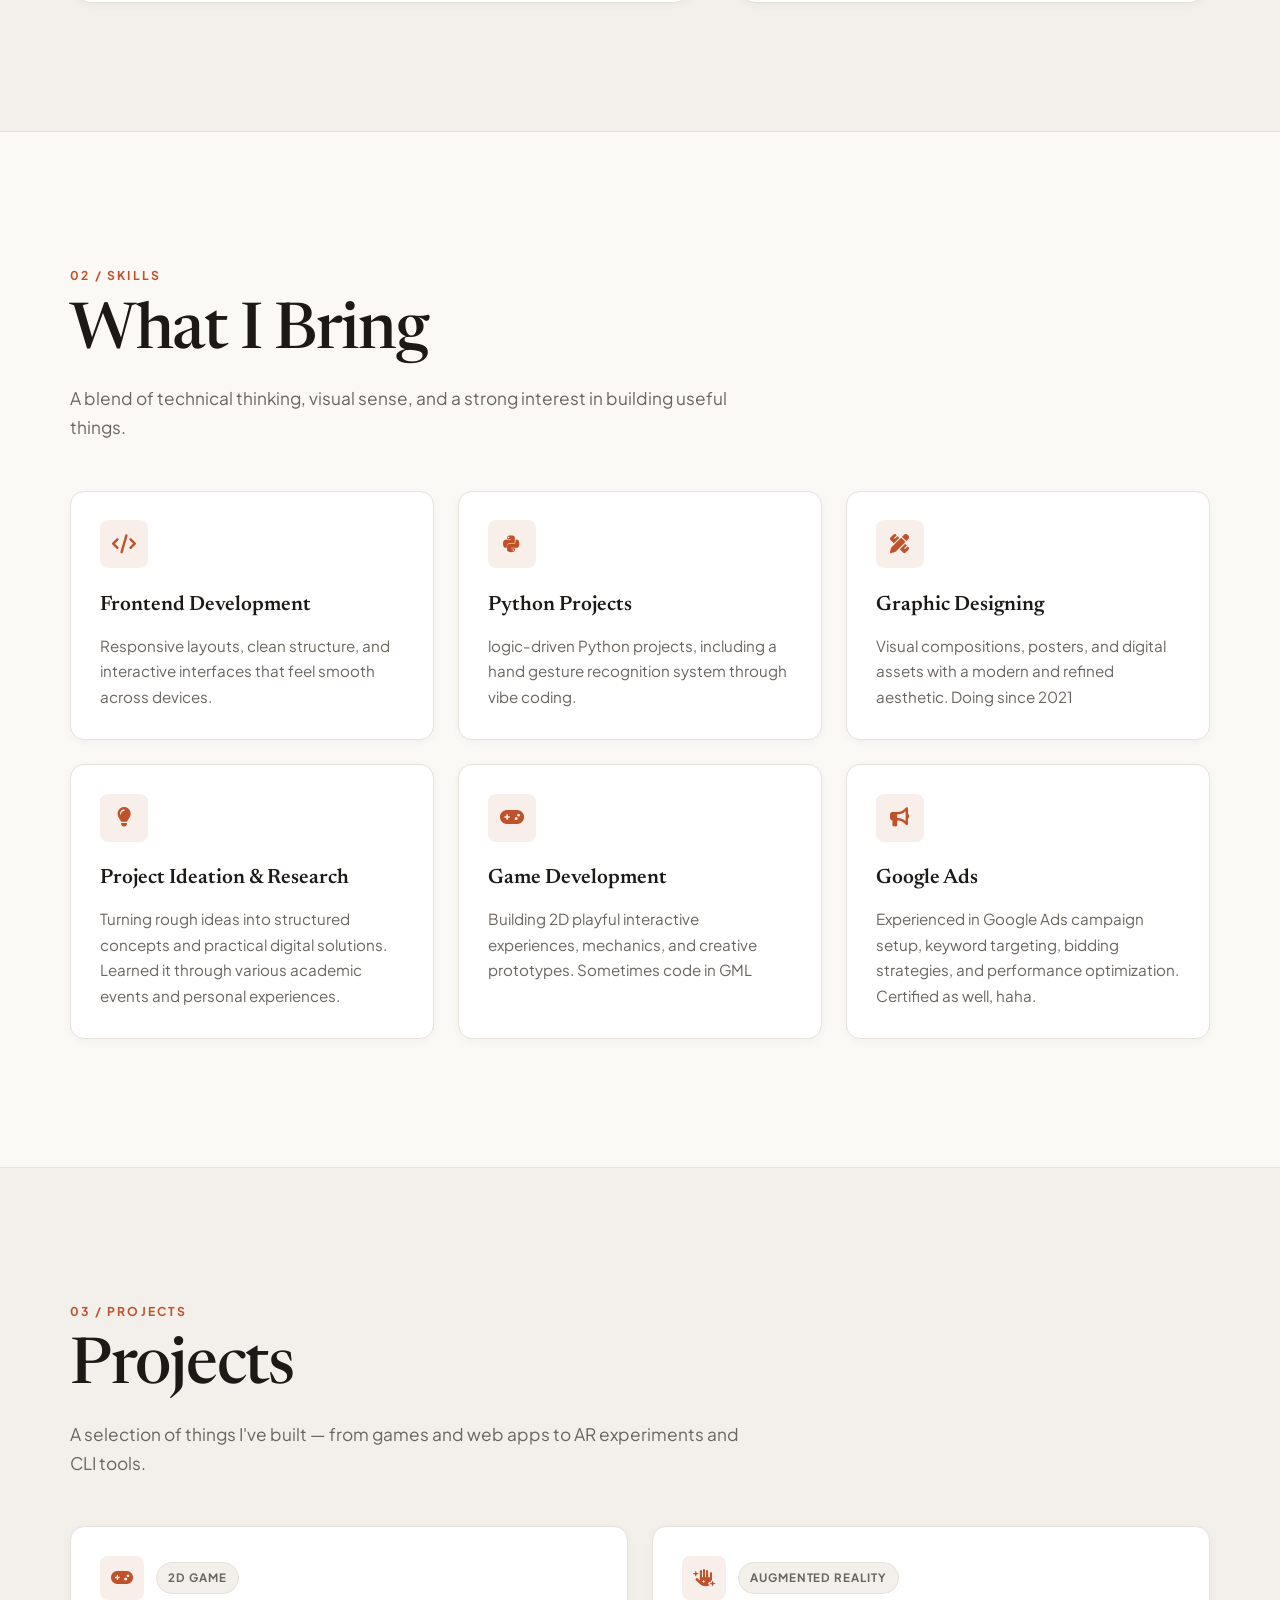
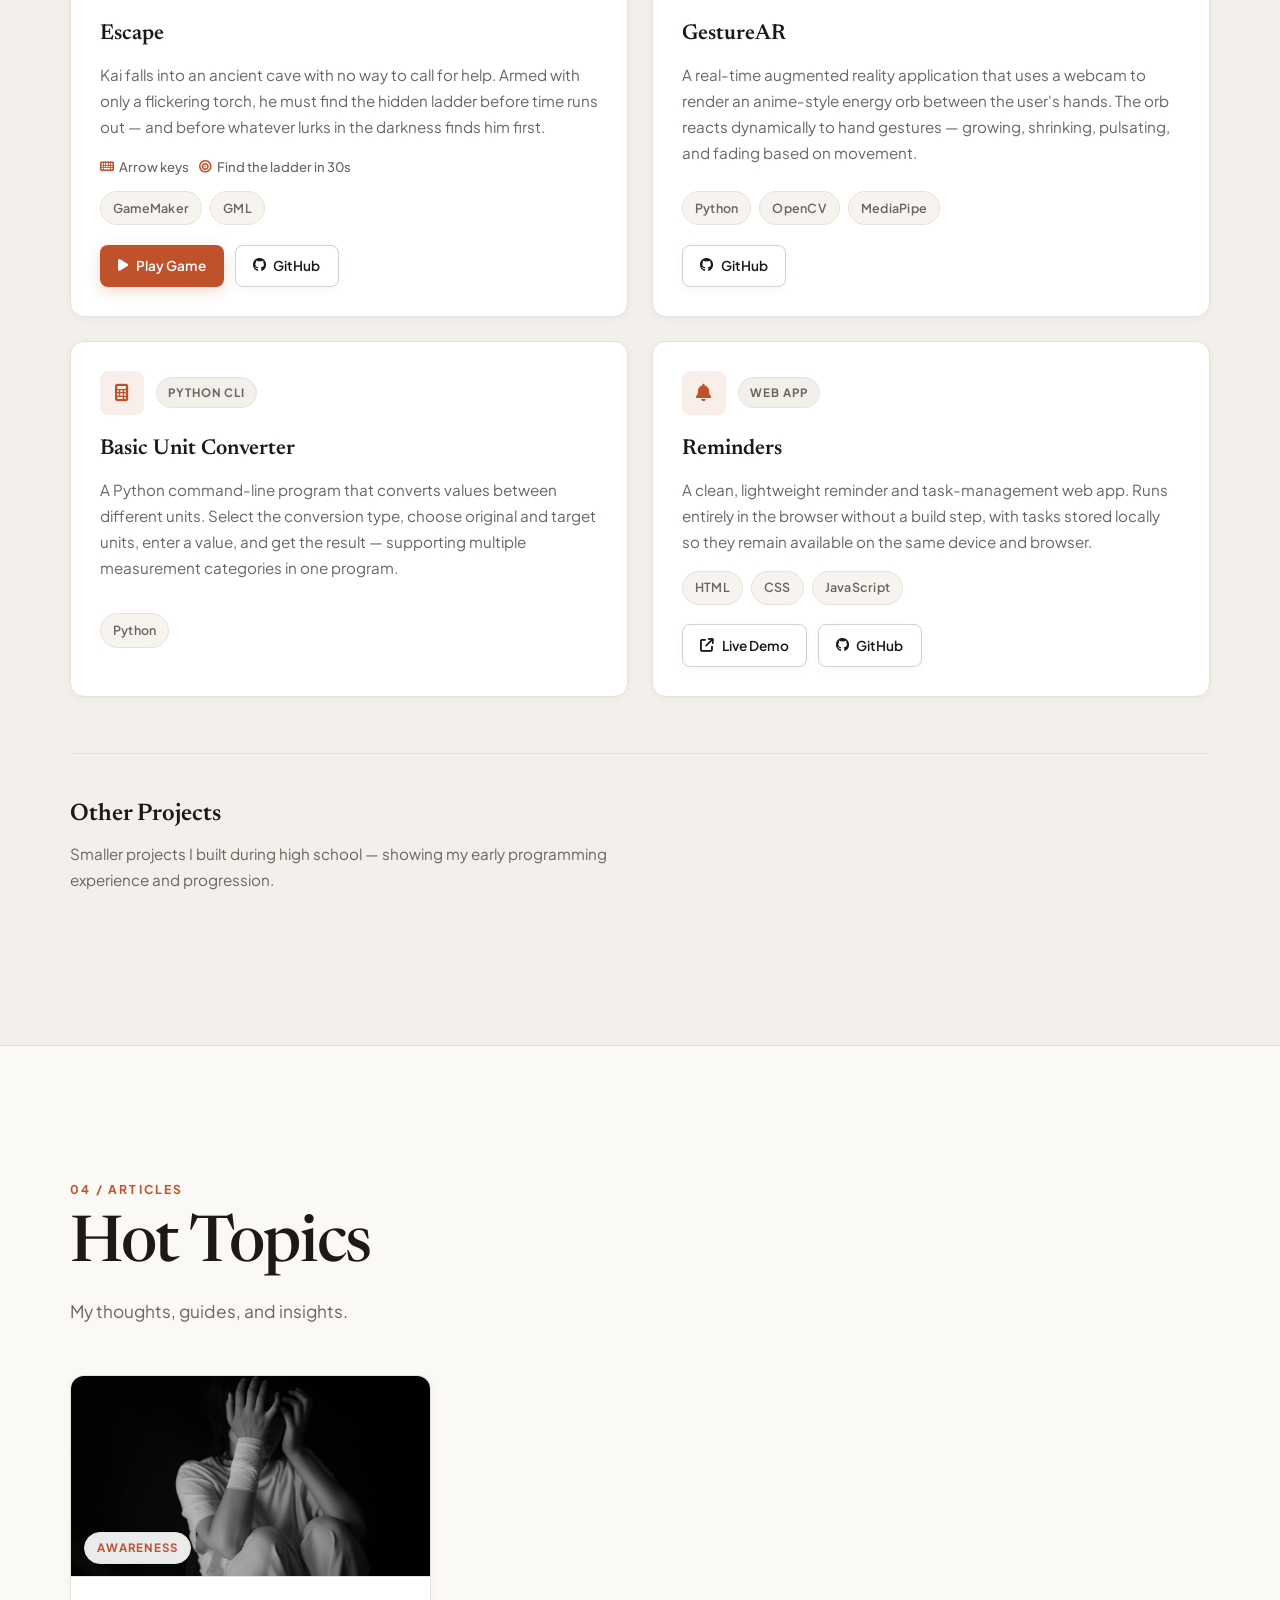
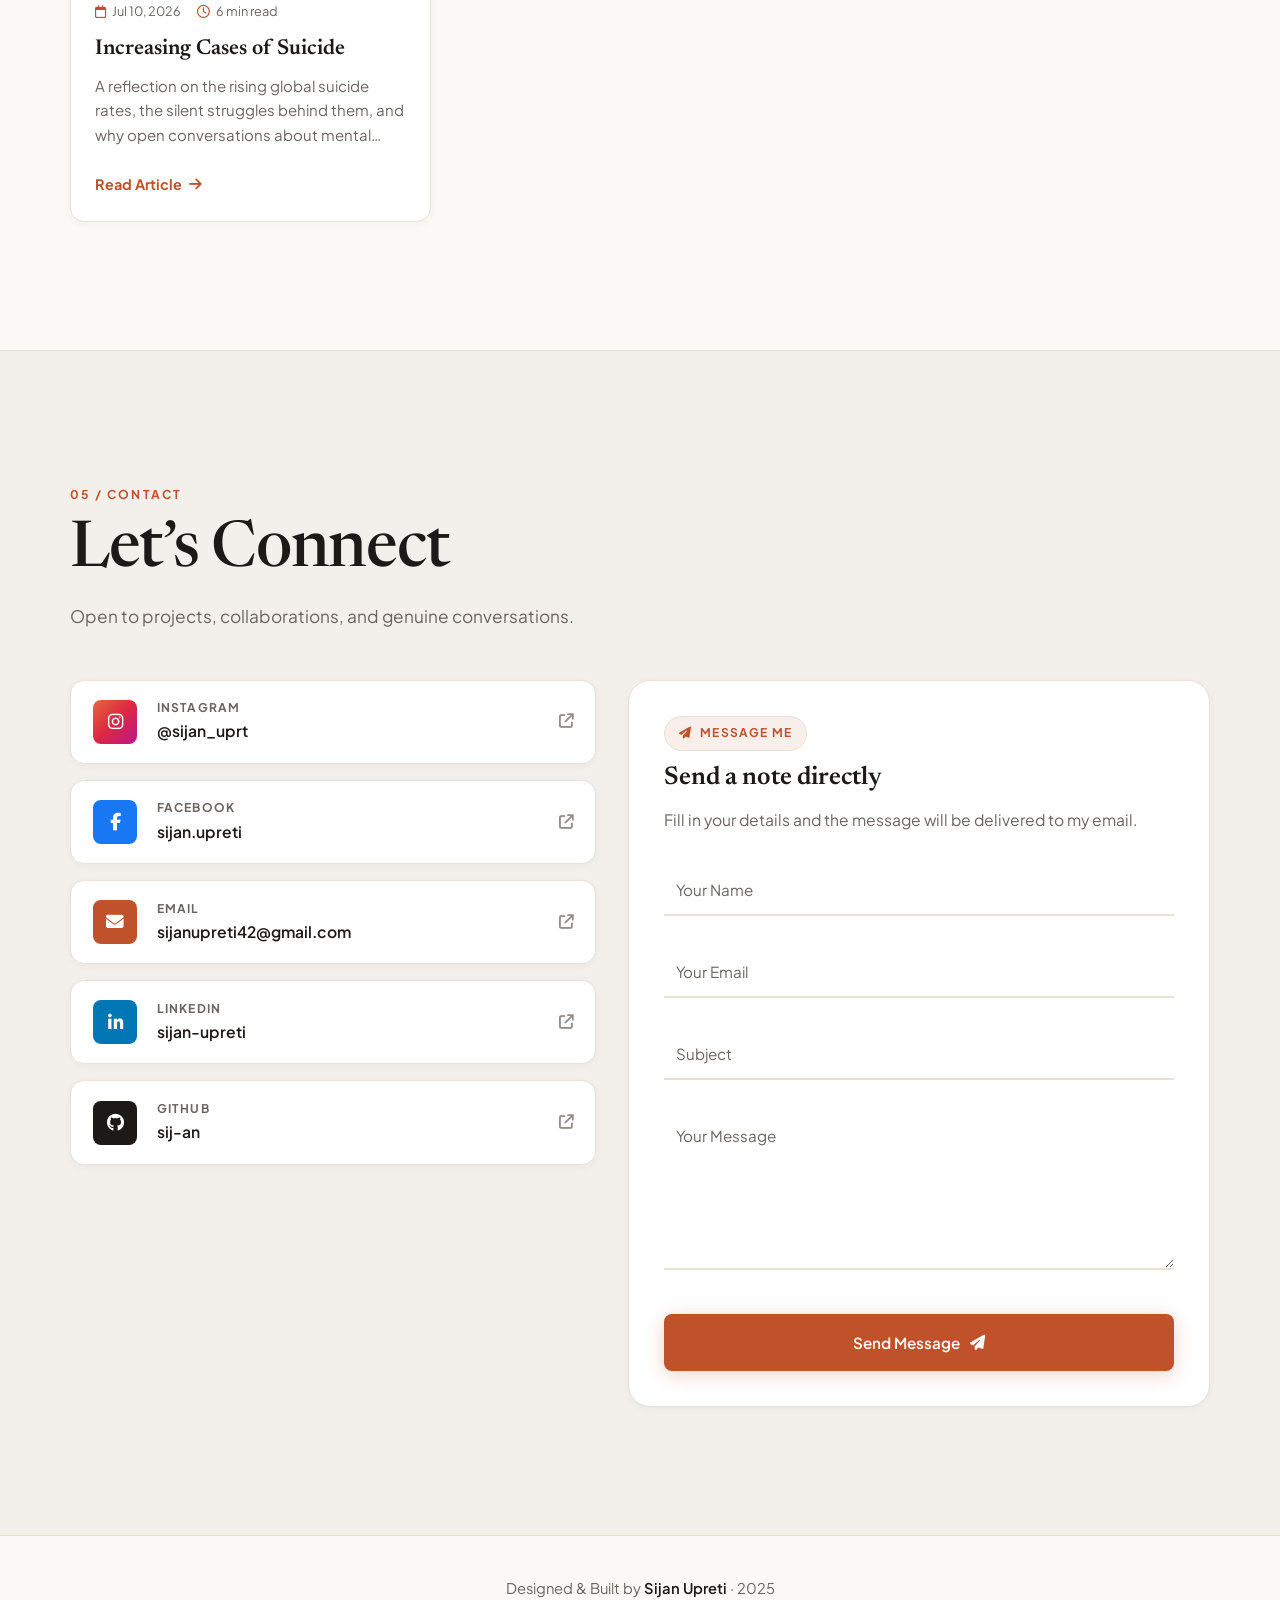
==== commit c341f1e6: "order" ====
--- a/index.html
+++ b/index.html
@@ -259,7 +259,45 @@
             </div>
           </article>
 
-          <!-- Project 2: Reminders -->
+          <!-- Project 2: GestureAR -->
+          <article class="project-card reveal">
+            <div class="project-card-header">
+              <div class="project-icon"><i class="fa-solid fa-hand-sparkles"></i></div>
+              <span class="project-type">Augmented Reality</span>
+            </div>
+            <h3 class="project-name">GestureAR</h3>
+            <p class="project-desc">
+              A real-time augmented reality application that uses a webcam to render an anime-style energy orb between the user's hands. The orb reacts dynamically to hand gestures — growing, shrinking, pulsating, and fading based on movement.
+            </p>
+            <div class="project-tech">
+              <span class="tech-tag">Python</span>
+              <span class="tech-tag">OpenCV</span>
+              <span class="tech-tag">MediaPipe</span>
+            </div>
+            <div class="project-links">
+              <a href="https://github.com/sij-an/dragonball" target="_blank" rel="noreferrer" class="btn btn-secondary btn-sm">
+                <i class="fa-brands fa-github"></i> GitHub
+              </a>
+            </div>
+          </article>
+
+          <!-- Project 3: Basic Unit Converter -->
+          <article class="project-card reveal">
+            <div class="project-card-header">
+              <div class="project-icon"><i class="fa-solid fa-calculator"></i></div>
+              <span class="project-type">Python CLI</span>
+            </div>
+            <h3 class="project-name">Basic Unit Converter</h3>
+            <p class="project-desc">
+              A Python command-line program that converts values between different units. Select the conversion type, choose original and target units, enter a value, and get the result — supporting multiple measurement categories in one program.
+            </p>
+            <div class="project-tech">
+              <span class="tech-tag">Python</span>
+            </div>
+            <!-- No links for this project -->
+          </article>
+
+          <!-- Project 4: Reminders -->
           <article class="project-card reveal">
             <div class="project-card-header">
               <div class="project-icon"><i class="fa-solid fa-bell"></i></div>
@@ -283,44 +321,6 @@
               </a>
             </div>
           </article>
-
-          <!-- Project 3: Basic Unit Converter -->
-          <article class="project-card reveal">
-            <div class="project-card-header">
-              <div class="project-icon"><i class="fa-solid fa-calculator"></i></div>
-              <span class="project-type">Python CLI</span>
-            </div>
-            <h3 class="project-name">Basic Unit Converter</h3>
-            <p class="project-desc">
-              A Python command-line program that converts values between different units. Select the conversion type, choose original and target units, enter a value, and get the result — supporting multiple measurement categories in one program.
-            </p>
-            <div class="project-tech">
-              <span class="tech-tag">Python</span>
-            </div>
-            <!-- No links for this project -->
-          </article>
-
-          <!-- Project 4: GestureAR -->
-          <article class="project-card reveal">
-            <div class="project-card-header">
-              <div class="project-icon"><i class="fa-solid fa-hand-sparkles"></i></div>
-              <span class="project-type">Augmented Reality</span>
-            </div>
-            <h3 class="project-name">GestureAR</h3>
-            <p class="project-desc">
-              A real-time augmented reality application that uses a webcam to render an anime-style energy orb between the user's hands. The orb reacts dynamically to hand gestures — growing, shrinking, pulsating, and fading based on movement.
-            </p>
-            <div class="project-tech">
-              <span class="tech-tag">Python</span>
-              <span class="tech-tag">OpenCV</span>
-              <span class="tech-tag">MediaPipe</span>
-            </div>
-            <div class="project-links">
-              <a href="https://github.com/sij-an/dragonball" target="_blank" rel="noreferrer" class="btn btn-secondary btn-sm">
-                <i class="fa-brands fa-github"></i> GitHub
-              </a>
-            </div>
-          </article>
         </div>
 
         <!-- Other Projects Subsection -->
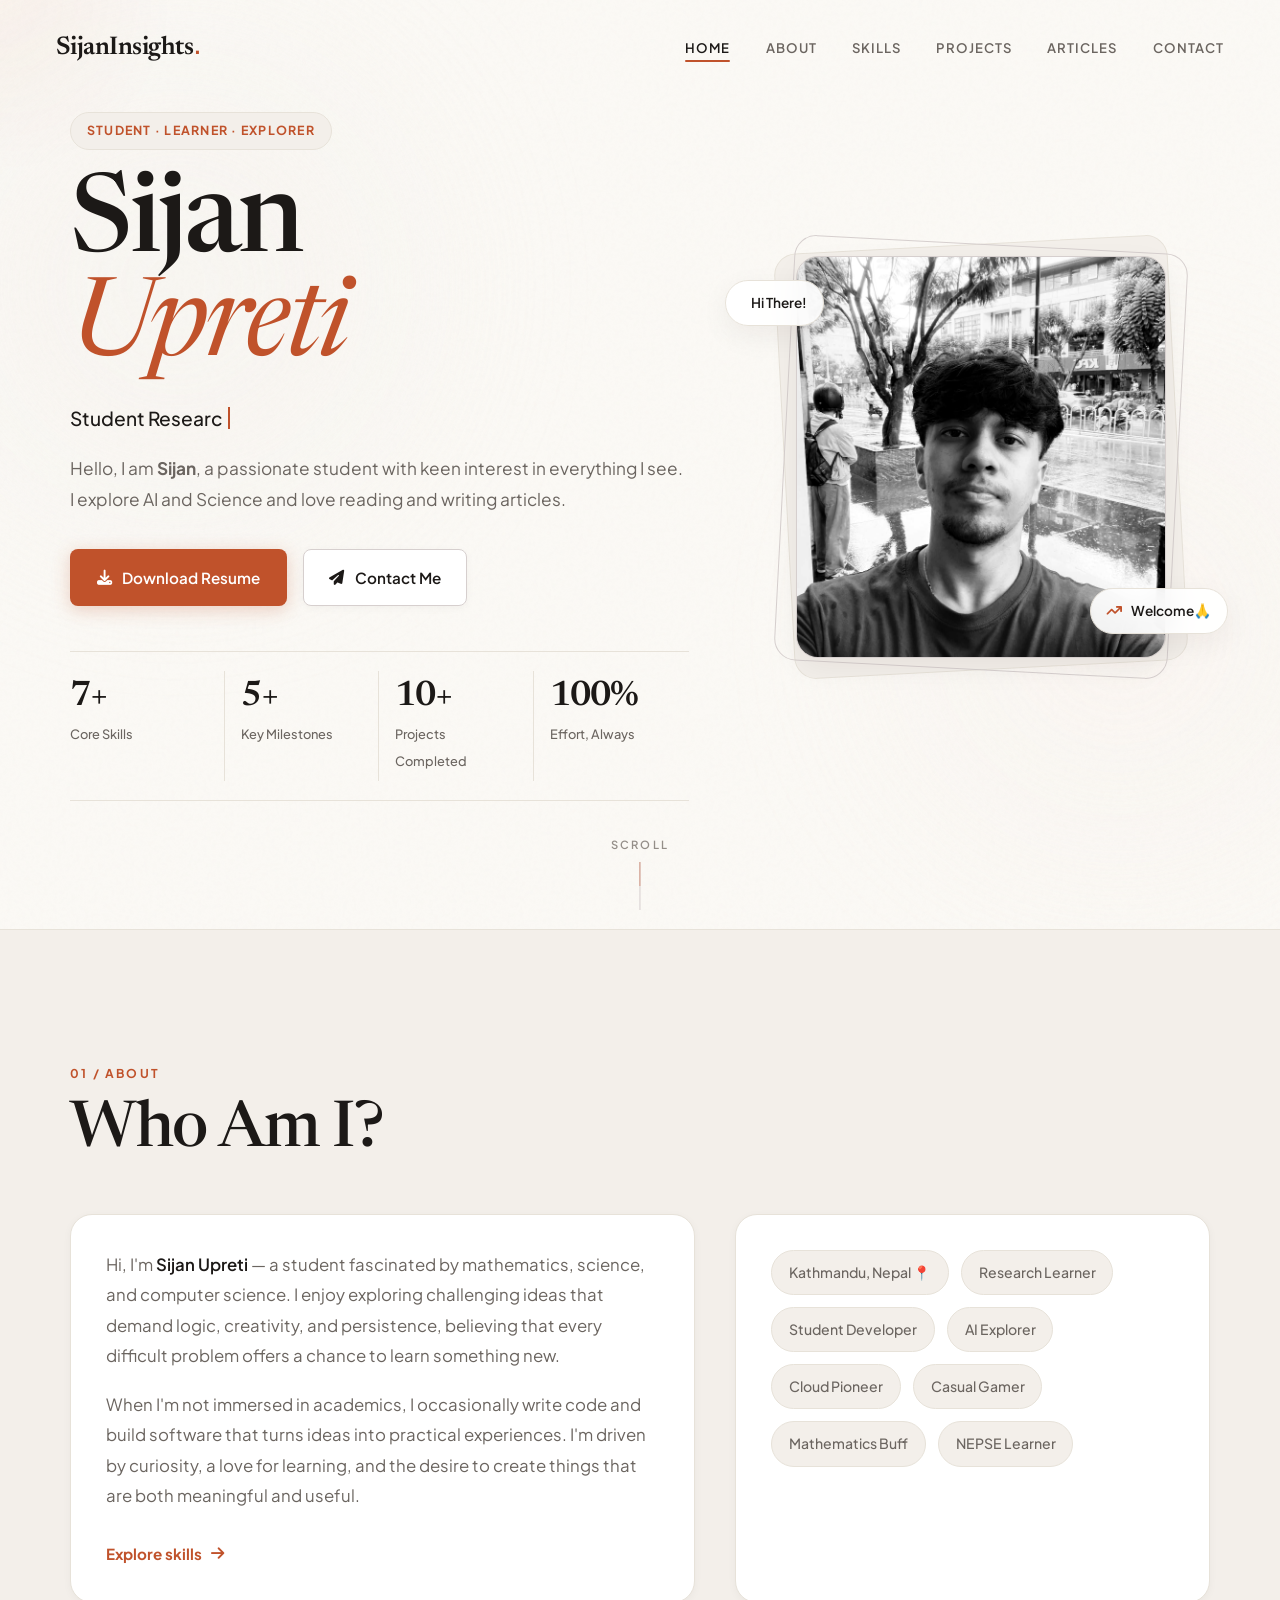
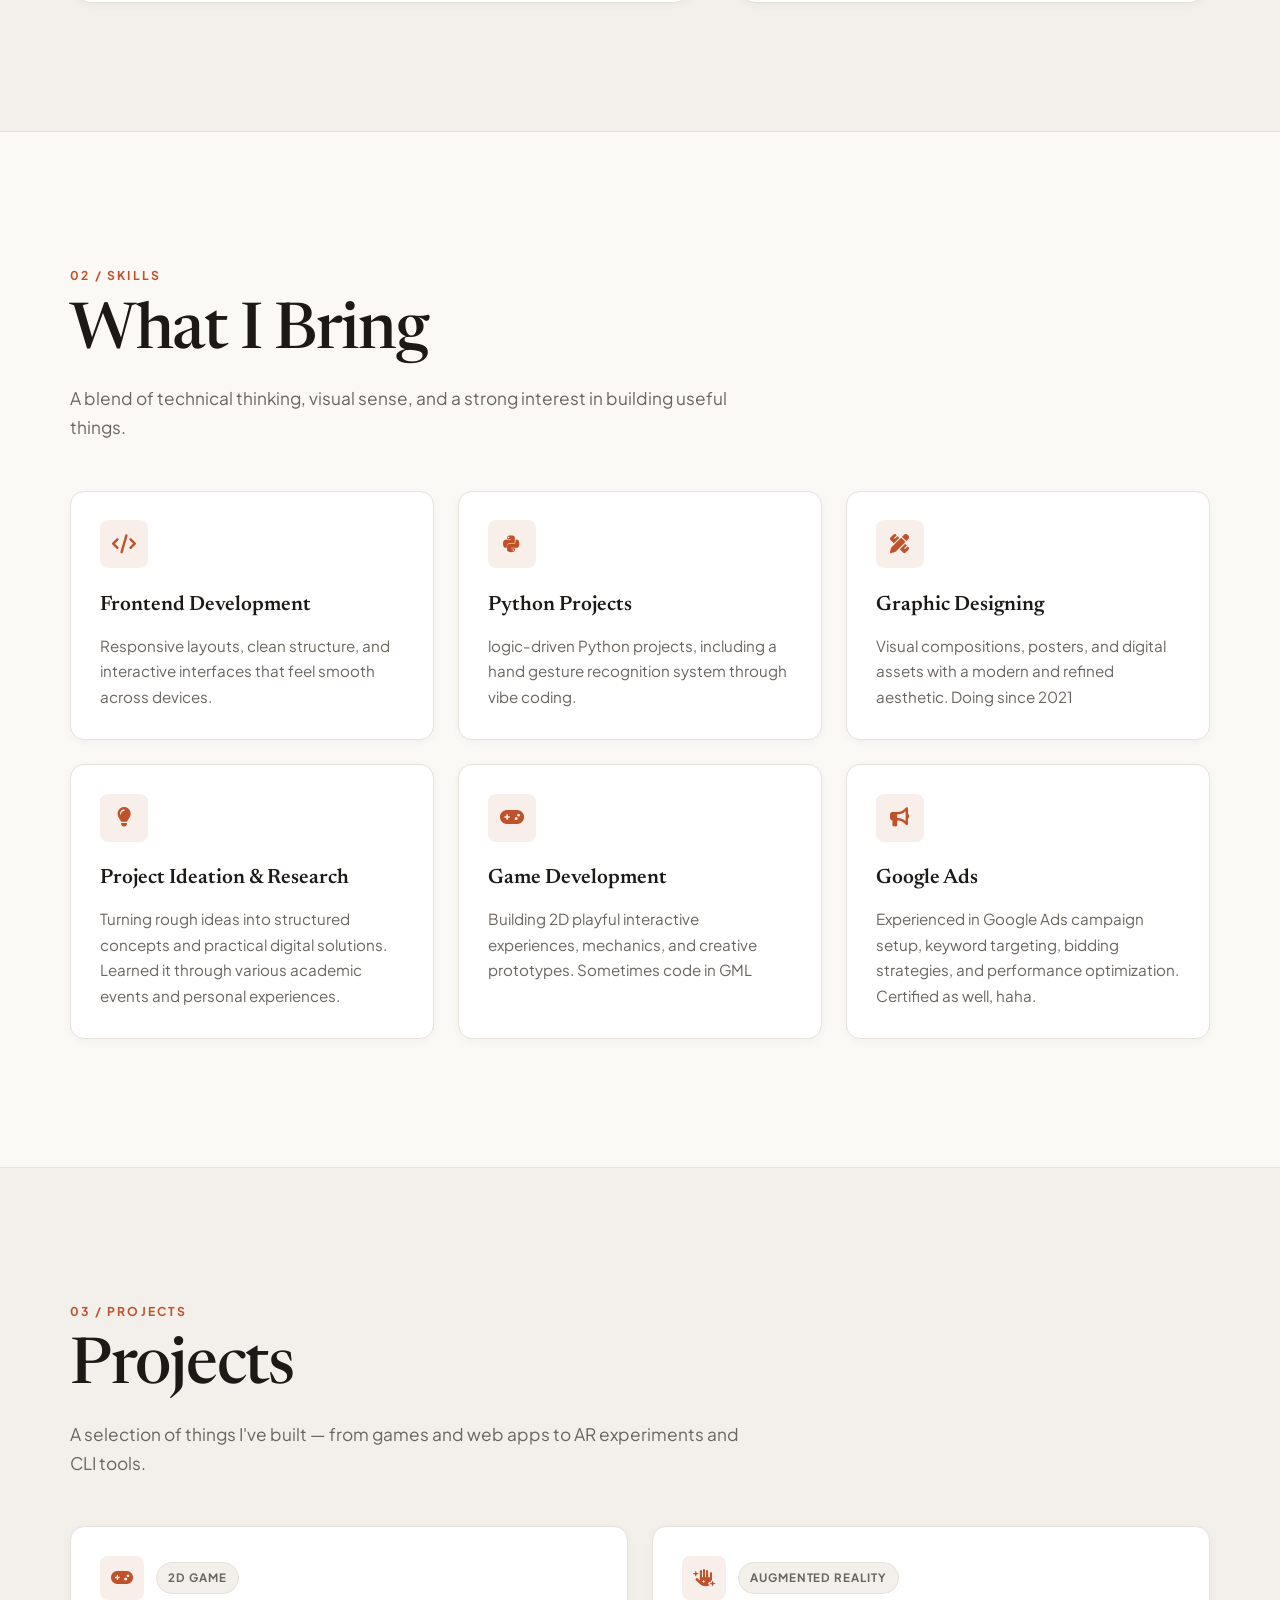
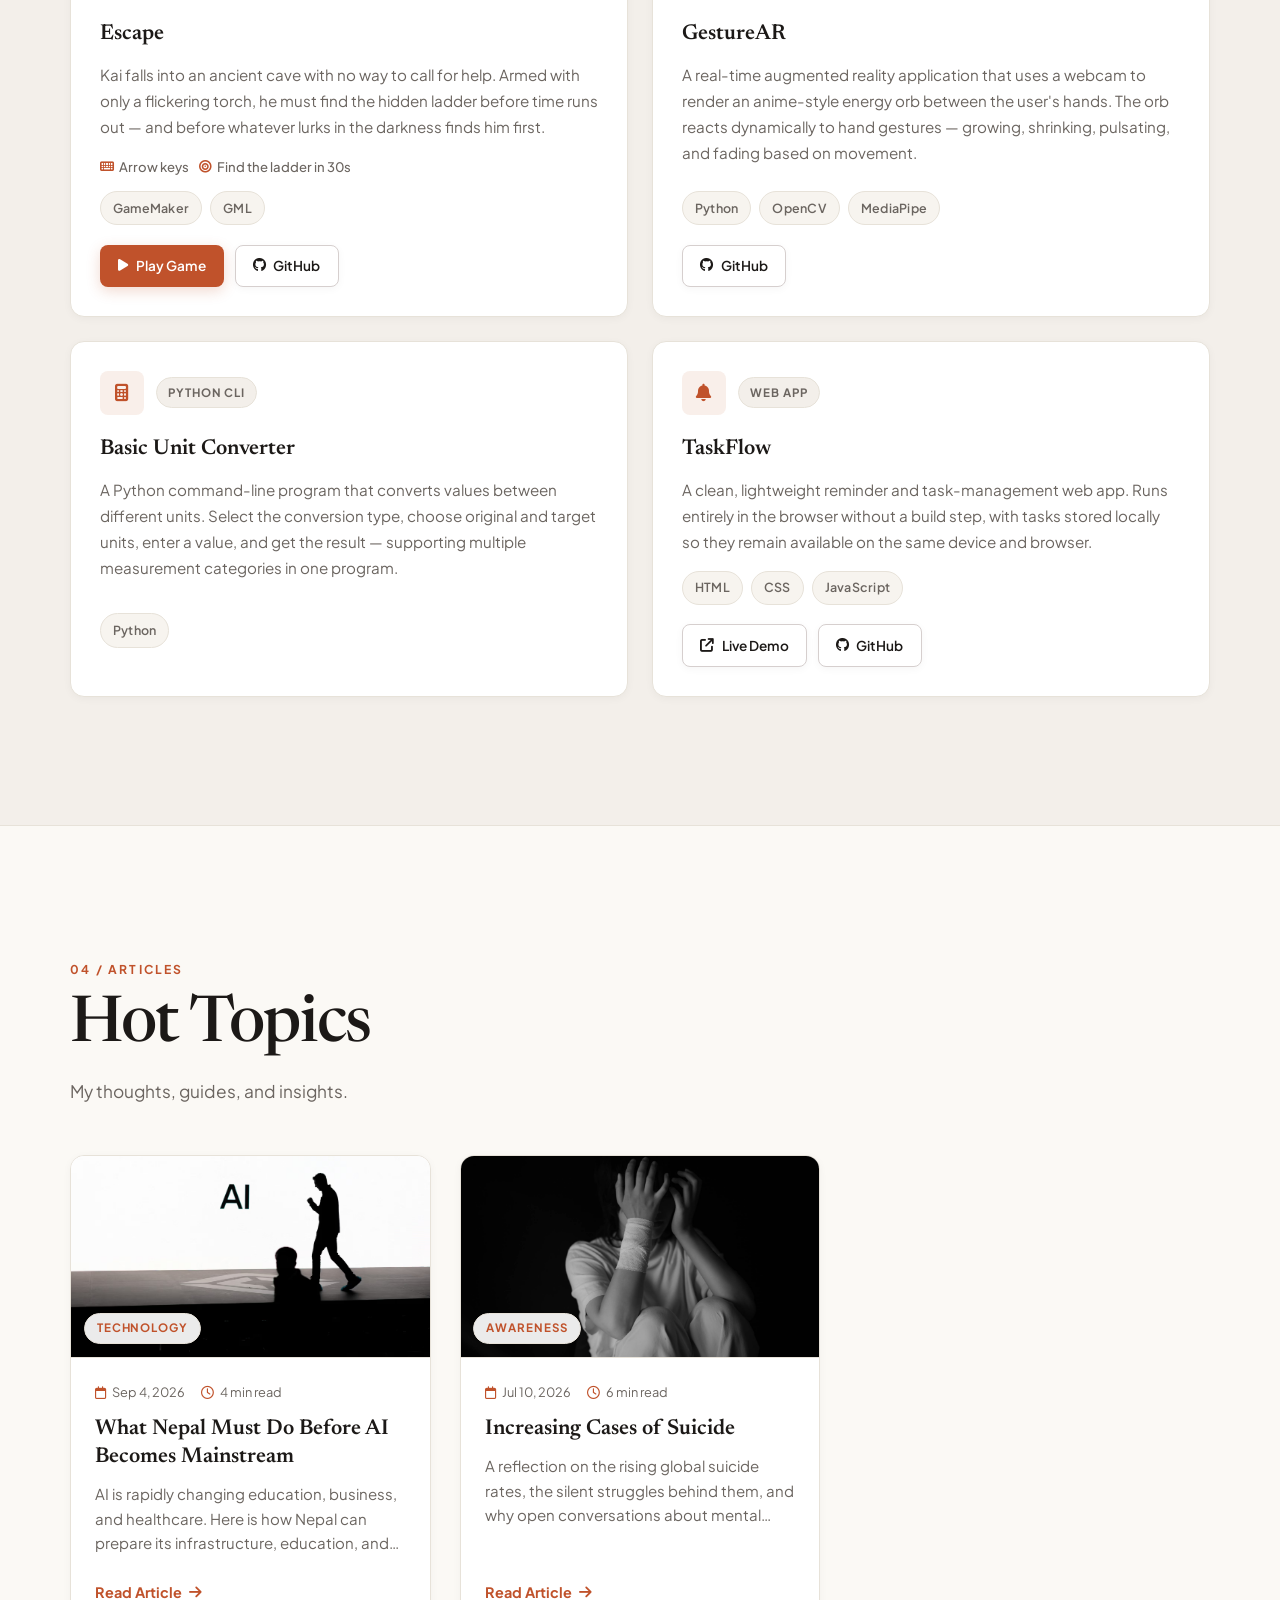
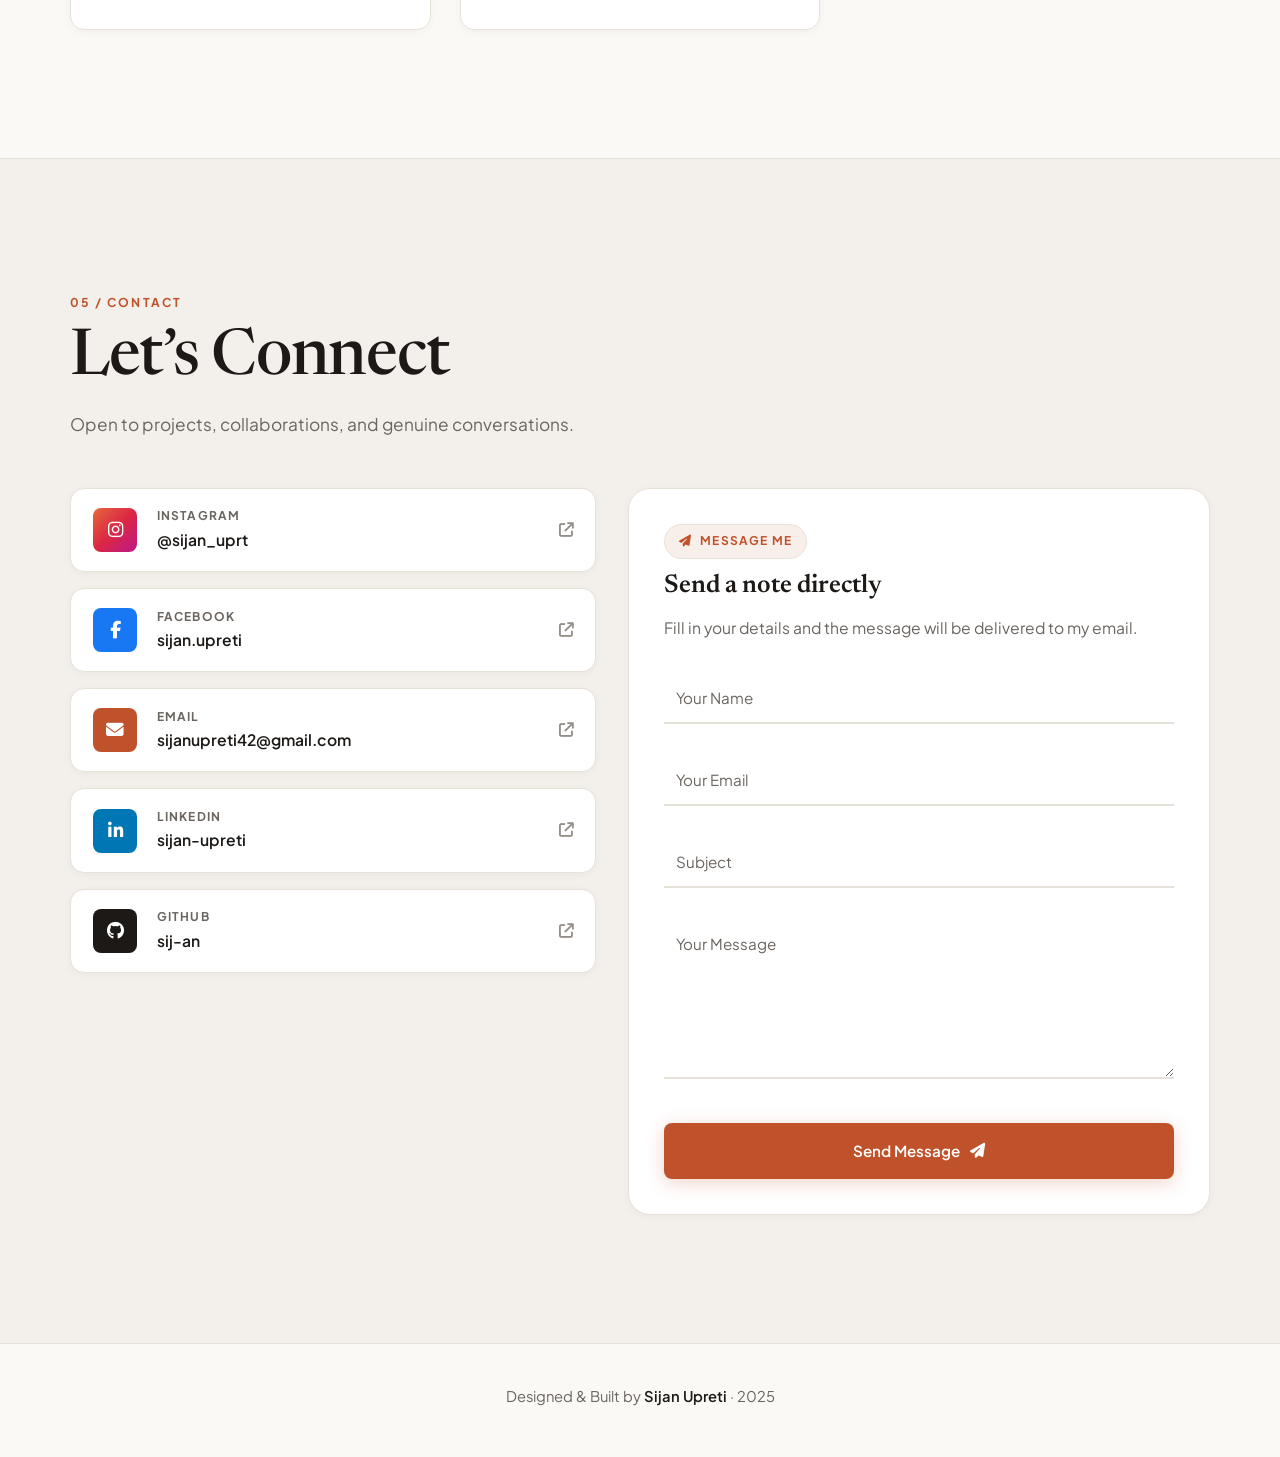
==== commit 242da8a1: "major" ====
--- a/index.html
+++ b/index.html
@@ -18,7 +18,7 @@
 
 
   <!-- favicon added -->
-   <link rel="icon" type="image/png" href="/s.png">
+  <link rel="icon" type="image/png" href="/s.png">
 </head>
 
 <body>
@@ -60,9 +60,9 @@
             <span class="typed" id="typedRole"></span>
           </p>
           <p class="hero-description">
-            Hello, I am <b>Sijan</b>, a passionate student with keen interest in everything I see. I explore AI 
-            and Science and love reading and publishing research articles. 
-            
+            Hello, I am <b>Sijan</b>, a passionate student with keen interest in everything I see. I explore AI
+            and Science and love reading and writing articles.
+
           </p>
 
           <div class="hero-actions">
@@ -108,7 +108,7 @@
             <div class="photo-ring"></div>
             <div class="photo-ring photo-ring-alt"></div>
             <div class="hero-photo">
-              <img src="sijan.png" alt="Portrait of Sijan Upreti" />
+              <img src="sijan.jpeg" alt="Portrait of Sijan Upreti" />
             </div>
           </div>
           <div class="floating-note note-top">
@@ -137,13 +137,17 @@
 
         <div class="about-grid">
           <div class="about-text reveal">
-           <p>
-          Hi, I'm <strong>Sijan Upreti</strong> — a student fascinated by mathematics, science, and computer science. I enjoy exploring challenging ideas that demand logic, creativity, and persistence, believing that every difficult problem offers a chance to learn something new.
-          </p>
-
-          <p>
-          When I'm not immersed in academics, I occasionally write code and build software that turns ideas into practical experiences. I'm driven by curiosity, a love for learning, and the desire to create things that are both meaningful and useful.
-          </p>
+            <p>
+              Hi, I'm <strong>Sijan Upreti</strong> — a student fascinated by mathematics, science, and computer
+              science. I enjoy exploring challenging ideas that demand logic, creativity, and persistence, believing
+              that every difficult problem offers a chance to learn something new.
+            </p>
+
+            <p>
+              When I'm not immersed in academics, I occasionally write code and build software that turns ideas into
+              practical experiences. I'm driven by curiosity, a love for learning, and the desire to create things that
+              are both meaningful and useful.
+            </p>
 
             <div class="about-actions">
               <a href="#skills" class="inline-link">
@@ -195,19 +199,22 @@
           <article class="skill-card reveal">
             <div class="skill-icon"><i class="fa-solid fa-pen-ruler"></i></div>
             <h3>Graphic Designing</h3>
-            <p>Visual compositions, posters, and digital assets with a modern and refined aesthetic. Doing since 2021</p>
+            <p>Visual compositions, posters, and digital assets with a modern and refined aesthetic. Doing since 2021
+            </p>
           </article>
 
           <article class="skill-card reveal">
             <div class="skill-icon"><i class="fa-solid fa-lightbulb"></i></div>
             <h3>Project Ideation & Research</h3>
-            <p>Turning rough ideas into structured concepts and practical digital solutions. Learned it through various academic events and personal experiences.</p>
+            <p>Turning rough ideas into structured concepts and practical digital solutions. Learned it through various
+              academic events and personal experiences.</p>
           </article>
 
           <article class="skill-card reveal">
             <div class="skill-icon"><i class="fa-solid fa-gamepad"></i></div>
             <h3>Game Development</h3>
-            <p>Building 2D playful interactive experiences, mechanics, and creative prototypes. Sometimes code in GML</p>
+            <p>Building 2D playful interactive experiences, mechanics, and creative prototypes. Sometimes code in GML
+            </p>
           </article>
 
           <article class="skill-card reveal">
@@ -239,7 +246,8 @@
             </div>
             <h3 class="project-name">Escape</h3>
             <p class="project-desc">
-              Kai falls into an ancient cave with no way to call for help. Armed with only a flickering torch, he must find the hidden ladder before time runs out — and before whatever lurks in the darkness finds him first.
+              Kai falls into an ancient cave with no way to call for help. Armed with only a flickering torch, he must
+              find the hidden ladder before time runs out — and before whatever lurks in the darkness finds him first.
             </p>
             <div class="project-details">
               <span class="project-detail"><i class="fa-solid fa-keyboard"></i> Arrow keys</span>
@@ -250,10 +258,12 @@
               <span class="tech-tag">GML</span>
             </div>
             <div class="project-links">
-              <a href="https://sijan-64.itch.io/escape" target="_blank" rel="noreferrer" class="btn btn-primary btn-sm project-btn-play">
+              <a href="https://sijan-64.itch.io/escape" target="_blank" rel="noreferrer"
+                class="btn btn-primary btn-sm project-btn-play">
                 <i class="fa-solid fa-play"></i> Play Game
               </a>
-              <a href="https://github.com/sij-an/GAME" target="_blank" rel="noreferrer" class="btn btn-secondary btn-sm">
+              <a href="https://github.com/sij-an/GAME" target="_blank" rel="noreferrer"
+                class="btn btn-secondary btn-sm">
                 <i class="fa-brands fa-github"></i> GitHub
               </a>
             </div>
@@ -267,7 +277,9 @@
             </div>
             <h3 class="project-name">GestureAR</h3>
             <p class="project-desc">
-              A real-time augmented reality application that uses a webcam to render an anime-style energy orb between the user's hands. The orb reacts dynamically to hand gestures — growing, shrinking, pulsating, and fading based on movement.
+              A real-time augmented reality application that uses a webcam to render an anime-style energy orb between
+              the user's hands. The orb reacts dynamically to hand gestures — growing, shrinking, pulsating, and fading
+              based on movement.
             </p>
             <div class="project-tech">
               <span class="tech-tag">Python</span>
@@ -275,7 +287,8 @@
               <span class="tech-tag">MediaPipe</span>
             </div>
             <div class="project-links">
-              <a href="https://github.com/sij-an/dragonball" target="_blank" rel="noreferrer" class="btn btn-secondary btn-sm">
+              <a href="https://github.com/sij-an/dragonball" target="_blank" rel="noreferrer"
+                class="btn btn-secondary btn-sm">
                 <i class="fa-brands fa-github"></i> GitHub
               </a>
             </div>
@@ -289,7 +302,9 @@
             </div>
             <h3 class="project-name">Basic Unit Converter</h3>
             <p class="project-desc">
-              A Python command-line program that converts values between different units. Select the conversion type, choose original and target units, enter a value, and get the result — supporting multiple measurement categories in one program.
+              A Python command-line program that converts values between different units. Select the conversion type,
+              choose original and target units, enter a value, and get the result — supporting multiple measurement
+              categories in one program.
             </p>
             <div class="project-tech">
               <span class="tech-tag">Python</span>
@@ -297,15 +312,16 @@
             <!-- No links for this project -->
           </article>
 
-          <!-- Project 4: Reminders -->
+          <!-- Project 4: TaskFlow -->
           <article class="project-card reveal">
             <div class="project-card-header">
               <div class="project-icon"><i class="fa-solid fa-bell"></i></div>
               <span class="project-type">Web App</span>
             </div>
-            <h3 class="project-name">Reminders</h3>
+            <h3 class="project-name">TaskFlow</h3>
             <p class="project-desc">
-              A clean, lightweight reminder and task-management web app. Runs entirely in the browser without a build step, with tasks stored locally so they remain available on the same device and browser.
+              A clean, lightweight reminder and task-management web app. Runs entirely in the browser without a build
+              step, with tasks stored locally so they remain available on the same device and browser.
             </p>
             <div class="project-tech">
               <span class="tech-tag">HTML</span>
@@ -313,26 +329,31 @@
               <span class="tech-tag">JavaScript</span>
             </div>
             <div class="project-links">
-              <a href="https://sij-an.github.io/Reminders/" target="_blank" rel="noreferrer" class="btn btn-secondary btn-sm">
+              <a href="https://sij-an.github.io/Reminders/" target="_blank" rel="noreferrer"
+                class="btn btn-secondary btn-sm">
                 <i class="fa-solid fa-arrow-up-right-from-square"></i> Live Demo
               </a>
-              <a href="https://github.com/sij-an/Reminders" target="_blank" rel="noreferrer" class="btn btn-secondary btn-sm">
+              <a href="https://github.com/sij-an/Reminders" target="_blank" rel="noreferrer"
+                class="btn btn-secondary btn-sm">
                 <i class="fa-brands fa-github"></i> GitHub
               </a>
             </div>
           </article>
         </div>
 
+
+        
         <!-- Other Projects Subsection -->
-        <div class="other-projects-wrapper reveal">
+        <!-- <div class="other-projects-wrapper reveal">
           <div class="other-projects-heading">
             <h3 class="other-projects-title">Other Projects</h3>
-            <p class="other-projects-subtitle">Smaller projects I built during high school — showing my early programming experience and progression.</p>
-          </div>
-          <div class="other-projects-grid">
+            <p class="other-projects-subtitle">Smaller projects I built during high school level showing my early
+              programming experience and progression.</p>
+          </div>
+          <div class="other-projects-grid"> -->
             <!-- Placeholder cards — details to be added later -->
-          </div>
-        </div>
+          <!-- </div>
+        </div> -->
       </div>
     </section>
 
@@ -357,7 +378,7 @@
 
 
 
-<!-- some changes i made later to add article section in my portfolio website!!! -->
+    <!-- some changes i made later to add article section in my portfolio website!!! -->
 
 
 
@@ -367,7 +388,7 @@
           <p class="section-label">04 / Articles</p>
           <h2 class="section-title">Hot Topics</h2>
           <p class="section-subtitle">
-            My thoughts, guides, and insights. 
+            My thoughts, guides, and insights.
           </p>
         </div>
         <div class="articles-grid" id="articlesGrid">
--- a/style.css
+++ b/style.css
@@ -935,13 +935,17 @@
 
 /* --- Other Projects Subsection --- */
 .other-projects-wrapper {
-  margin-top: 3.5rem;
-  padding-top: 2.5rem;
-  border-top: 1px solid var(--border);
+  margin-top: 1.5rem;
+  border: 1px solid var(--border);
+  background: var(--bg-card);
+  border-radius: var(--radius);
+  padding: 1.8rem;
+  box-shadow: var(--shadow-sm);
+  transition: transform var(--transition), border-color var(--transition), box-shadow var(--transition);
 }
 
 .other-projects-heading {
-  margin-bottom: 1.5rem;
+  margin-bottom: 0;
 }
 
 .other-projects-title {
@@ -963,6 +967,10 @@
   display: grid;
   grid-template-columns: repeat(3, minmax(0, 1fr));
   gap: 1rem;
+}
+
+.other-projects-grid:not(:empty) {
+  margin-top: 1.5rem;
 }
 
 /* =========================================
@@ -1560,7 +1568,8 @@
   .about-text,
   .about-panel,
   .skill-card,
-  .project-card {
+  .project-card,
+  .other-projects-wrapper {
     padding: 1.5rem;
     border-radius: var(--radius);
   }
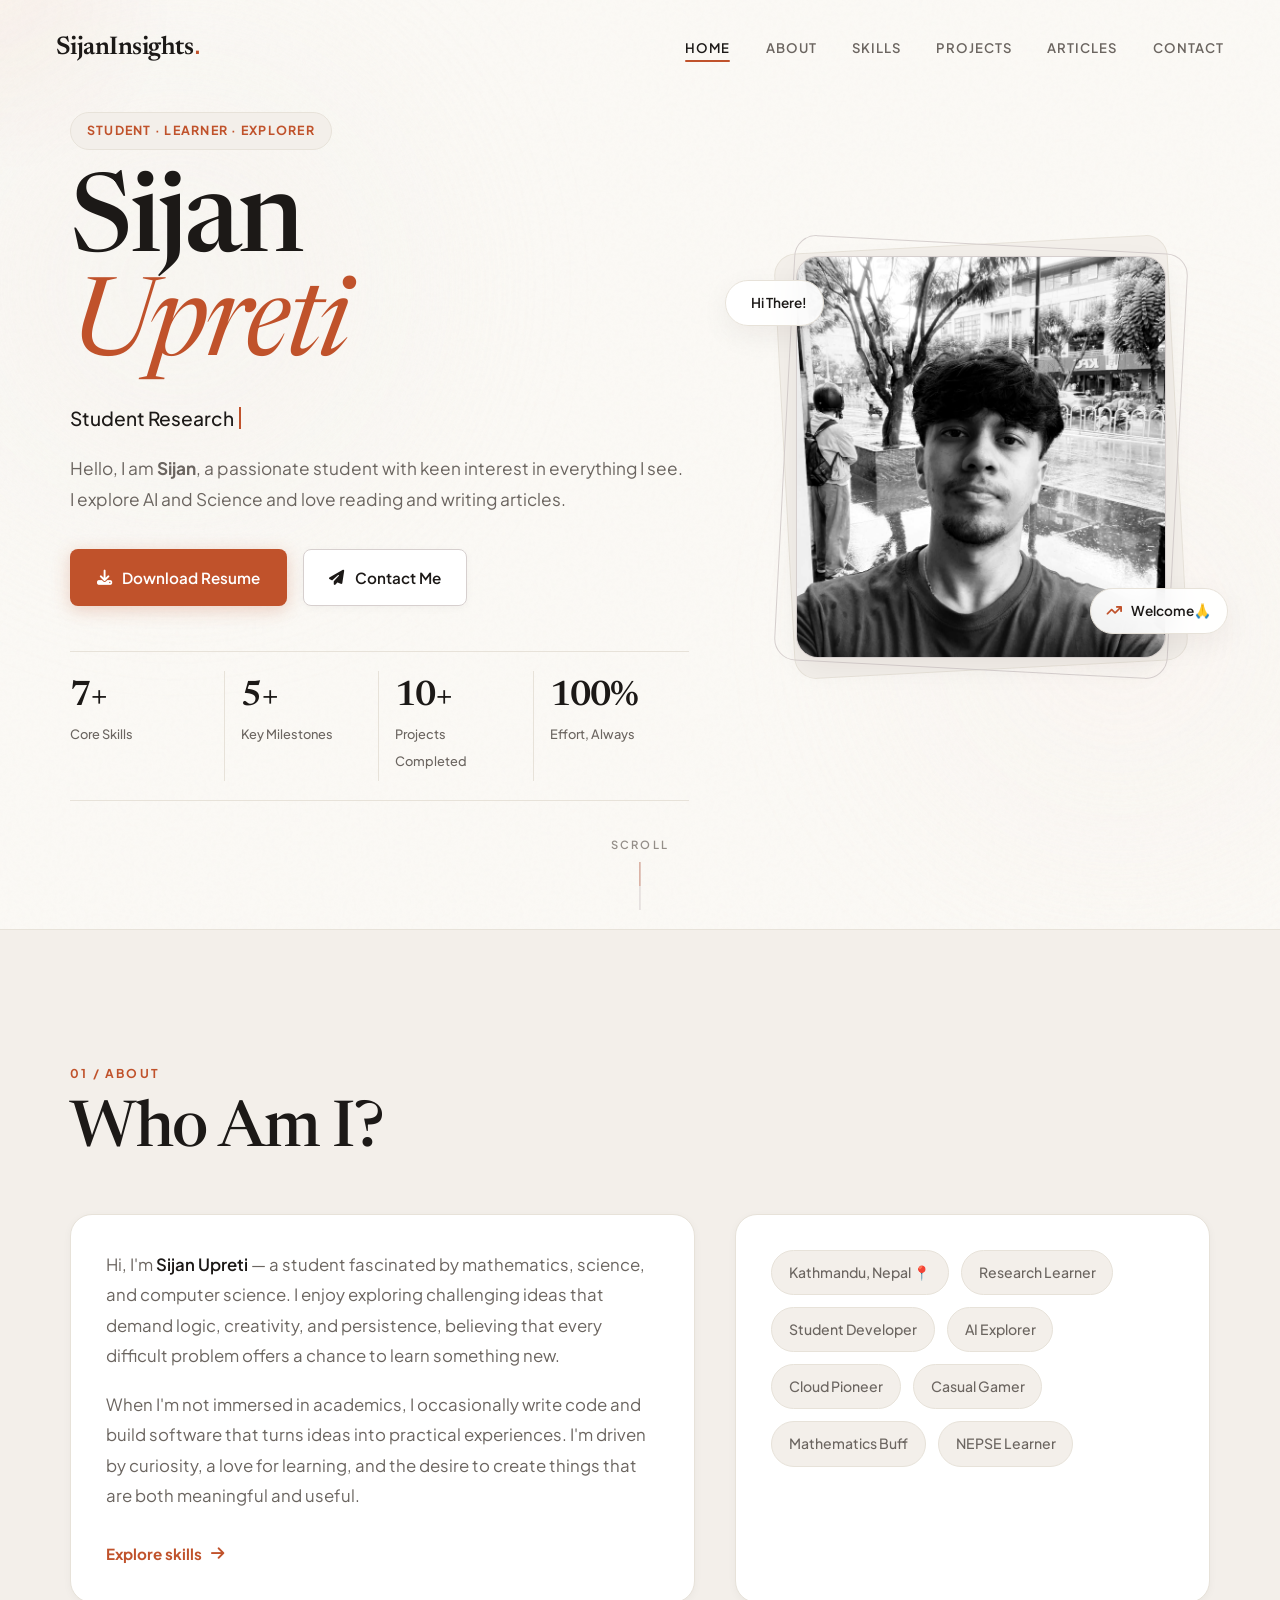
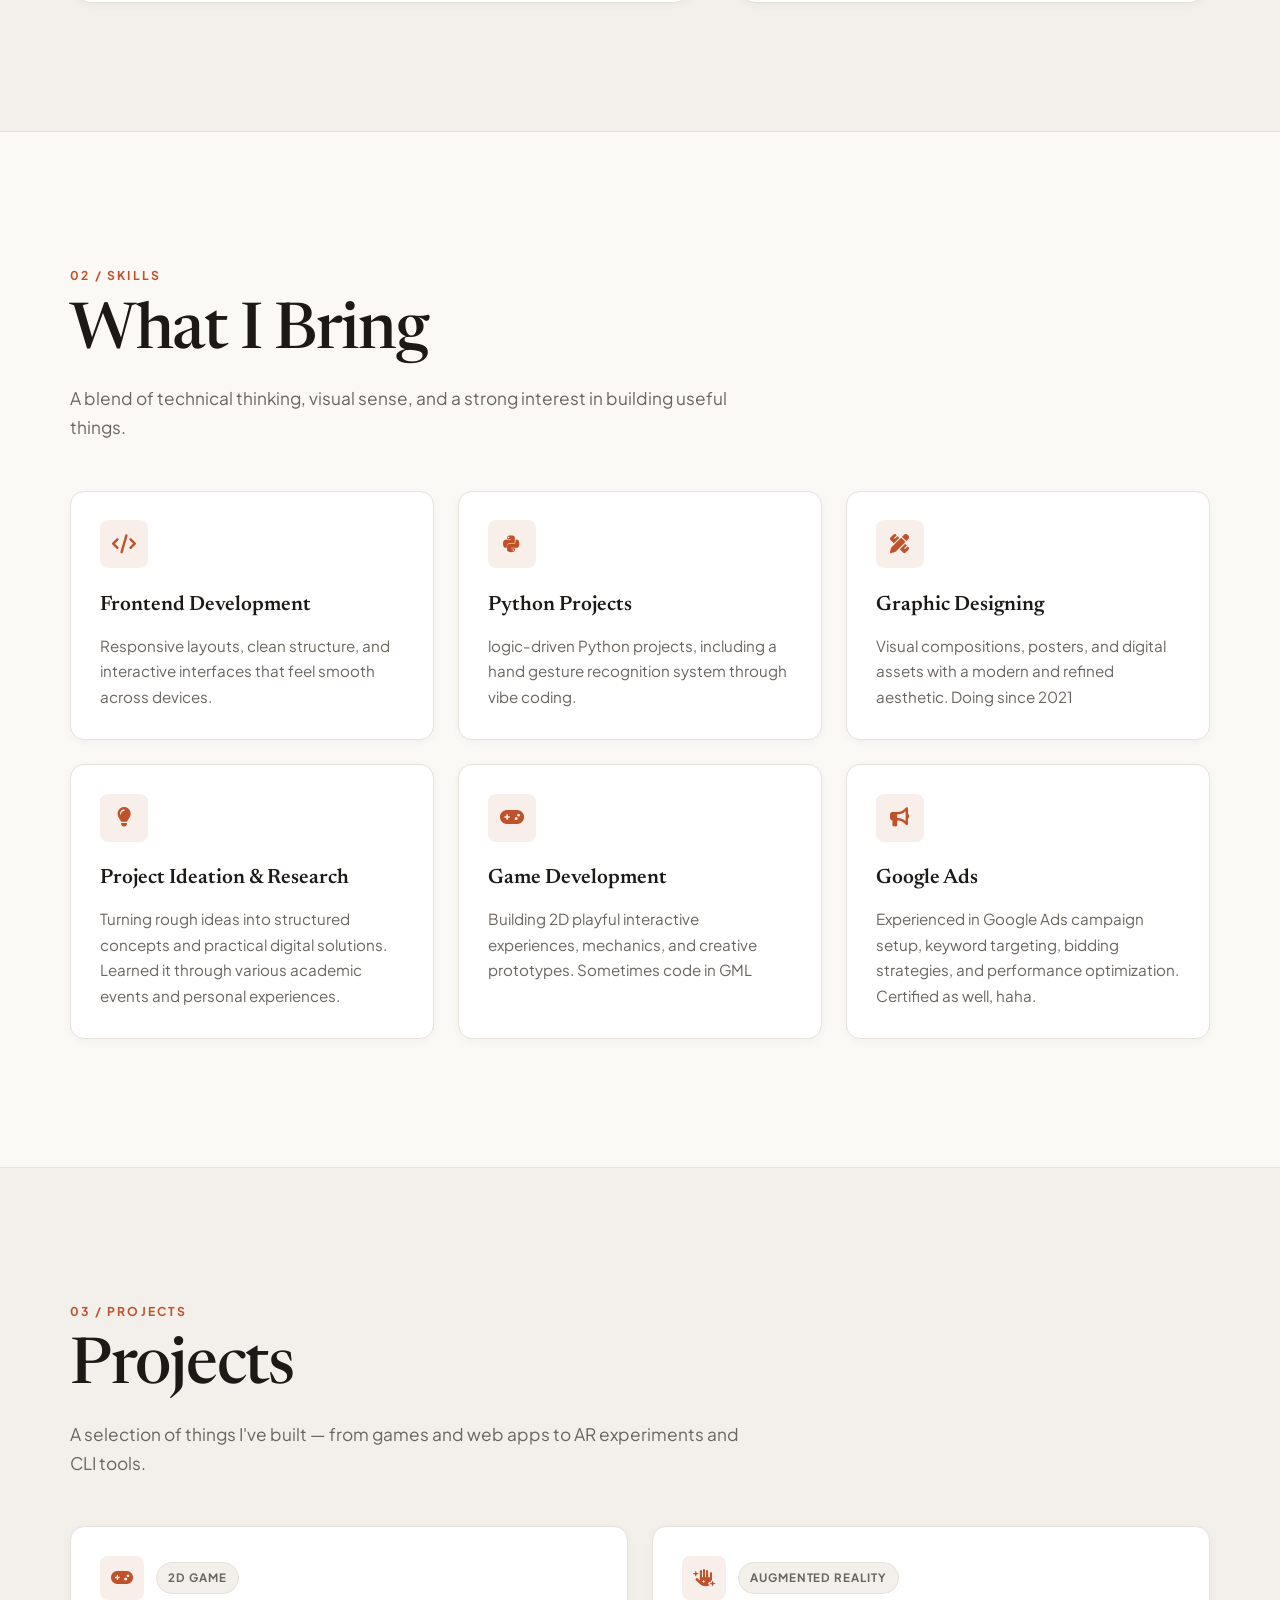
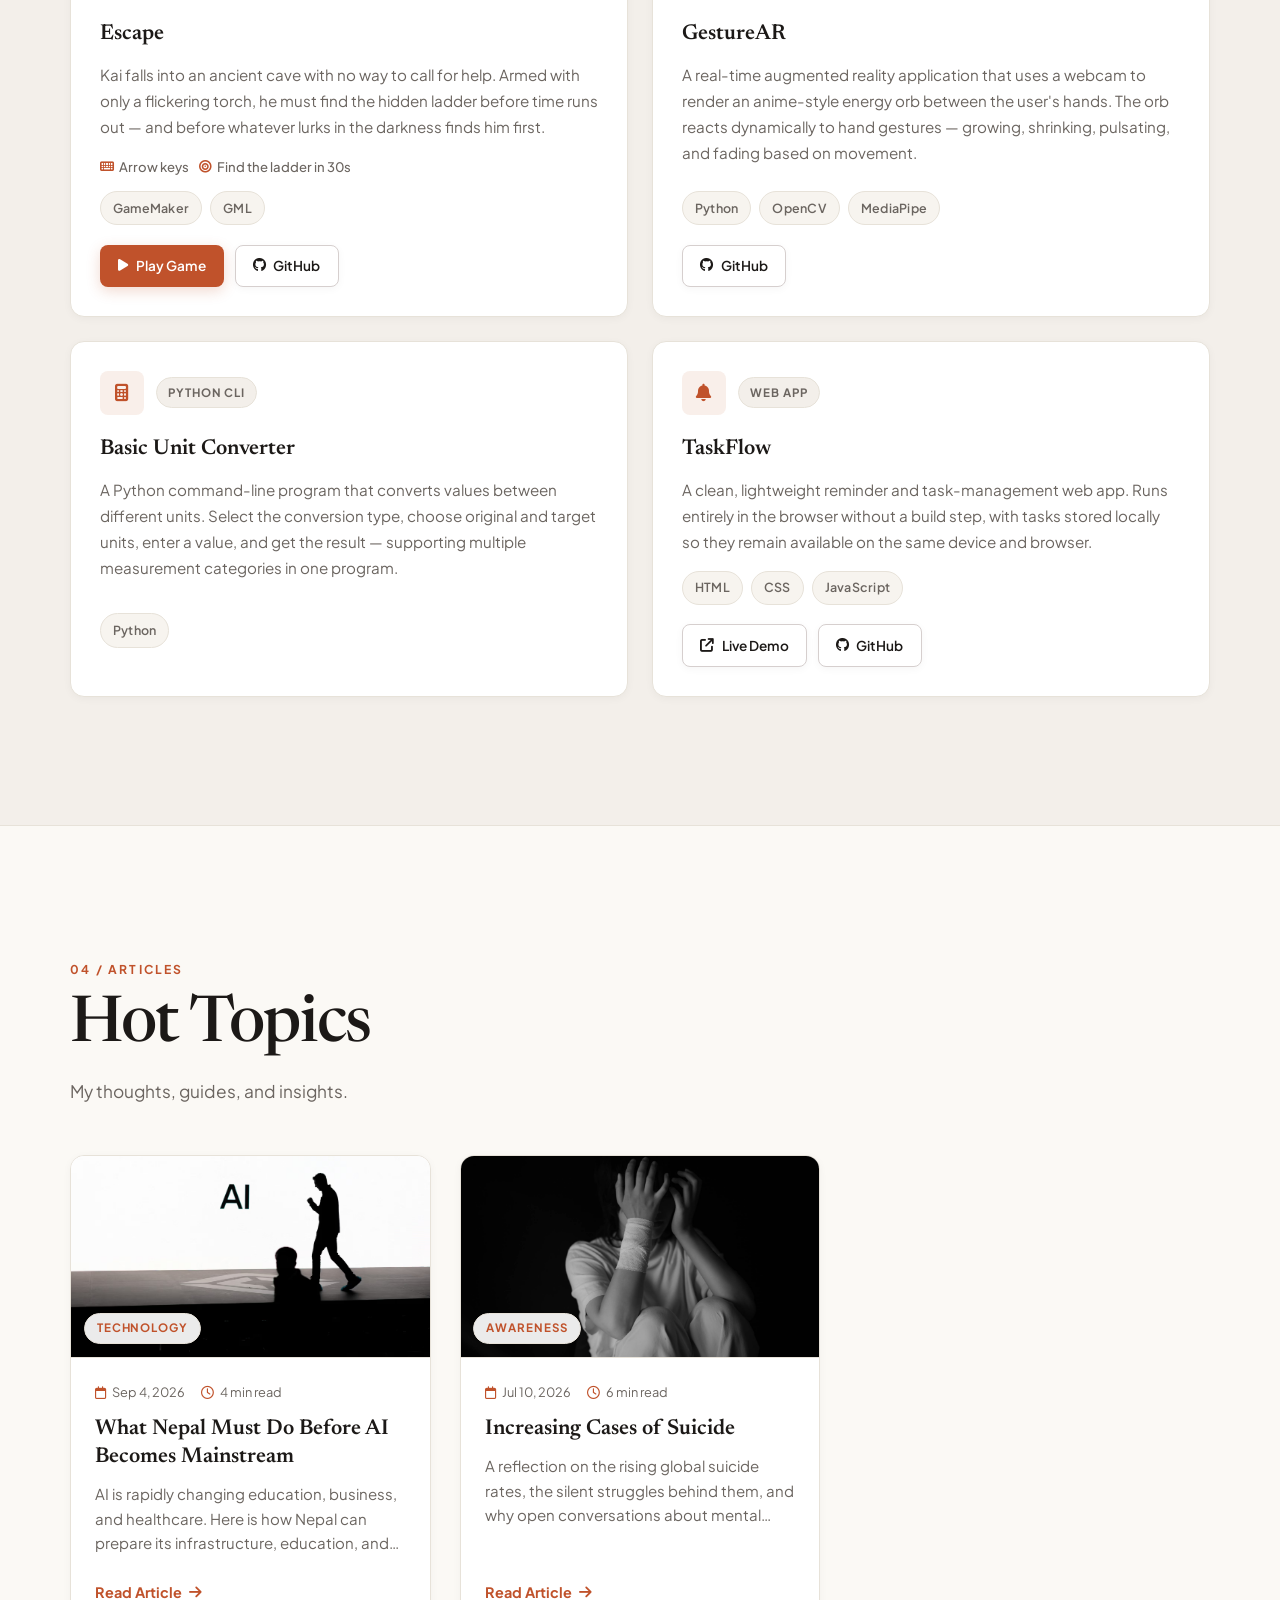
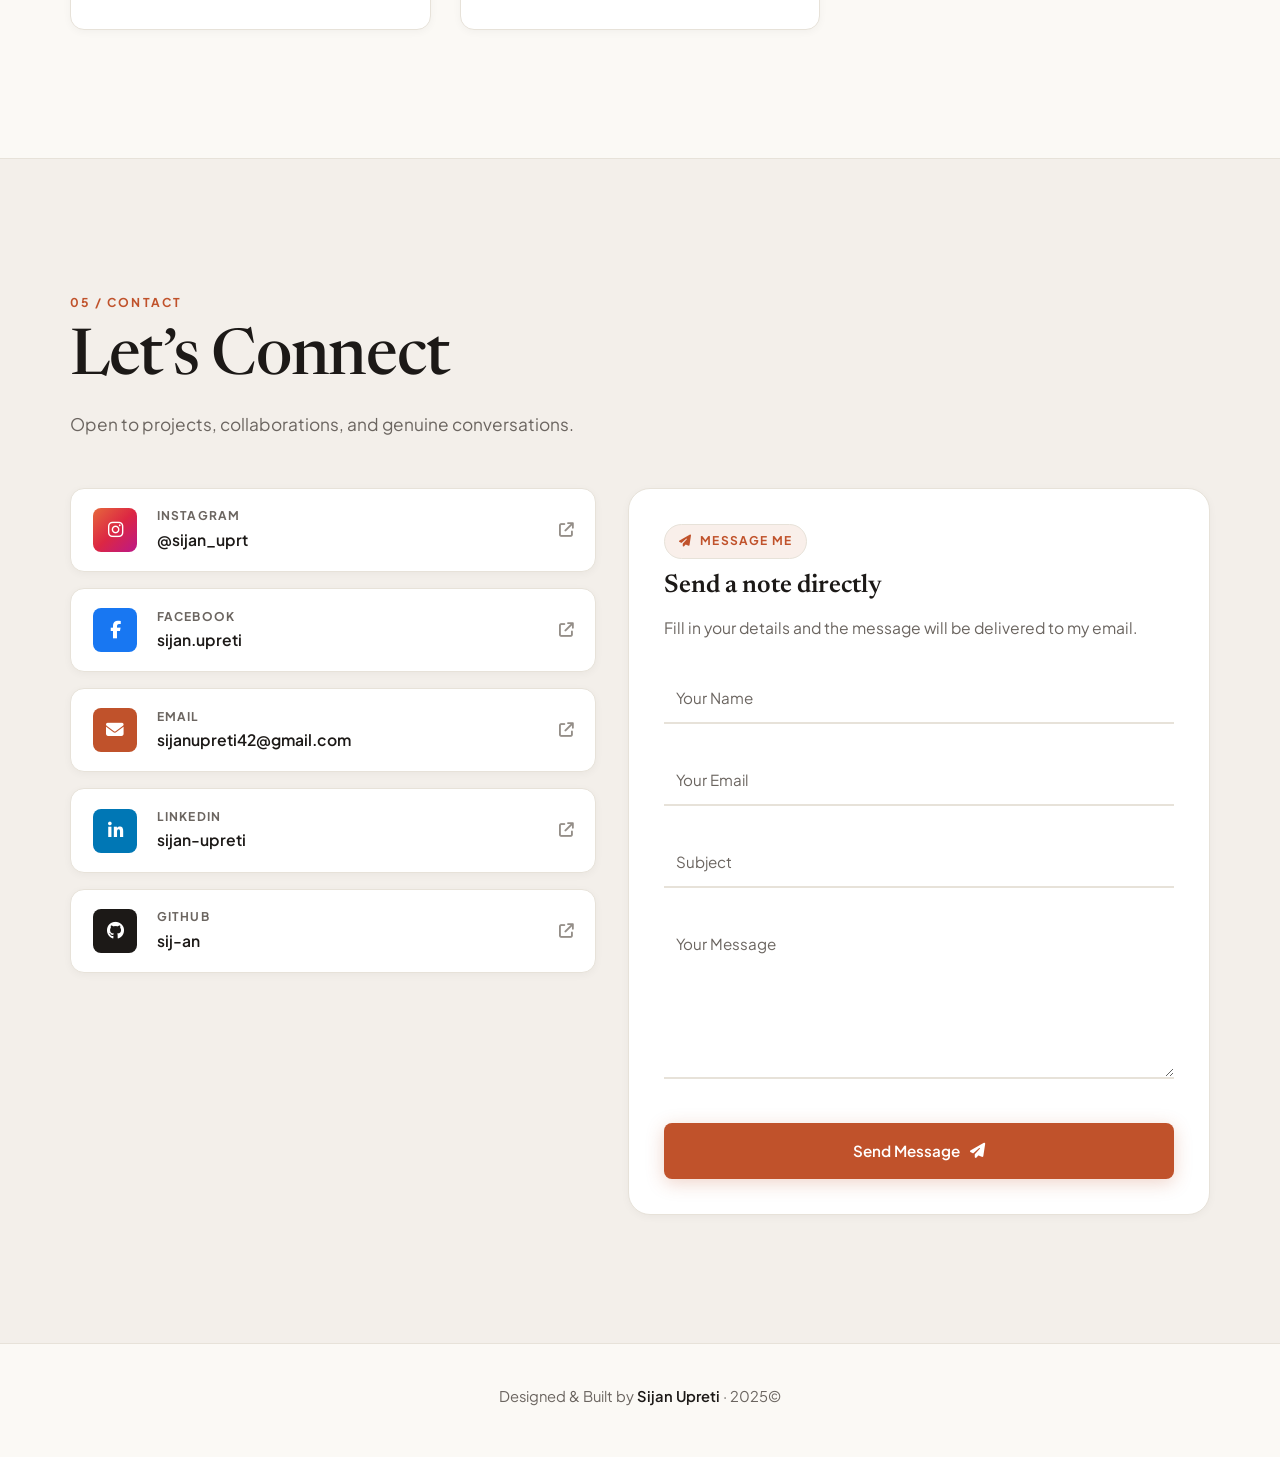
==== commit 82b571eb: "co_ri" ====
--- a/index.html
+++ b/index.html
@@ -525,7 +525,7 @@
   </main>
 
   <footer class="footer">
-    <p>Designed &amp; Built by <span class="accent">Sijan Upreti</span> · 2025</p>
+    <p>Designed &amp; Built by <span class="accent">Sijan Upreti</span> · 2025©</p>
   </footer>
 
   <script src="script.js"></script>
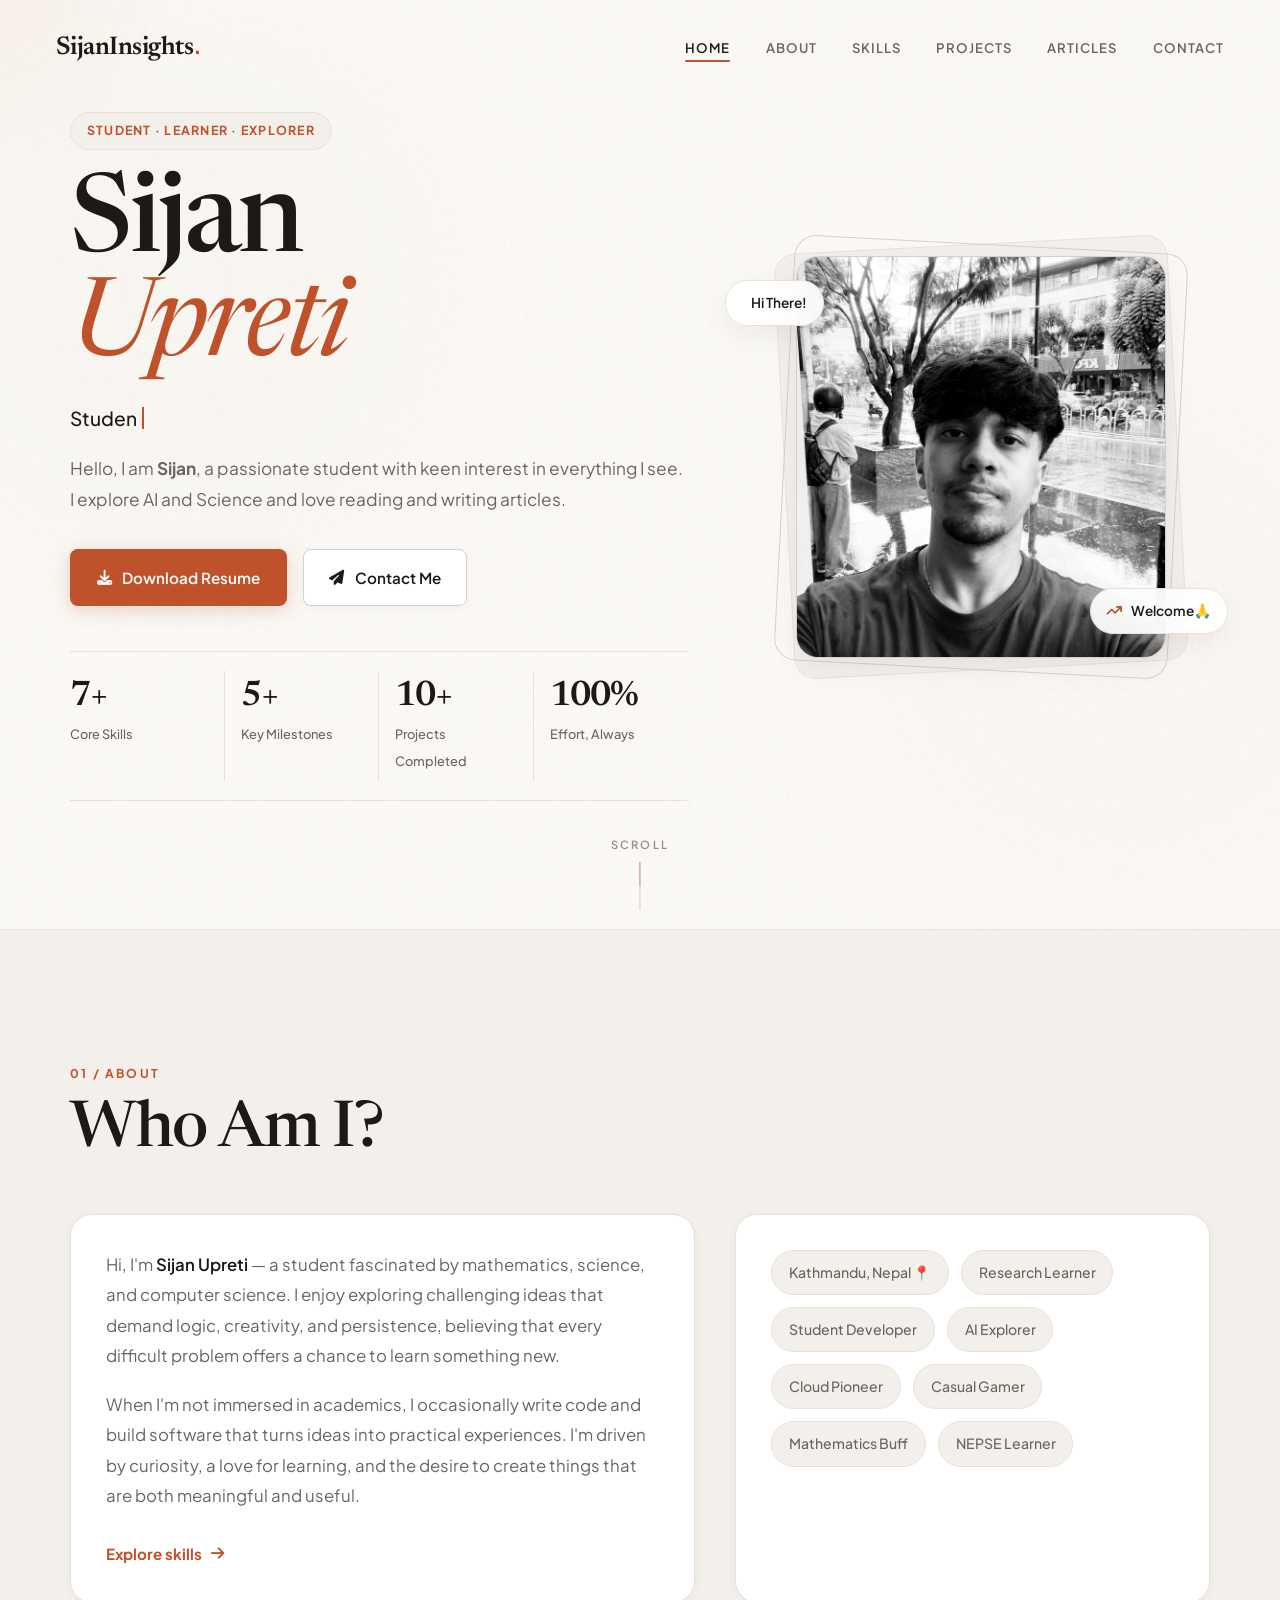
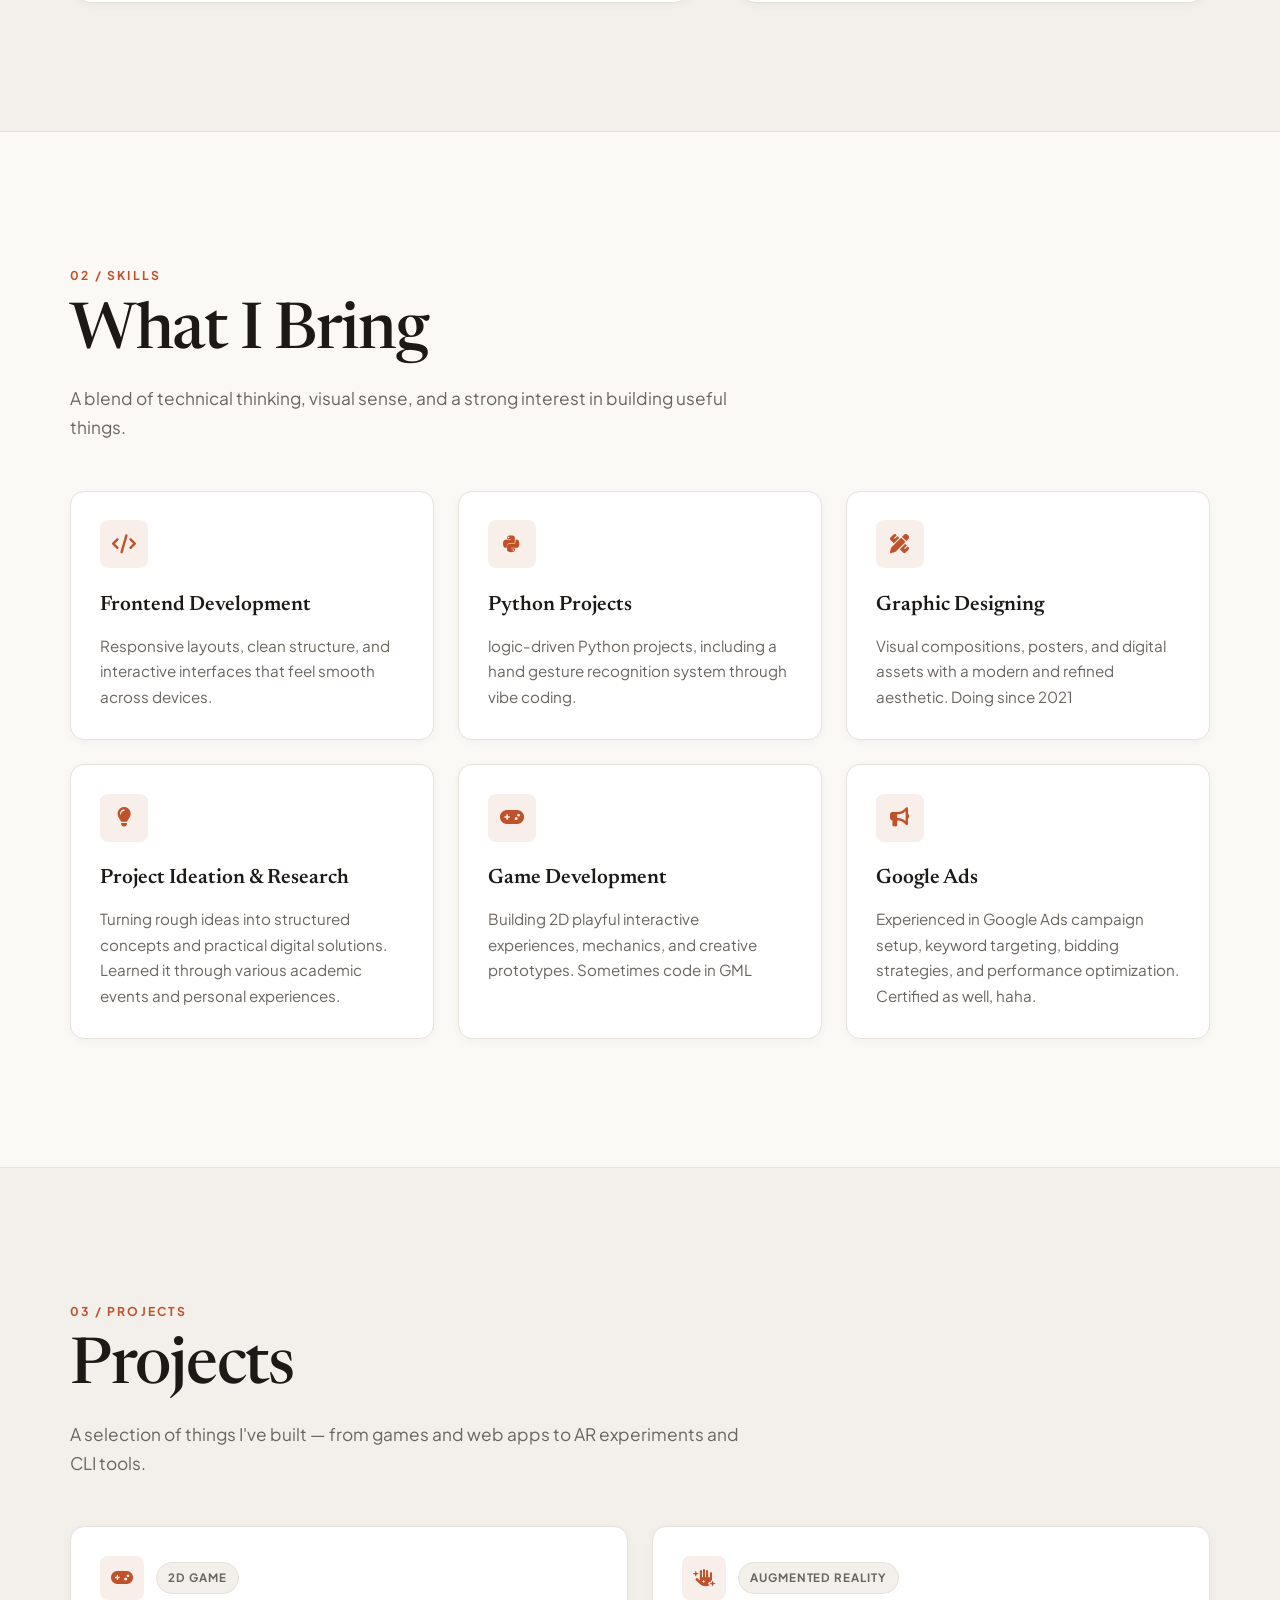
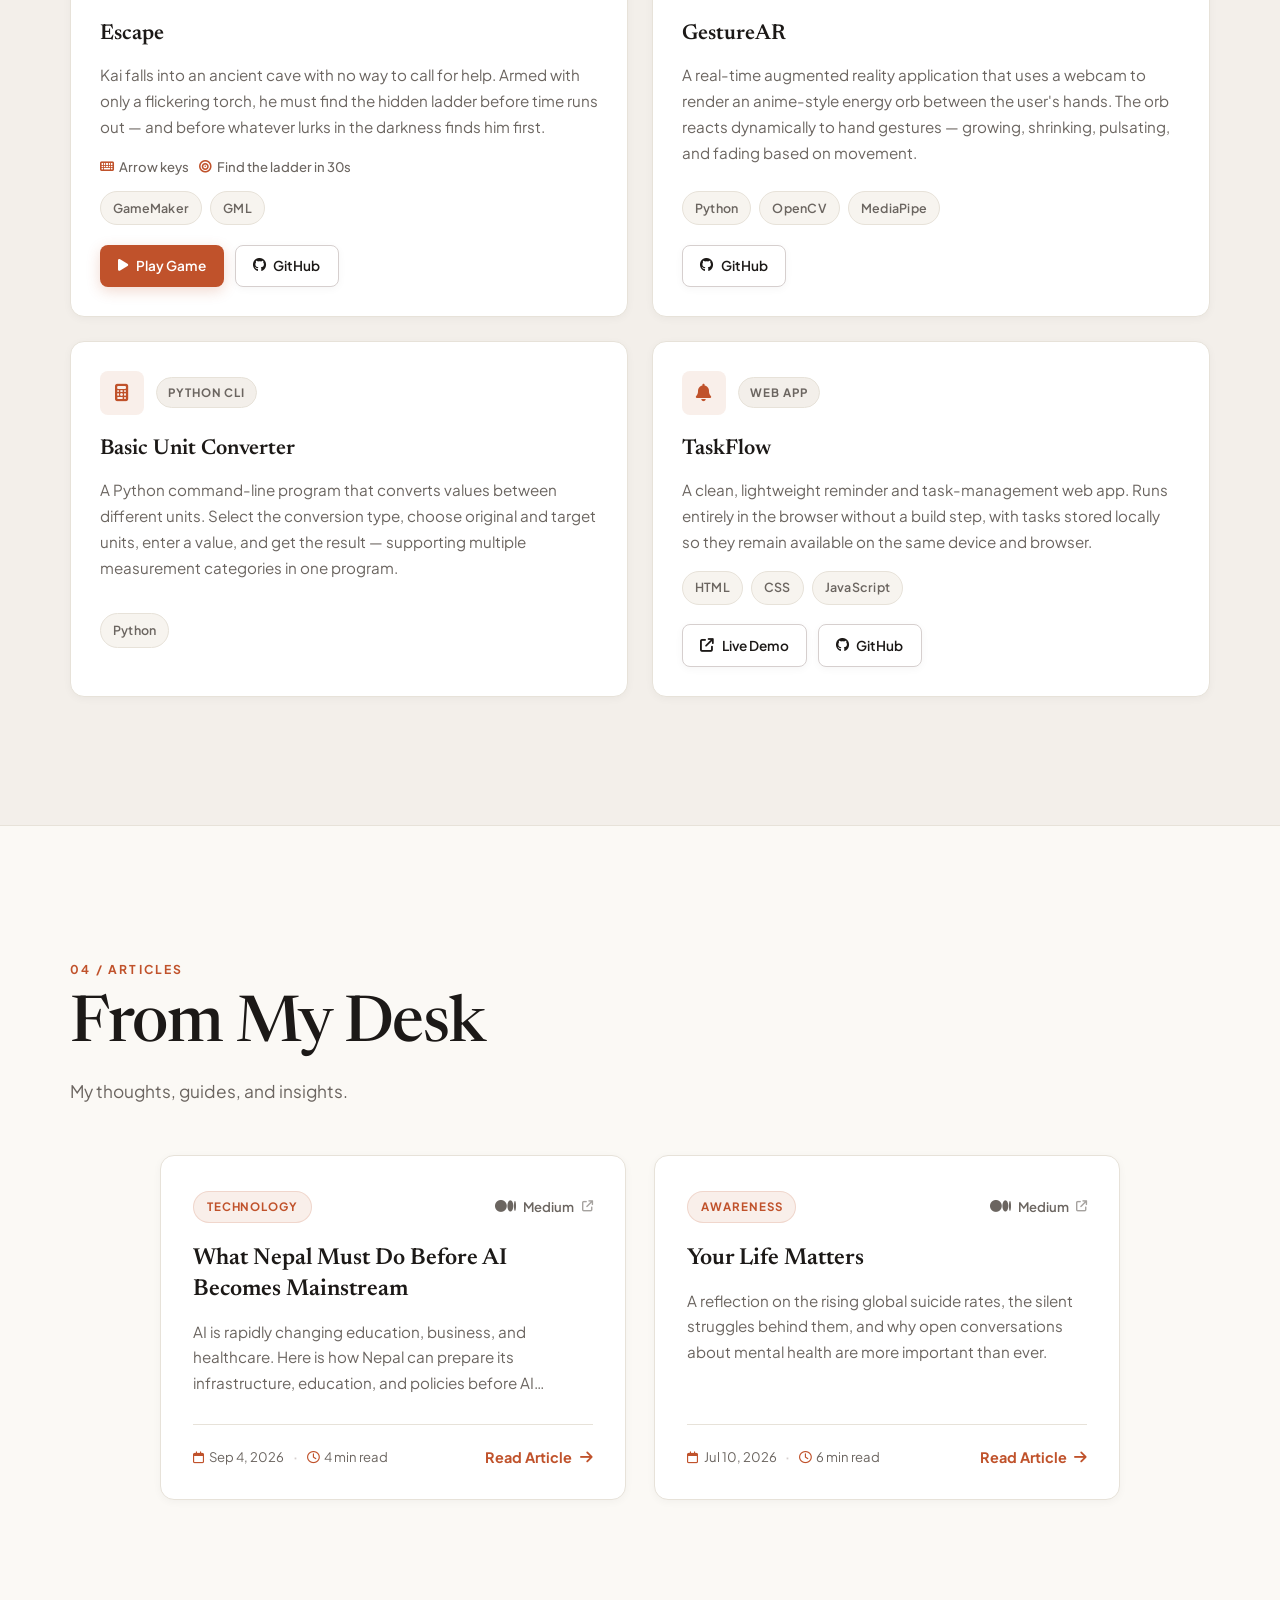
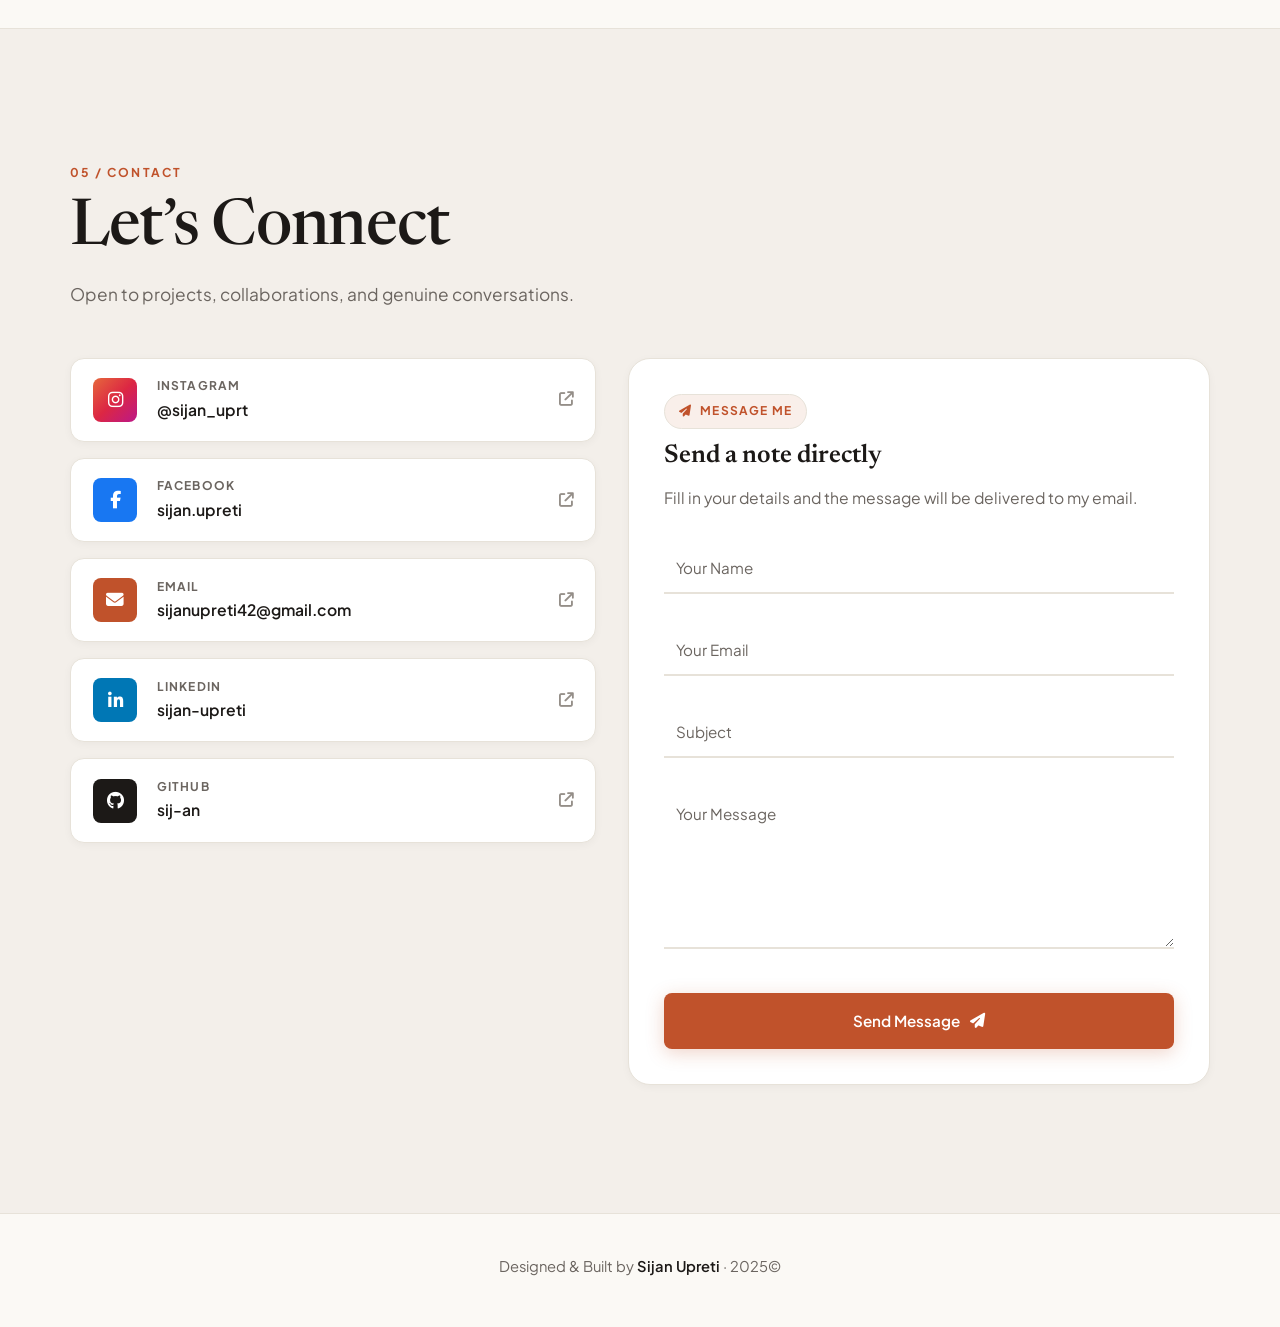
==== commit 88801294: "linked" ====
--- a/index.html
+++ b/index.html
@@ -342,7 +342,7 @@
         </div>
 
 
-        
+
         <!-- Other Projects Subsection -->
         <!-- <div class="other-projects-wrapper reveal">
           <div class="other-projects-heading">
@@ -351,22 +351,11 @@
               programming experience and progression.</p>
           </div>
           <div class="other-projects-grid"> -->
-            <!-- Placeholder cards — details to be added later -->
-          <!-- </div>
+        <!-- Placeholder cards — details to be added later -->
+        <!-- </div>
         </div> -->
       </div>
     </section>
-
-
-
-
-
-
-
-
-
-
-
 
 
 
@@ -386,7 +375,7 @@
       <div class="container">
         <div class="section-heading reveal">
           <p class="section-label">04 / Articles</p>
-          <h2 class="section-title">Hot Topics</h2>
+          <h2 class="section-title">From My Desk</h2>
           <p class="section-subtitle">
             My thoughts, guides, and insights.
           </p>
@@ -396,14 +385,6 @@
         </div>
       </div>
     </section>
-
-
-
-
-
-
-
-
 
 
 
--- a/style.css
+++ b/style.css
@@ -982,9 +982,10 @@
 
 .articles-grid {
   display: grid;
-  grid-template-columns: repeat(3, minmax(0, 1fr));
+  grid-template-columns: repeat(2, minmax(0, 1fr));
   gap: 1.8rem;
-  margin-top: 2rem;
+  max-width: 960px;
+  margin: 2.5rem auto 0;
 }
 
 .article-card {
@@ -993,82 +994,97 @@
   background: var(--bg-card);
   border-radius: var(--radius);
   box-shadow: var(--shadow-sm);
-  overflow: hidden;
+  padding: 2.2rem 2rem 1.8rem;
   display: flex;
   flex-direction: column;
+  text-decoration: none;
+  color: inherit;
+  overflow: hidden;
   transition: transform var(--transition), border-color var(--transition), box-shadow var(--transition);
+}
+
+.article-card::before {
+  content: "";
+  position: absolute;
+  top: 0;
+  left: 0;
+  right: 0;
+  height: 3px;
+  background: transparent;
+  transition: background-color var(--transition);
 }
 
 .article-card:hover {
   border-color: var(--accent);
-  box-shadow: var(--shadow-md);
+  box-shadow: 0 16px 36px rgba(192, 82, 43, 0.08), var(--shadow-md);
   transform: translateY(-4px);
 }
 
-.article-image {
-  position: relative;
-  width: 100%;
-  aspect-ratio: 16 / 9;
-  overflow: hidden;
-  border-bottom: 1px solid var(--border);
-  background: var(--bg-subtle);
-}
-
-.article-image img {
-  width: 100%;
-  height: 100%;
-  object-fit: cover;
-  transition: transform 0.6s cubic-bezier(0.16, 1, 0.3, 1);
-}
-
-.article-card:hover .article-image img {
-  transform: scale(1.04);
+.article-card:hover::before {
+  background: var(--accent);
+}
+
+.article-card-header {
+  display: flex;
+  align-items: center;
+  justify-content: space-between;
+  margin-bottom: 1.25rem;
 }
 
 .article-category {
-  position: absolute;
-  bottom: 0.8rem;
-  left: 0.8rem;
-  padding: 0.3rem 0.75rem;
+  display: inline-flex;
+  align-items: center;
+  padding: 0.32rem 0.8rem;
   border-radius: 999px;
-  background: rgba(255, 255, 255, 0.92);
-  backdrop-filter: blur(8px);
-  -webkit-backdrop-filter: blur(8px);
-  border: 1px solid var(--border);
+  background: var(--accent-light);
+  border: 1px solid rgba(192, 82, 43, 0.16);
   color: var(--accent);
   font-size: 0.72rem;
   font-weight: 700;
   text-transform: uppercase;
   letter-spacing: 0.08em;
-  z-index: 2;
+}
+
+.article-platform {
+  display: inline-flex;
+  align-items: center;
+  gap: 0.45rem;
+  font-size: 0.82rem;
+  font-weight: 600;
+  color: var(--text-muted);
+  transition: color var(--transition);
+}
+
+.article-platform i.fa-medium {
+  font-size: 1.05rem;
+}
+
+.article-ext-icon {
+  font-size: 0.7rem;
+  opacity: 0.6;
+  transition: transform var(--transition), opacity var(--transition);
+}
+
+.article-card:hover .article-platform {
+  color: var(--accent);
+}
+
+.article-card:hover .article-ext-icon {
+  opacity: 1;
+  transform: translate(2px, -2px);
 }
 
 .article-content {
-  padding: 1.5rem;
   display: flex;
   flex-direction: column;
   flex-grow: 1;
 }
 
-.article-meta {
-  display: flex;
-  gap: 1rem;
-  align-items: center;
-  font-size: 0.8rem;
-  color: var(--text-muted);
-  margin-bottom: 0.75rem;
-}
-
-.article-meta i {
-  color: var(--accent);
-  margin-right: 0.25rem;
-}
-
 .article-title {
   font-family: var(--font-head);
-  font-size: 1.35rem;
-  line-height: 1.3;
-  margin-bottom: 0.65rem;
+  font-size: 1.45rem;
+  line-height: 1.35;
+  margin-bottom: 0.85rem;
   font-weight: 600;
   color: var(--text);
   display: -webkit-box;
@@ -1076,13 +1092,18 @@
   line-clamp: 2;
   -webkit-box-orient: vertical;
   overflow: hidden;
+  transition: color var(--transition);
+}
+
+.article-card:hover .article-title {
+  color: var(--accent);
 }
 
 .article-desc {
   color: var(--text-muted);
-  font-size: 0.94rem;
-  line-height: 1.65;
-  margin-bottom: 1.5rem;
+  font-size: 0.95rem;
+  line-height: 1.68;
+  margin-bottom: 1.8rem;
   display: -webkit-box;
   -webkit-line-clamp: 3;
   line-clamp: 3;
@@ -1090,32 +1111,54 @@
   overflow: hidden;
 }
 
+.article-card-footer {
+  margin-top: auto;
+  padding-top: 1.25rem;
+  border-top: 1px solid var(--border);
+  display: flex;
+  align-items: center;
+  justify-content: space-between;
+  gap: 1rem;
+}
+
+.article-meta {
+  display: flex;
+  align-items: center;
+  gap: 0.55rem;
+  font-size: 0.82rem;
+  color: var(--text-muted);
+}
+
+.article-meta i {
+  color: var(--accent);
+  margin-right: 0.2rem;
+  font-size: 0.78rem;
+}
+
+.article-dot {
+  color: var(--border-strong);
+  font-weight: 700;
+}
+
 .btn-read-article {
-  margin-top: auto;
   display: inline-flex;
   align-items: center;
   gap: 0.45rem;
   color: var(--accent);
   font-weight: 700;
   font-size: 0.9rem;
-  border: none;
-  background: transparent;
-  cursor: pointer;
-  padding: 0;
-  width: fit-content;
   transition: color var(--transition);
-  text-decoration: none;
 }
 
 .btn-read-article i {
   transition: transform var(--transition);
 }
 
-.btn-read-article:hover {
+.article-card:hover .btn-read-article {
   color: var(--accent-hover);
 }
 
-.btn-read-article:hover i {
+.article-card:hover .btn-read-article i {
   transform: translateX(4px);
 }
 
